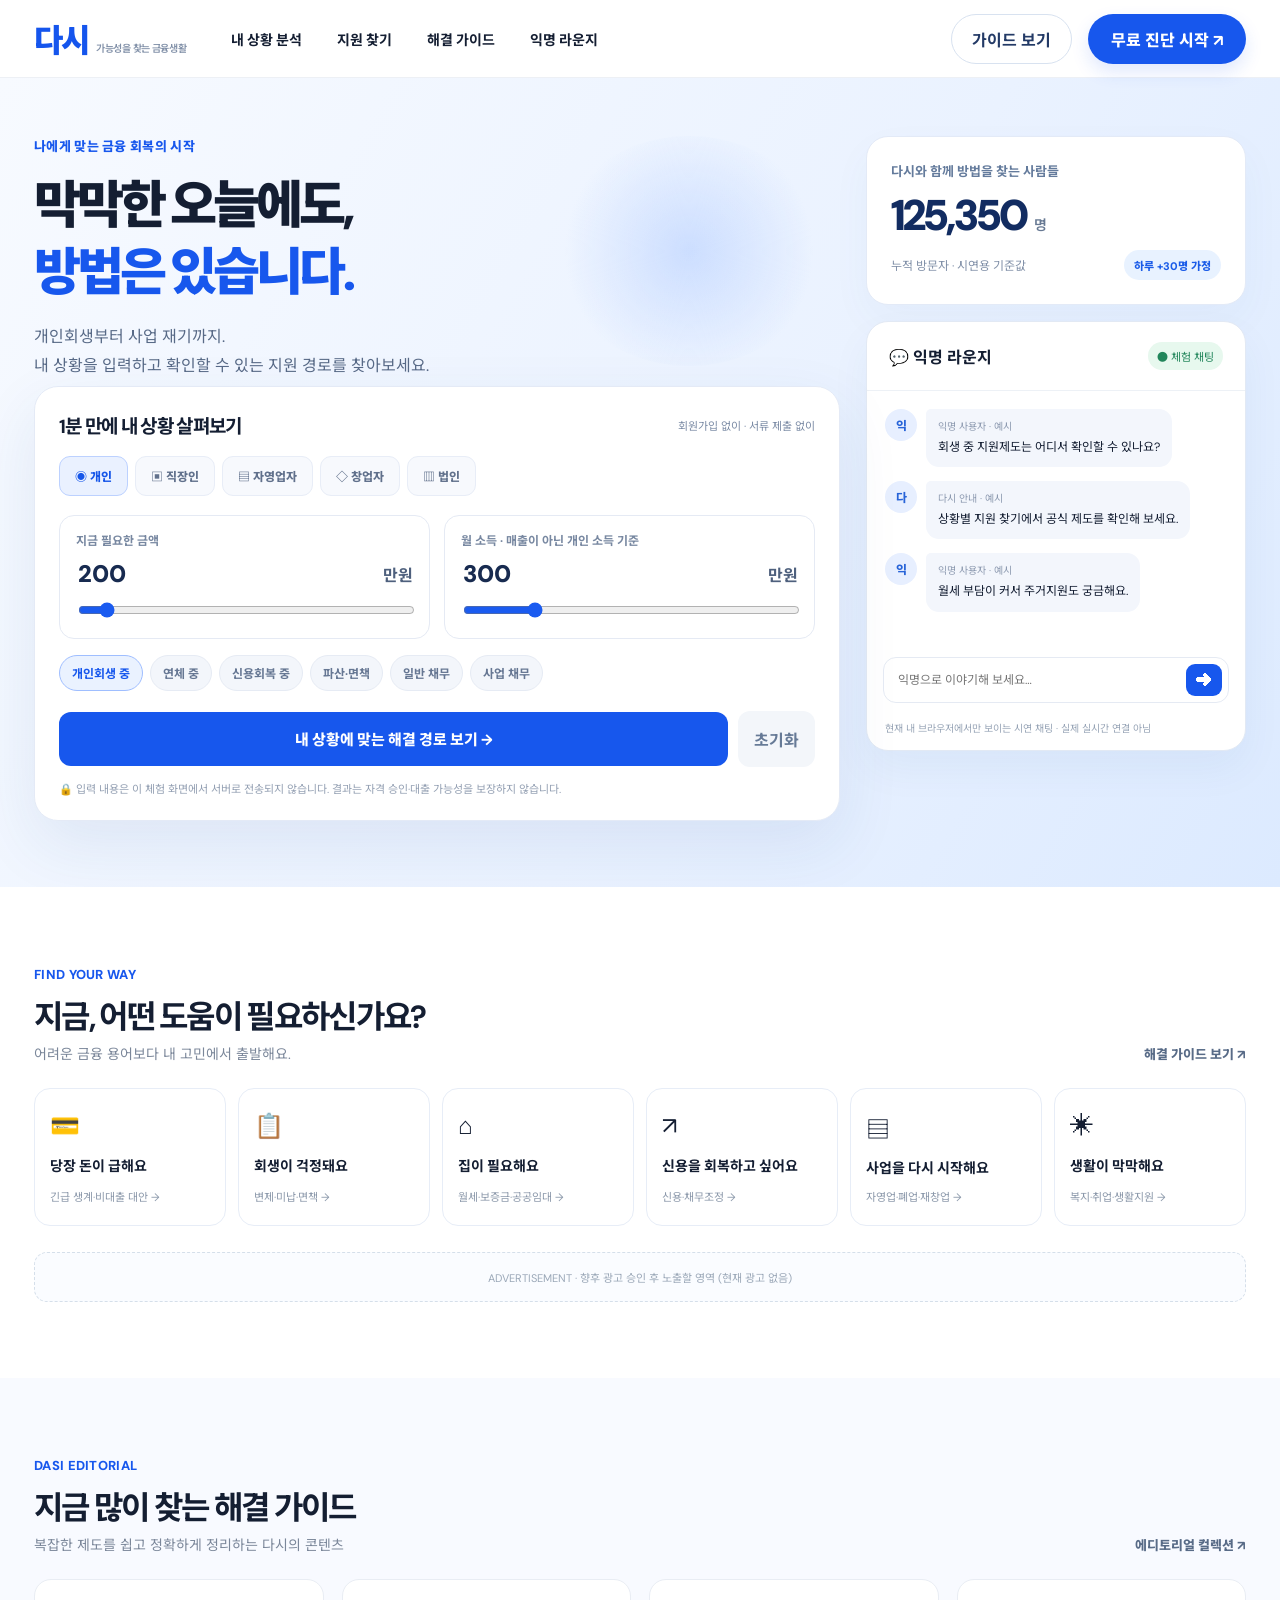
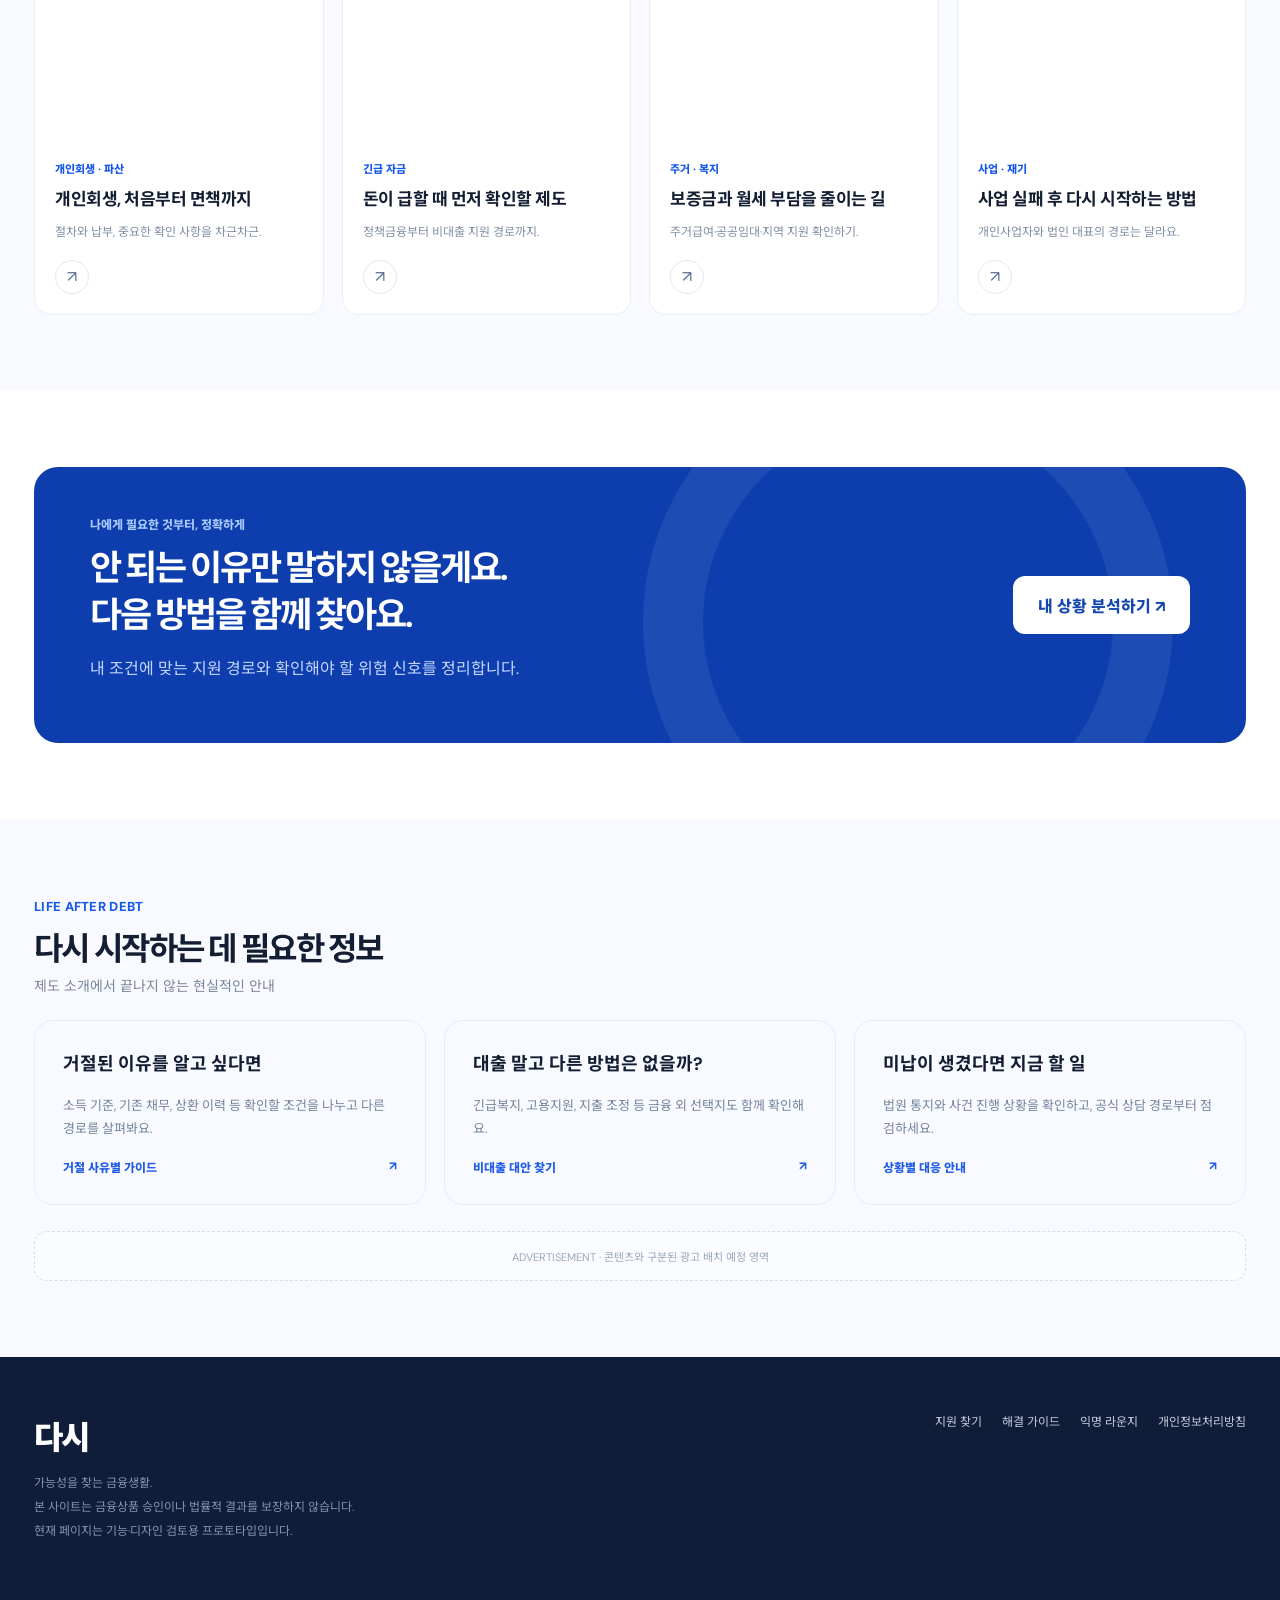
==== index.html @ 6f0fa51d "Add files via upload" ====
<!doctype html><html lang="ko"><head><meta charset="utf-8"><meta name="viewport" content="width=device-width,initial-scale=1"><title>다시 — 방법을 찾는 금융생활</title><link rel="preconnect" href="https://fonts.googleapis.com"><link rel="preconnect" href="https://fonts.gstatic.com" crossorigin><link href="https://fonts.googleapis.com/css2?family=DM+Sans:wght@400;500;600;700;800&family=Noto+Sans+KR:wght@400;500;600;700;800;900&display=swap" rel="stylesheet"><style>
:root{--blue:#1757ed;--navy:#10234c;--ink:#141e32;--muted:#758196;--line:#e8edf5;--bg:#f7f9fd;--pale:#eaf2ff}*{box-sizing:border-box}html{scroll-behavior:smooth}body{margin:0;font-family:'DM Sans','Noto Sans KR',sans-serif;color:var(--ink);background:#fff}button,input,select{font:inherit}button{cursor:pointer}a{color:inherit;text-decoration:none}.wrap{max-width:1320px;margin:auto;padding:0 34px}.top{height:78px;border-bottom:1px solid #edf0f5;background:#fff;position:sticky;top:0;z-index:30}.top .wrap{height:100%;display:flex;align-items:center;gap:45px}.logo{font-size:32px;font-weight:900;letter-spacing:-2.5px;color:#1555ed}.logo small{font-size:10px;color:#8190a8;letter-spacing:-.3px;margin-left:9px;font-weight:600}.nav{display:flex;gap:35px;font-weight:700;font-size:14px}.nav a:hover{color:var(--blue)}.rightnav{margin-left:auto;display:flex;align-items:center;gap:16px}.pill{background:var(--blue);border:0;color:#fff;border-radius:50px;padding:13px 23px;font-weight:800;box-shadow:0 8px 18px #1655ed22}.outline{border:1px solid #d8e2f0;background:#fff;color:#233a66;border-radius:50px;padding:12px 20px;font-weight:700}.hero{background:linear-gradient(120deg,#f7faff 0%,#eaf2ff 58%,#dceaff 100%);padding:58px 0 66px;overflow:hidden}.heroGrid{display:grid;grid-template-columns:minmax(0,1.7fr) minmax(315px,.8fr);gap:26px}.heroMain{min-width:0}.eyebrow{font-size:13px;font-weight:800;color:var(--blue);letter-spacing:.3px}.hero h1{font-size:clamp(35px,4vw,62px);line-height:1.3;letter-spacing:-3.8px;margin:18px 0 17px;font-weight:900}.hero h1 em{font-style:normal;color:var(--blue)}.heroDesc{color:#586a87;font-size:16px;line-height:1.8;margin-bottom:26px}.heroCopy{position:relative;min-height:250px}.heroCopy:after{content:'';position:absolute;right:2%;top:0;width:270px;height:230px;border-radius:50%;background:radial-gradient(circle,#a7c5ff77,transparent 70%);pointer-events:none}.analysis{background:#fff;border:1px solid #e4eaf6;border-radius:24px;padding:24px;box-shadow:0 24px 65px #234c8b17;position:relative;z-index:1}.analysisHead{display:flex;justify-content:space-between;align-items:center;gap:10px;margin-bottom:17px}.analysisHead strong{font-size:19px;letter-spacing:-.7px}.mini{font-size:11px;color:#7b8ba5}.types{display:flex;gap:7px;flex-wrap:wrap;margin-bottom:19px}.type{border:1px solid #e8edf7;background:#f7f9fd;color:#61718c;border-radius:11px;padding:10px 15px;font-size:12px;font-weight:800}.type.active{background:#eaf1ff;border-color:#bcd1ff;color:#1656e9}.fields{display:grid;grid-template-columns:1fr 1fr;gap:14px}.field{border:1px solid #e5eaf4;border-radius:15px;padding:15px 16px}.field label{font-size:12px;color:#7888a1;font-weight:700;display:block;margin-bottom:8px}.value{display:flex;align-items:center;gap:8px}.value input{border:0;outline:0;width:100%;min-width:0;font-size:24px;font-weight:900;color:#182b50;background:transparent}.value span{font-weight:700;color:#4e607d;white-space:nowrap}.range{width:100%;accent-color:#1a5bf0;margin-top:12px}.chips{display:flex;gap:7px;flex-wrap:wrap;margin-top:16px}.chip{background:#f3f6fb;border:1px solid #e6ebf4;color:#667793;border-radius:30px;padding:8px 12px;font-size:12px;font-weight:700}.chip.active{background:#eaf2ff;border-color:#9fbeff;color:var(--blue)}.actions{display:flex;gap:10px;align-items:center;margin-top:20px}.actions button:first-child{flex:1;border:0;background:var(--blue);color:white;border-radius:12px;padding:16px;font-weight:800;font-size:15px}.actions .reset{background:#f3f6fa;border:0;border-radius:12px;padding:16px;color:#667a96;font-weight:700}.safe{font-size:11px;color:#94a0b3;margin-top:13px}.sidebar{display:flex;flex-direction:column;gap:16px}.counter{background:#fff;border:1px solid #e3eaf7;border-radius:22px;padding:24px;box-shadow:0 16px 42px #2b60a00a}.counter .cap{color:#647b9c;font-size:13px;font-weight:700}.counter .num{font-size:43px;font-weight:900;letter-spacing:-2px;color:#122c61;margin:7px 0}.counter .num span{font-size:14px;letter-spacing:0;font-weight:600;color:#677993}.counterFoot{display:flex;justify-content:space-between;align-items:center;font-size:12px;color:#8190a8}.tag{background:#e8f2ff;color:#1b5ce8;border-radius:30px;padding:7px 10px;font-size:11px;font-weight:800}.chat{background:#fff;border:1px solid #e2e9f4;border-radius:22px;overflow:hidden;box-shadow:0 18px 40px #1d4d8a0d;display:flex;flex-direction:column;min-height:430px}.chatHead{padding:20px 22px;border-bottom:1px solid #edf1f6;display:flex;justify-content:space-between;align-items:center}.chatHead b{font-size:16px}.online{font-size:11px;color:#22865b;background:#e7f8ee;padding:6px 9px;border-radius:20px}.messages{padding:18px;display:flex;flex-direction:column;gap:14px;flex:1;overflow:auto;max-height:300px}.message{display:flex;gap:9px;align-items:start}.avatar{width:32px;height:32px;flex:none;border-radius:50%;background:#e7efff;color:#2864d8;display:grid;place-items:center;font-weight:800;font-size:12px}.bubble{background:#f3f6fc;border-radius:5px 13px 13px 13px;padding:10px 12px;font-size:12px;line-height:1.6}.bubble small{display:block;color:#8d9ab0;font-size:10px;margin-bottom:3px}.chatSend{display:flex;gap:8px;margin:12px 16px 17px;border:1px solid #e5eaf3;border-radius:13px;padding:6px}.chatSend input{border:0;outline:0;flex:1;min-width:0;padding:8px;font-size:12px}.chatSend button{background:var(--blue);color:white;border:0;border-radius:9px;width:36px}.section{padding:76px 0}.section.alt{background:#f8faff}.secHead{display:flex;justify-content:space-between;align-items:end;margin-bottom:25px}.secHead h2{font-size:32px;letter-spacing:-1.7px;margin:7px 0 5px}.secHead p{color:#7b879a;font-size:14px;margin:0}.more{font-size:13px;font-weight:800;color:#586b87}.cards{display:grid;grid-template-columns:repeat(4,1fr);gap:18px}.card{border:1px solid #e9edf4;border-radius:17px;overflow:hidden;background:#fff;transition:.25s;cursor:pointer}.card:hover{transform:translateY(-5px);box-shadow:0 18px 35px #233b6915}.photo{height:157px;background-size:cover;background-position:center}.cardBody{padding:20px}.category{font-size:11px;color:var(--blue);font-weight:800}.card h3{font-size:17px;line-height:1.5;letter-spacing:-.5px;margin:9px 0}.card p{font-size:12px;color:#8190a5;line-height:1.7;margin:0 0 18px}.arrow{display:inline-grid;place-items:center;width:34px;height:34px;border:1px solid #e3e8f1;border-radius:50%;color:#546c91}.topics{display:grid;grid-template-columns:repeat(6,1fr);gap:12px}.topic{border:1px solid #e7edf7;background:#fff;border-radius:16px;padding:21px 15px;min-height:138px;display:flex;flex-direction:column;justify-content:space-between;cursor:pointer;transition:.2s}.topic:hover{background:#eff5ff;border-color:#bed3ff}.topic .symbol{font-size:24px}.topic strong{font-size:14px}.topic small{color:#8b98aa;font-size:11px}.feature{background:#0e3eae;color:#fff;border-radius:24px;min-height:265px;display:flex;align-items:center;justify-content:space-between;padding:48px 56px;position:relative;overflow:hidden}.feature:after{content:'';position:absolute;right:6%;top:-110px;width:410px;height:410px;border-radius:50%;border:60px solid #ffffff12;pointer-events:none}.feature h2{font-size:35px;letter-spacing:-2px;line-height:1.35;margin:12px 0}.feature p{color:#c4d6ff}.feature button{border:0;background:white;color:#1245af;padding:17px 25px;border-radius:12px;font-weight:800;position:relative;z-index:1}.guideGrid{display:grid;grid-template-columns:repeat(3,1fr);gap:18px}.guide{padding:28px;border:1px solid #e6ecf5;border-radius:19px;min-height:185px;display:flex;flex-direction:column;justify-content:space-between;cursor:pointer}.guide strong{font-size:18px}.guide p{font-size:13px;color:#75859c;line-height:1.8}.guide .bottom{display:flex;justify-content:space-between;color:#205ce6;font-weight:800;font-size:12px}.ad{border:1px dashed #d5dfea;border-radius:13px;padding:16px;text-align:center;color:#9ba8b8;font-size:11px;margin-top:26px;background:#fafcff}.footer{background:#101d38;color:#c2cbdd;padding:55px 0}.footerInner{display:flex;justify-content:space-between;gap:25px}.footer .logo{color:white}.footer p{font-size:12px;line-height:2;color:#8292b2}.footerLinks{display:flex;gap:20px;font-size:12px}.modalWrap{position:fixed;inset:0;background:#0c1d3c80;z-index:80;display:none;place-items:center;padding:18px}.modalWrap.open{display:grid}.modal{background:#fff;border-radius:24px;width:min(600px,100%);padding:30px;box-shadow:0 30px 100px #071c4440}.modal h2{margin:0 0 12px;letter-spacing:-1px}.modal p{color:#718099;font-size:13px;line-height:1.8}.result{background:#f2f6ff;border-radius:14px;padding:18px;margin:18px 0}.result div{margin:10px 0;font-size:13px}.close{float:right;border:0;background:#edf2fa;border-radius:50%;height:32px;width:32px}.fade{animation:fade .6s both}@keyframes fade{from{opacity:0;transform:translateY(10px)}to{opacity:1;transform:translateY(0)}}@media(max-width:980px){.heroGrid{grid-template-columns:1fr}.sidebar{display:grid;grid-template-columns:1fr 1.2fr}.cards{grid-template-columns:repeat(2,1fr)}.topics{grid-template-columns:repeat(3,1fr)}.nav{gap:16px}.nav a{font-size:12px}.heroCopy{min-height:230px}}@media(max-width:650px){.wrap{padding:0 18px}.top{height:65px}.top .wrap{gap:10px}.logo{font-size:27px}.logo small{display:none}.nav{display:none}.rightnav .outline{display:none}.pill{padding:11px 14px;font-size:12px}.hero{padding:32px 0 40px}.hero h1{font-size:36px;letter-spacing:-2px}.heroDesc{font-size:13px}.heroCopy{min-height:235px}.analysis{padding:17px;border-radius:19px}.fields{grid-template-columns:1fr}.type{padding:9px 10px;font-size:11px}.sidebar{grid-template-columns:1fr}.chat{min-height:340px}.messages{max-height:205px}.counter .num{font-size:36px}.section{padding:52px 0}.secHead h2{font-size:25px}.cards{gap:11px}.photo{height:115px}.cardBody{padding:13px}.card h3{font-size:14px}.card p{font-size:11px}.topics{grid-template-columns:repeat(2,1fr)}.guideGrid{grid-template-columns:1fr}.feature{padding:30px 24px;display:block}.feature h2{font-size:27px}.feature button{margin-top:14px}.footerInner{display:block}.footerLinks{margin-top:22px;flex-wrap:wrap}.secHead{align-items:start}}
</style></head><body><header class="top"><div class="wrap"><a class="logo" href="#">다시<small>가능성을 찾는 금융생활</small></a><nav class="nav"><a href="#diagnose">내 상황 분석</a><a href="#topics">지원 찾기</a><a href="#guides">해결 가이드</a><a href="#lounge">익명 라운지</a></nav><div class="rightnav"><button class="outline" onclick="document.querySelector('#guides').scrollIntoView()">가이드 보기</button><button class="pill" onclick="document.querySelector('#diagnose').scrollIntoView()">무료 진단 시작 ↗</button></div></div></header>
<main><section class="hero"><div class="wrap heroGrid"><div class="heroMain"><div class="heroCopy fade"><div class="eyebrow">나에게 맞는 금융 회복의 시작</div><h1>막막한 오늘에도,<br><em>방법은 있습니다.</em></h1><div class="heroDesc">개인회생부터 사업 재기까지.<br>내 상황을 입력하고 확인할 수 있는 지원 경로를 찾아보세요.</div></div><div class="analysis" id="diagnose"><div class="analysisHead"><strong>1분 만에 내 상황 살펴보기</strong><span class="mini">회원가입 없이 · 서류 제출 없이</span></div><div class="types" id="types"><button class="type active" data-type="개인">◉ 개인</button><button class="type" data-type="직장인">▣ 직장인</button><button class="type" data-type="자영업자">▤ 자영업자</button><button class="type" data-type="창업자">◇ 창업자</button><button class="type" data-type="법인">▥ 법인</button></div><div class="fields"><div class="field"><label>지금 필요한 금액</label><div class="value"><input id="needed" type="number" min="0" max="10000" value="200"><span>만원</span></div><input id="neededRange" class="range" type="range" min="0" max="3000" step="10" value="200"></div><div class="field"><label>월 소득 · 매출이 아닌 개인 소득 기준</label><div class="value"><input id="income" type="number" min="0" max="5000" value="300"><span>만원</span></div><input id="incomeRange" class="range" type="range" min="0" max="1500" step="10" value="300"></div></div><div class="chips" id="statuses"><button class="chip active" data-status="개인회생">개인회생 중</button><button class="chip" data-status="연체">연체 중</button><button class="chip" data-status="신용회복">신용회복 중</button><button class="chip" data-status="파산·면책">파산·면책</button><button class="chip" data-status="일반채무">일반 채무</button><button class="chip" data-status="사업채무">사업 채무</button></div><div class="actions"><button id="analyze">내 상황에 맞는 해결 경로 보기 →</button><button class="reset" id="reset">초기화</button></div><div class="safe">🔒 입력 내용은 이 체험 화면에서 서버로 전송되지 않습니다. 결과는 자격 승인·대출 가능성을 보장하지 않습니다.</div></div></div><aside class="sidebar"><div class="counter"><div class="cap">다시와 함께 방법을 찾는 사람들</div><div class="num" id="count">124,000 <span>명</span></div><div class="counterFoot"><span>누적 방문자 · 시연용 기준값</span><span class="tag">하루 +30명 가정</span></div></div><div class="chat" id="lounge"><div class="chatHead"><b>💬 익명 라운지</b><span class="online">● 체험 채팅</span></div><div class="messages" id="messages"><div class="message"><div class="avatar">익</div><div class="bubble"><small>익명 사용자 · 예시</small>회생 중 지원제도는 어디서 확인할 수 있나요?</div></div><div class="message"><div class="avatar">다</div><div class="bubble"><small>다시 안내 · 예시</small>상황별 지원 찾기에서 공식 제도를 확인해 보세요.</div></div><div class="message"><div class="avatar">익</div><div class="bubble"><small>익명 사용자 · 예시</small>월세 부담이 커서 주거지원도 궁금해요.</div></div></div><form class="chatSend" id="chatForm"><input id="chatInput" maxlength="240" placeholder="익명으로 이야기해 보세요…" aria-label="채팅 입력"><button aria-label="메시지 전송">➜</button></form><div style="padding:0 18px 15px;color:#97a4b6;font-size:10px">현재 내 브라우저에서만 보이는 시연 채팅 · 실제 실시간 연결 아님</div></div></aside></div></section>
<section class="section" id="topics"><div class="wrap"><div class="secHead"><div><span class="eyebrow">FIND YOUR WAY</span><h2>지금, 어떤 도움이 필요하신가요?</h2><p>어려운 금융 용어보다 내 고민에서 출발해요.</p></div><a class="more" href="#guides">해결 가이드 보기 ↗</a></div><div class="topics"><div class="topic" data-guide="급전"><span class="symbol">💳</span><strong>당장 돈이 급해요</strong><small>긴급 생계·비대출 대안 →</small></div><div class="topic" data-guide="회생"><span class="symbol">📋</span><strong>회생이 걱정돼요</strong><small>변제·미납·면책 →</small></div><div class="topic" data-guide="주거"><span class="symbol">⌂</span><strong>집이 필요해요</strong><small>월세·보증금·공공임대 →</small></div><div class="topic" data-guide="신용"><span class="symbol">↗</span><strong>신용을 회복하고 싶어요</strong><small>신용·채무조정 →</small></div><div class="topic" data-guide="사업"><span class="symbol">▤</span><strong>사업을 다시 시작해요</strong><small>자영업·폐업·재창업 →</small></div><div class="topic" data-guide="생활"><span class="symbol">✳</span><strong>생활이 막막해요</strong><small>복지·취업·생활지원 →</small></div></div><div class="ad">ADVERTISEMENT · 향후 광고 승인 후 노출할 영역 (현재 광고 없음)</div></div></section>
<section class="section alt" id="guides"><div class="wrap"><div class="secHead"><div><span class="eyebrow">DASI EDITORIAL</span><h2>지금 많이 찾는 해결 가이드</h2><p>복잡한 제도를 쉽고 정확하게 정리하는 다시의 콘텐츠</p></div><span class="more">에디토리얼 컬렉션 ↗</span></div><div class="cards"><article class="card" data-guide="회생"><div class="photo" style="background-image:url('https://images.unsplash.com/photo-1450101499163-c8848c66ca85?w=800&q=85')"></div><div class="cardBody"><span class="category">개인회생 · 파산</span><h3>개인회생, 처음부터 면책까지</h3><p>절차와 납부, 중요한 확인 사항을 차근차근.</p><span class="arrow">↗</span></div></article><article class="card" data-guide="급전"><div class="photo" style="background-image:url('https://images.unsplash.com/photo-1554224155-6726b3ff858f?w=800&q=85')"></div><div class="cardBody"><span class="category">긴급 자금</span><h3>돈이 급할 때 먼저 확인할 제도</h3><p>정책금융부터 비대출 지원 경로까지.</p><span class="arrow">↗</span></div></article><article class="card" data-guide="주거"><div class="photo" style="background-image:url('https://images.unsplash.com/photo-1600607687920-4e2a09cf159d?w=800&q=85')"></div><div class="cardBody"><span class="category">주거 · 복지</span><h3>보증금과 월세 부담을 줄이는 길</h3><p>주거급여·공공임대·지역 지원 확인하기.</p><span class="arrow">↗</span></div></article><article class="card" data-guide="사업"><div class="photo" style="background-image:url('https://images.unsplash.com/photo-1441986300917-64674bd600d8?w=800&q=85')"></div><div class="cardBody"><span class="category">사업 · 재기</span><h3>사업 실패 후 다시 시작하는 방법</h3><p>개인사업자와 법인 대표의 경로는 달라요.</p><span class="arrow">↗</span></div></article></div></div></section>
<section class="section"><div class="wrap"><div class="feature"><div><div style="color:#a9caff;font-weight:800;font-size:12px">나에게 필요한 것부터, 정확하게</div><h2>안 되는 이유만 말하지 않을게요.<br>다음 방법을 함께 찾아요.</h2><p>내 조건에 맞는 지원 경로와 확인해야 할 위험 신호를 정리합니다.</p></div><button onclick="document.querySelector('#diagnose').scrollIntoView()">내 상황 분석하기 ↗</button></div></div></section>
<section class="section alt"><div class="wrap"><div class="secHead"><div><span class="eyebrow">LIFE AFTER DEBT</span><h2>다시 시작하는 데 필요한 정보</h2><p>제도 소개에서 끝나지 않는 현실적인 안내</p></div></div><div class="guideGrid"><div class="guide" data-guide="신용"><strong>거절된 이유를 알고 싶다면</strong><p>소득 기준, 기존 채무, 상환 이력 등 확인할 조건을 나누고 다른 경로를 살펴봐요.</p><div class="bottom"><span>거절 사유별 가이드</span><span>↗</span></div></div><div class="guide" data-guide="생활"><strong>대출 말고 다른 방법은 없을까?</strong><p>긴급복지, 고용지원, 지출 조정 등 금융 외 선택지도 함께 확인해요.</p><div class="bottom"><span>비대출 대안 찾기</span><span>↗</span></div></div><div class="guide" data-guide="회생"><strong>미납이 생겼다면 지금 할 일</strong><p>법원 통지와 사건 진행 상황을 확인하고, 공식 상담 경로부터 점검하세요.</p><div class="bottom"><span>상황별 대응 안내</span><span>↗</span></div></div></div><div class="ad">ADVERTISEMENT · 콘텐츠와 구분된 광고 배치 예정 영역</div></div></section></main>
<footer class="footer"><div class="wrap footerInner"><div><div class="logo">다시</div><p>가능성을 찾는 금융생활.<br>본 사이트는 금융상품 승인이나 법률적 결과를 보장하지 않습니다.<br>현재 페이지는 기능·디자인 검토용 프로토타입입니다.</p></div><div class="footerLinks"><a href="#topics">지원 찾기</a><a href="#guides">해결 가이드</a><a href="#lounge">익명 라운지</a><a href="#" onclick="event.preventDefault();alert('정식 운영 전 개인정보처리방침과 이용약관을 게시할 예정입니다.')">개인정보처리방침</a></div></div></footer>
<div class="modalWrap" id="modal"><div class="modal"><button class="close" id="close">✕</button><span class="eyebrow" id="modalEyebrow">DASI GUIDE</span><h2 id="modalTitle">내 상황 안내</h2><p id="modalText"></p><div class="result" id="modalResult"></div><p style="font-size:11px">※ 공식 기관의 최신 요건과 실제 사건·심사 조건을 반드시 확인하세요. 이 화면은 법률·금융 상담이나 승인 판정이 아닙니다.</p><button class="pill" id="modalDone">확인했어요</button></div></div>
<script>
const $=s=>document.querySelector(s);let userType='개인',status='개인회생';const guide={급전:['지금 돈이 급하다면','긴급복지·정책서민금융·지출 유예 가능성을 각각 확인해 보세요. 실제 신청 가능 여부와 지급 시점은 제도마다 달라요.',['서민금융진흥원: https://www.kinfa.or.kr','복지로: https://www.bokjiro.go.kr']],회생:['개인회생 중이라면','납부 현황, 법원 통지, 사건 진행 상태를 먼저 확인하세요. 미납 회차만으로 폐지 여부를 판단할 수 없습니다.',['대한민국 법원 전자소송: https://ecfs.scourt.go.kr','대한법률구조공단: https://www.klac.or.kr']],주거:['주거비 부담을 줄이는 방법','주거급여, 공공임대, 지역별 보증금·월세 지원은 가구·소득·자산 조건에 따라 달라요.',['마이홈: https://www.myhome.go.kr','복지로: https://www.bokjiro.go.kr']],신용:['신용·채무조정 경로','연체 여부와 채무 유형에 따라 신용회복위원회 상담, 개인회생 등 검토 경로가 달라집니다.',['신용회복위원회: https://www.ccrs.or.kr']],사업:['사업 재기 지원 경로','개인사업자와 법인은 채무 책임 구조가 다릅니다. 새출발기금, 폐업·재창업 지원 등 자격을 각각 확인하세요.',['새출발기금: https://www.newstartfund.or.kr','소상공인24: https://www.sbiz24.kr']],생활:['생활을 다시 정비하는 방법','고용·복지·주거 지원을 함께 살펴보세요. 대출만이 해결책은 아닙니다.',['복지로: https://www.bokjiro.go.kr','고용24: https://www.work24.go.kr']]};function show(title,desc,rows,eyebrow='DASI GUIDE'){$('#modalTitle').textContent=title;$('#modalText').textContent=desc;$('#modalEyebrow').textContent=eyebrow;$('#modalResult').replaceChildren(...rows.map(x=>{const d=document.createElement('div');if(x.includes('https://')){const [label,url]=x.split(': https://');const a=document.createElement('a');a.href='https://'+url;a.target='_blank';a.rel='noopener noreferrer';a.textContent=label+' ↗';a.style.color='#1757ed';d.append(a)}else d.textContent='✓ '+x;return d}));$('#modal').classList.add('open')};function guideOpen(k){let g=guide[k];show(g[0],g[1],g[2])}document.querySelectorAll('[data-guide]').forEach(e=>e.addEventListener('click',()=>guideOpen(e.dataset.guide)));document.querySelectorAll('.type').forEach(e=>e.addEventListener('click',()=>{document.querySelectorAll('.type').forEach(x=>x.classList.remove('active'));e.classList.add('active');userType=e.dataset.type}));document.querySelectorAll('.chip').forEach(e=>e.addEventListener('click',()=>{document.querySelectorAll('.chip').forEach(x=>x.classList.remove('active'));e.classList.add('active');status=e.dataset.status}));[['needed','neededRange'],['income','incomeRange']].forEach(([a,b])=>{const x=$('#'+a),y=$('#'+b);x.addEventListener('input',()=>{y.value=Math.min(+y.max,Math.max(0,+x.value||0))});y.addEventListener('input',()=>x.value=y.value)});$('#reset').onclick=()=>{$('#needed').value=$('#neededRange').value=200;$('#income').value=$('#incomeRange').value=300;document.querySelector('[data-type="개인"]').click();document.querySelector('[data-status="개인회생"]').click()};$('#analyze').onclick=()=>{let need=Number($('#needed').value),inc=Number($('#income').value);let k=status==='개인회생'?'회생':status==='사업채무'||['법인','창업자','자영업자'].includes(userType)?'사업':status==='연체'||status==='신용회복'?'신용':'급전';show('내 상황에 맞는 첫 번째 확인 경로',`${userType} · ${status} · 필요금액 ${need.toLocaleString()}만원 · 월소득 ${inc.toLocaleString()}만원으로 입력했어요. 아래는 신청 가능 판정이 아닌 우선 탐색 경로입니다.`,[`1. ${guide[k][0]}`,`2. ${need>inc?'필요 금액이 월소득보다 큽니다. 상환 부담과 비대출 대안을 먼저 점검하세요.':'소득과 고정지출을 비교해 실제 가용 금액을 계산하세요.'}`,'3. 소득·가구·자산·채무별 공식 자격요건 추가 확인',...guide[k][2]],'DASI · FIRST STEP')};$('#close').onclick=$('#modalDone').onclick=()=>$('#modal').classList.remove('open');$('#modal').onclick=e=>{if(e.target.id==='modal')$('#modal').classList.remove('open')};$('#chatForm').onsubmit=e=>{e.preventDefault();let v=$('#chatInput').value.trim();if(!v)return;if(/\b\d{2,3}[- ]?\d{3,4}[- ]?\d{4}\b/.test(v)){alert('전화번호 등 개인정보는 채팅에 입력하지 마세요.');return}let row=document.createElement('div');row.className='message';let av=document.createElement('div');av.className='avatar';av.textContent='나';let bubble=document.createElement('div');bubble.className='bubble';let small=document.createElement('small');small.textContent='나 · 이 브라우저에서만 표시';bubble.append(small,document.createTextNode(v));row.append(av,bubble);$('#messages').append(row);$('#messages').scrollTop=$('#messages').scrollHeight;$('#chatInput').value='';setTimeout(()=>row.remove(),60000)};const baseDate=Date.UTC(2026,9,22),days=Math.max(0,Math.floor((Date.now()-baseDate)/86400000));$('#count').innerHTML=(124000+days*30).toLocaleString('ko-KR')+' <span>명</span>';
</script><script>document.getElementById("analyze").addEventListener("click",function(e){e.stopImmediatePropagation();location.href="diagnosis.html"},true);</script></body></html>
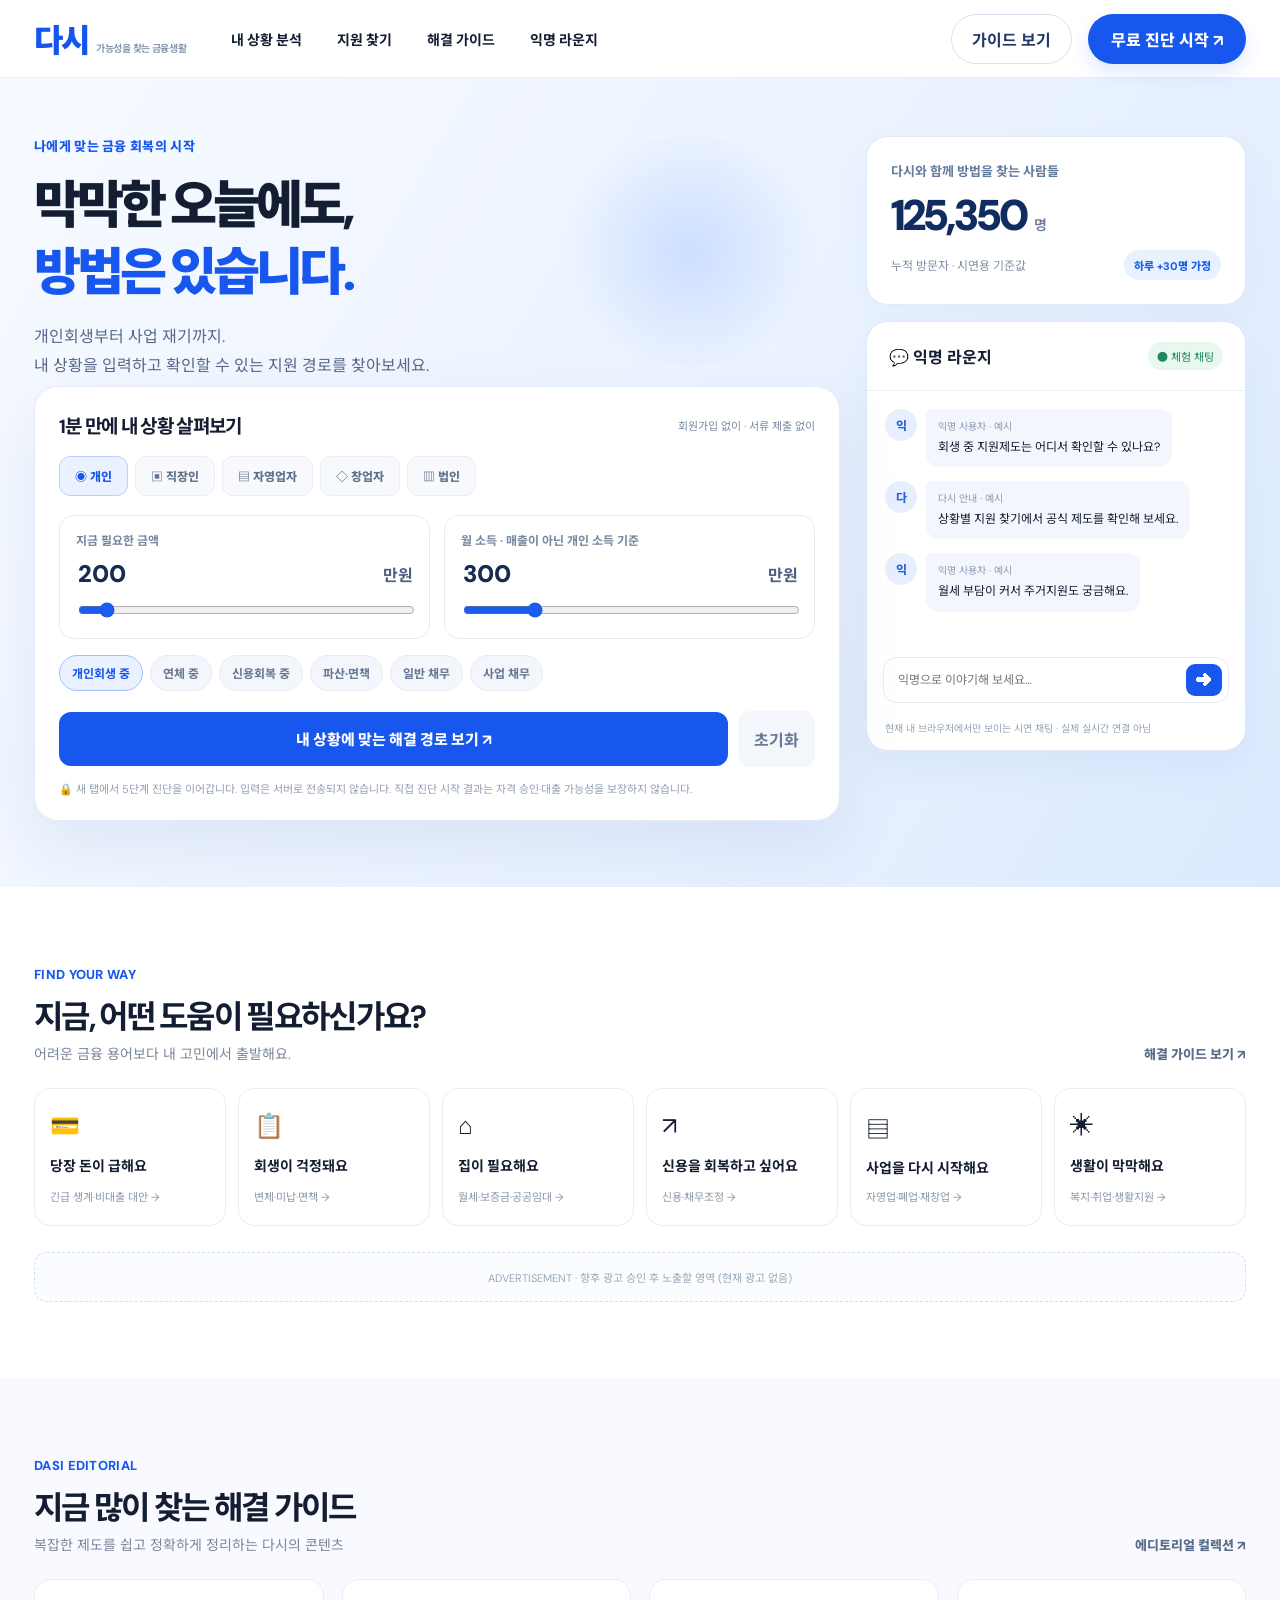
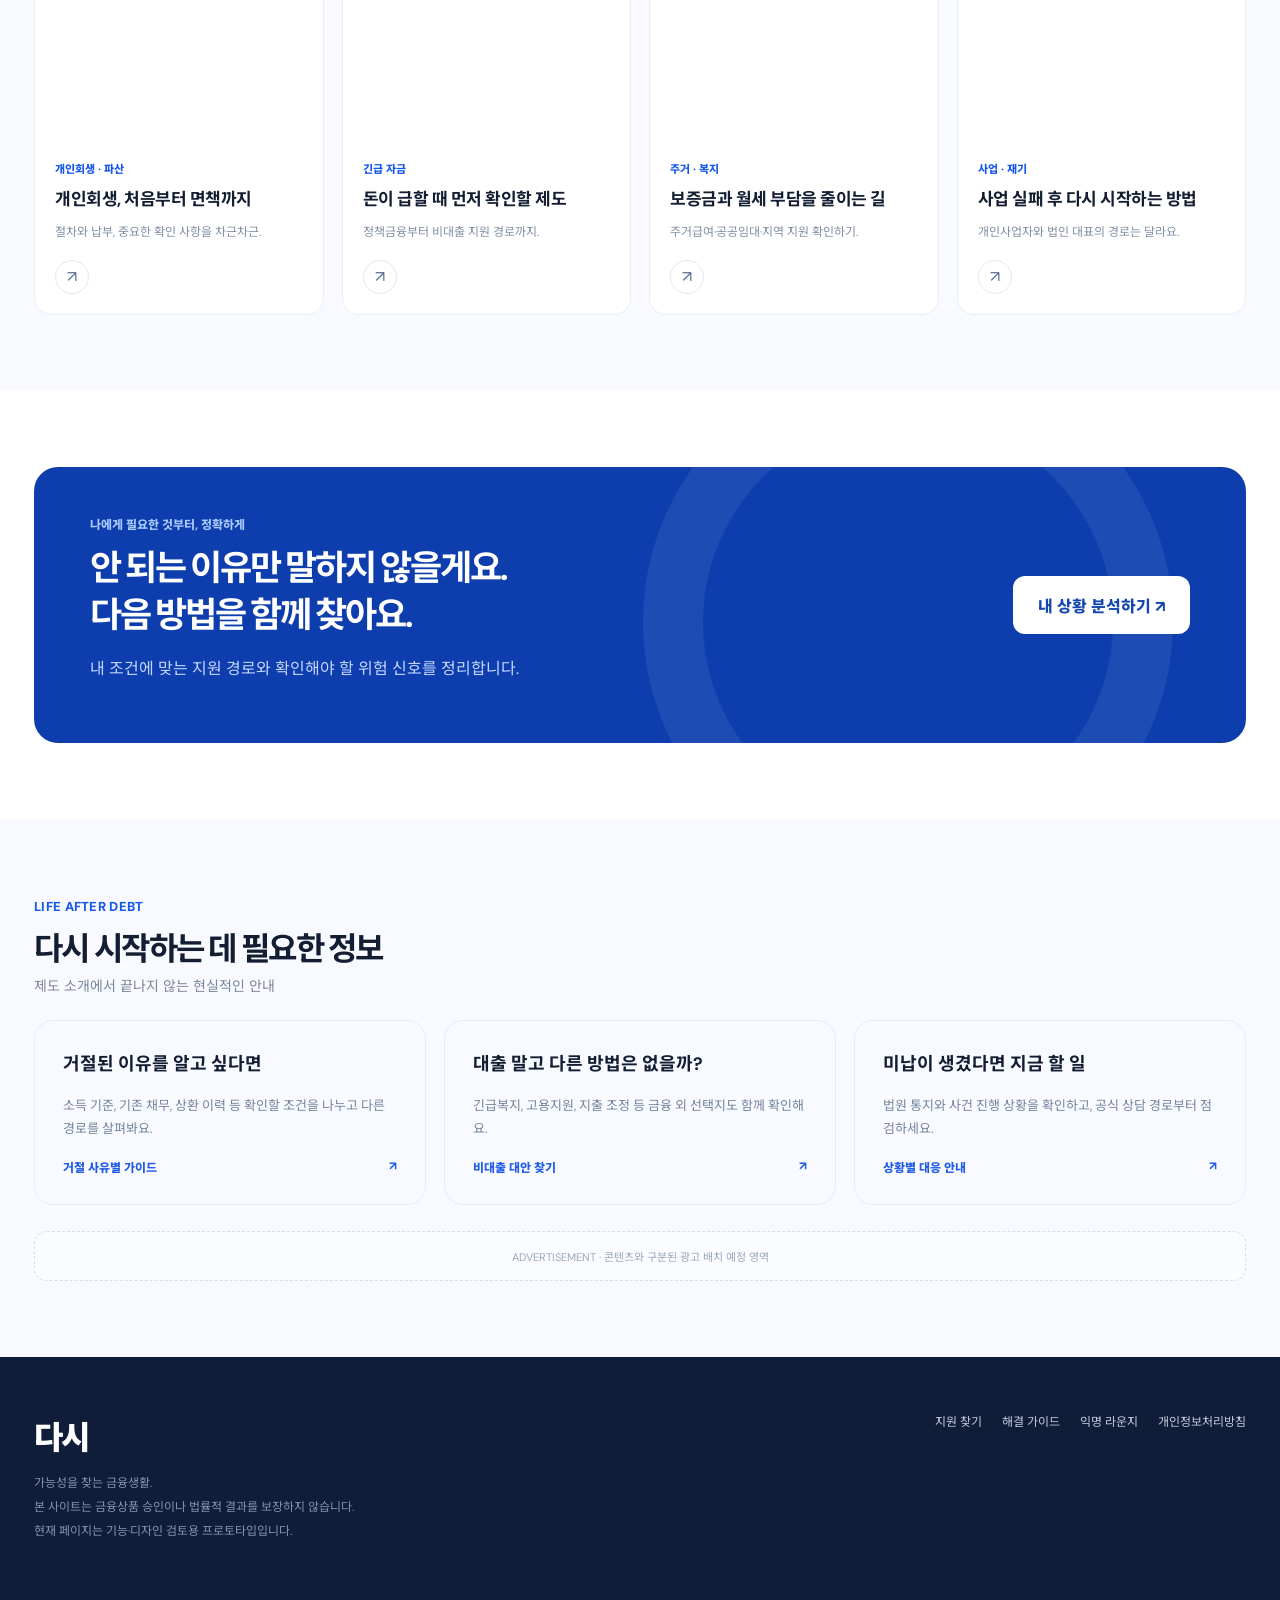
==== commit 878d25dd: "Add files via upload" ====
--- a/index.html
+++ b/index.html
@@ -1,13 +1,19 @@
 <!doctype html><html lang="ko"><head><meta charset="utf-8"><meta name="viewport" content="width=device-width,initial-scale=1"><title>다시 — 방법을 찾는 금융생활</title><link rel="preconnect" href="https://fonts.googleapis.com"><link rel="preconnect" href="https://fonts.gstatic.com" crossorigin><link href="https://fonts.googleapis.com/css2?family=DM+Sans:wght@400;500;600;700;800&family=Noto+Sans+KR:wght@400;500;600;700;800;900&display=swap" rel="stylesheet"><style>
 :root{--blue:#1757ed;--navy:#10234c;--ink:#141e32;--muted:#758196;--line:#e8edf5;--bg:#f7f9fd;--pale:#eaf2ff}*{box-sizing:border-box}html{scroll-behavior:smooth}body{margin:0;font-family:'DM Sans','Noto Sans KR',sans-serif;color:var(--ink);background:#fff}button,input,select{font:inherit}button{cursor:pointer}a{color:inherit;text-decoration:none}.wrap{max-width:1320px;margin:auto;padding:0 34px}.top{height:78px;border-bottom:1px solid #edf0f5;background:#fff;position:sticky;top:0;z-index:30}.top .wrap{height:100%;display:flex;align-items:center;gap:45px}.logo{font-size:32px;font-weight:900;letter-spacing:-2.5px;color:#1555ed}.logo small{font-size:10px;color:#8190a8;letter-spacing:-.3px;margin-left:9px;font-weight:600}.nav{display:flex;gap:35px;font-weight:700;font-size:14px}.nav a:hover{color:var(--blue)}.rightnav{margin-left:auto;display:flex;align-items:center;gap:16px}.pill{background:var(--blue);border:0;color:#fff;border-radius:50px;padding:13px 23px;font-weight:800;box-shadow:0 8px 18px #1655ed22}.outline{border:1px solid #d8e2f0;background:#fff;color:#233a66;border-radius:50px;padding:12px 20px;font-weight:700}.hero{background:linear-gradient(120deg,#f7faff 0%,#eaf2ff 58%,#dceaff 100%);padding:58px 0 66px;overflow:hidden}.heroGrid{display:grid;grid-template-columns:minmax(0,1.7fr) minmax(315px,.8fr);gap:26px}.heroMain{min-width:0}.eyebrow{font-size:13px;font-weight:800;color:var(--blue);letter-spacing:.3px}.hero h1{font-size:clamp(35px,4vw,62px);line-height:1.3;letter-spacing:-3.8px;margin:18px 0 17px;font-weight:900}.hero h1 em{font-style:normal;color:var(--blue)}.heroDesc{color:#586a87;font-size:16px;line-height:1.8;margin-bottom:26px}.heroCopy{position:relative;min-height:250px}.heroCopy:after{content:'';position:absolute;right:2%;top:0;width:270px;height:230px;border-radius:50%;background:radial-gradient(circle,#a7c5ff77,transparent 70%);pointer-events:none}.analysis{background:#fff;border:1px solid #e4eaf6;border-radius:24px;padding:24px;box-shadow:0 24px 65px #234c8b17;position:relative;z-index:1}.analysisHead{display:flex;justify-content:space-between;align-items:center;gap:10px;margin-bottom:17px}.analysisHead strong{font-size:19px;letter-spacing:-.7px}.mini{font-size:11px;color:#7b8ba5}.types{display:flex;gap:7px;flex-wrap:wrap;margin-bottom:19px}.type{border:1px solid #e8edf7;background:#f7f9fd;color:#61718c;border-radius:11px;padding:10px 15px;font-size:12px;font-weight:800}.type.active{background:#eaf1ff;border-color:#bcd1ff;color:#1656e9}.fields{display:grid;grid-template-columns:1fr 1fr;gap:14px}.field{border:1px solid #e5eaf4;border-radius:15px;padding:15px 16px}.field label{font-size:12px;color:#7888a1;font-weight:700;display:block;margin-bottom:8px}.value{display:flex;align-items:center;gap:8px}.value input{border:0;outline:0;width:100%;min-width:0;font-size:24px;font-weight:900;color:#182b50;background:transparent}.value span{font-weight:700;color:#4e607d;white-space:nowrap}.range{width:100%;accent-color:#1a5bf0;margin-top:12px}.chips{display:flex;gap:7px;flex-wrap:wrap;margin-top:16px}.chip{background:#f3f6fb;border:1px solid #e6ebf4;color:#667793;border-radius:30px;padding:8px 12px;font-size:12px;font-weight:700}.chip.active{background:#eaf2ff;border-color:#9fbeff;color:var(--blue)}.actions{display:flex;gap:10px;align-items:center;margin-top:20px}.actions button:first-child{flex:1;border:0;background:var(--blue);color:white;border-radius:12px;padding:16px;font-weight:800;font-size:15px}.actions .reset{background:#f3f6fa;border:0;border-radius:12px;padding:16px;color:#667a96;font-weight:700}.safe{font-size:11px;color:#94a0b3;margin-top:13px}.sidebar{display:flex;flex-direction:column;gap:16px}.counter{background:#fff;border:1px solid #e3eaf7;border-radius:22px;padding:24px;box-shadow:0 16px 42px #2b60a00a}.counter .cap{color:#647b9c;font-size:13px;font-weight:700}.counter .num{font-size:43px;font-weight:900;letter-spacing:-2px;color:#122c61;margin:7px 0}.counter .num span{font-size:14px;letter-spacing:0;font-weight:600;color:#677993}.counterFoot{display:flex;justify-content:space-between;align-items:center;font-size:12px;color:#8190a8}.tag{background:#e8f2ff;color:#1b5ce8;border-radius:30px;padding:7px 10px;font-size:11px;font-weight:800}.chat{background:#fff;border:1px solid #e2e9f4;border-radius:22px;overflow:hidden;box-shadow:0 18px 40px #1d4d8a0d;display:flex;flex-direction:column;min-height:430px}.chatHead{padding:20px 22px;border-bottom:1px solid #edf1f6;display:flex;justify-content:space-between;align-items:center}.chatHead b{font-size:16px}.online{font-size:11px;color:#22865b;background:#e7f8ee;padding:6px 9px;border-radius:20px}.messages{padding:18px;display:flex;flex-direction:column;gap:14px;flex:1;overflow:auto;max-height:300px}.message{display:flex;gap:9px;align-items:start}.avatar{width:32px;height:32px;flex:none;border-radius:50%;background:#e7efff;color:#2864d8;display:grid;place-items:center;font-weight:800;font-size:12px}.bubble{background:#f3f6fc;border-radius:5px 13px 13px 13px;padding:10px 12px;font-size:12px;line-height:1.6}.bubble small{display:block;color:#8d9ab0;font-size:10px;margin-bottom:3px}.chatSend{display:flex;gap:8px;margin:12px 16px 17px;border:1px solid #e5eaf3;border-radius:13px;padding:6px}.chatSend input{border:0;outline:0;flex:1;min-width:0;padding:8px;font-size:12px}.chatSend button{background:var(--blue);color:white;border:0;border-radius:9px;width:36px}.section{padding:76px 0}.section.alt{background:#f8faff}.secHead{display:flex;justify-content:space-between;align-items:end;margin-bottom:25px}.secHead h2{font-size:32px;letter-spacing:-1.7px;margin:7px 0 5px}.secHead p{color:#7b879a;font-size:14px;margin:0}.more{font-size:13px;font-weight:800;color:#586b87}.cards{display:grid;grid-template-columns:repeat(4,1fr);gap:18px}.card{border:1px solid #e9edf4;border-radius:17px;overflow:hidden;background:#fff;transition:.25s;cursor:pointer}.card:hover{transform:translateY(-5px);box-shadow:0 18px 35px #233b6915}.photo{height:157px;background-size:cover;background-position:center}.cardBody{padding:20px}.category{font-size:11px;color:var(--blue);font-weight:800}.card h3{font-size:17px;line-height:1.5;letter-spacing:-.5px;margin:9px 0}.card p{font-size:12px;color:#8190a5;line-height:1.7;margin:0 0 18px}.arrow{display:inline-grid;place-items:center;width:34px;height:34px;border:1px solid #e3e8f1;border-radius:50%;color:#546c91}.topics{display:grid;grid-template-columns:repeat(6,1fr);gap:12px}.topic{border:1px solid #e7edf7;background:#fff;border-radius:16px;padding:21px 15px;min-height:138px;display:flex;flex-direction:column;justify-content:space-between;cursor:pointer;transition:.2s}.topic:hover{background:#eff5ff;border-color:#bed3ff}.topic .symbol{font-size:24px}.topic strong{font-size:14px}.topic small{color:#8b98aa;font-size:11px}.feature{background:#0e3eae;color:#fff;border-radius:24px;min-height:265px;display:flex;align-items:center;justify-content:space-between;padding:48px 56px;position:relative;overflow:hidden}.feature:after{content:'';position:absolute;right:6%;top:-110px;width:410px;height:410px;border-radius:50%;border:60px solid #ffffff12;pointer-events:none}.feature h2{font-size:35px;letter-spacing:-2px;line-height:1.35;margin:12px 0}.feature p{color:#c4d6ff}.feature button{border:0;background:white;color:#1245af;padding:17px 25px;border-radius:12px;font-weight:800;position:relative;z-index:1}.guideGrid{display:grid;grid-template-columns:repeat(3,1fr);gap:18px}.guide{padding:28px;border:1px solid #e6ecf5;border-radius:19px;min-height:185px;display:flex;flex-direction:column;justify-content:space-between;cursor:pointer}.guide strong{font-size:18px}.guide p{font-size:13px;color:#75859c;line-height:1.8}.guide .bottom{display:flex;justify-content:space-between;color:#205ce6;font-weight:800;font-size:12px}.ad{border:1px dashed #d5dfea;border-radius:13px;padding:16px;text-align:center;color:#9ba8b8;font-size:11px;margin-top:26px;background:#fafcff}.footer{background:#101d38;color:#c2cbdd;padding:55px 0}.footerInner{display:flex;justify-content:space-between;gap:25px}.footer .logo{color:white}.footer p{font-size:12px;line-height:2;color:#8292b2}.footerLinks{display:flex;gap:20px;font-size:12px}.modalWrap{position:fixed;inset:0;background:#0c1d3c80;z-index:80;display:none;place-items:center;padding:18px}.modalWrap.open{display:grid}.modal{background:#fff;border-radius:24px;width:min(600px,100%);padding:30px;box-shadow:0 30px 100px #071c4440}.modal h2{margin:0 0 12px;letter-spacing:-1px}.modal p{color:#718099;font-size:13px;line-height:1.8}.result{background:#f2f6ff;border-radius:14px;padding:18px;margin:18px 0}.result div{margin:10px 0;font-size:13px}.close{float:right;border:0;background:#edf2fa;border-radius:50%;height:32px;width:32px}.fade{animation:fade .6s both}@keyframes fade{from{opacity:0;transform:translateY(10px)}to{opacity:1;transform:translateY(0)}}@media(max-width:980px){.heroGrid{grid-template-columns:1fr}.sidebar{display:grid;grid-template-columns:1fr 1.2fr}.cards{grid-template-columns:repeat(2,1fr)}.topics{grid-template-columns:repeat(3,1fr)}.nav{gap:16px}.nav a{font-size:12px}.heroCopy{min-height:230px}}@media(max-width:650px){.wrap{padding:0 18px}.top{height:65px}.top .wrap{gap:10px}.logo{font-size:27px}.logo small{display:none}.nav{display:none}.rightnav .outline{display:none}.pill{padding:11px 14px;font-size:12px}.hero{padding:32px 0 40px}.hero h1{font-size:36px;letter-spacing:-2px}.heroDesc{font-size:13px}.heroCopy{min-height:235px}.analysis{padding:17px;border-radius:19px}.fields{grid-template-columns:1fr}.type{padding:9px 10px;font-size:11px}.sidebar{grid-template-columns:1fr}.chat{min-height:340px}.messages{max-height:205px}.counter .num{font-size:36px}.section{padding:52px 0}.secHead h2{font-size:25px}.cards{gap:11px}.photo{height:115px}.cardBody{padding:13px}.card h3{font-size:14px}.card p{font-size:11px}.topics{grid-template-columns:repeat(2,1fr)}.guideGrid{grid-template-columns:1fr}.feature{padding:30px 24px;display:block}.feature h2{font-size:27px}.feature button{margin-top:14px}.footerInner{display:block}.footerLinks{margin-top:22px;flex-wrap:wrap}.secHead{align-items:start}}
+:focus-visible{outline:3px solid #1757ed!important;outline-offset:4px}.value:focus-within{outline:2px solid #1757ed}.modal{max-height:90vh;overflow:auto}@media(prefers-reduced-motion:reduce){*{animation:none!important;scroll-behavior:auto!important}}
 </style></head><body><header class="top"><div class="wrap"><a class="logo" href="#">다시<small>가능성을 찾는 금융생활</small></a><nav class="nav"><a href="#diagnose">내 상황 분석</a><a href="#topics">지원 찾기</a><a href="#guides">해결 가이드</a><a href="#lounge">익명 라운지</a></nav><div class="rightnav"><button class="outline" onclick="document.querySelector('#guides').scrollIntoView()">가이드 보기</button><button class="pill" onclick="document.querySelector('#diagnose').scrollIntoView()">무료 진단 시작 ↗</button></div></div></header>
-<main><section class="hero"><div class="wrap heroGrid"><div class="heroMain"><div class="heroCopy fade"><div class="eyebrow">나에게 맞는 금융 회복의 시작</div><h1>막막한 오늘에도,<br><em>방법은 있습니다.</em></h1><div class="heroDesc">개인회생부터 사업 재기까지.<br>내 상황을 입력하고 확인할 수 있는 지원 경로를 찾아보세요.</div></div><div class="analysis" id="diagnose"><div class="analysisHead"><strong>1분 만에 내 상황 살펴보기</strong><span class="mini">회원가입 없이 · 서류 제출 없이</span></div><div class="types" id="types"><button class="type active" data-type="개인">◉ 개인</button><button class="type" data-type="직장인">▣ 직장인</button><button class="type" data-type="자영업자">▤ 자영업자</button><button class="type" data-type="창업자">◇ 창업자</button><button class="type" data-type="법인">▥ 법인</button></div><div class="fields"><div class="field"><label>지금 필요한 금액</label><div class="value"><input id="needed" type="number" min="0" max="10000" value="200"><span>만원</span></div><input id="neededRange" class="range" type="range" min="0" max="3000" step="10" value="200"></div><div class="field"><label>월 소득 · 매출이 아닌 개인 소득 기준</label><div class="value"><input id="income" type="number" min="0" max="5000" value="300"><span>만원</span></div><input id="incomeRange" class="range" type="range" min="0" max="1500" step="10" value="300"></div></div><div class="chips" id="statuses"><button class="chip active" data-status="개인회생">개인회생 중</button><button class="chip" data-status="연체">연체 중</button><button class="chip" data-status="신용회복">신용회복 중</button><button class="chip" data-status="파산·면책">파산·면책</button><button class="chip" data-status="일반채무">일반 채무</button><button class="chip" data-status="사업채무">사업 채무</button></div><div class="actions"><button id="analyze">내 상황에 맞는 해결 경로 보기 →</button><button class="reset" id="reset">초기화</button></div><div class="safe">🔒 입력 내용은 이 체험 화면에서 서버로 전송되지 않습니다. 결과는 자격 승인·대출 가능성을 보장하지 않습니다.</div></div></div><aside class="sidebar"><div class="counter"><div class="cap">다시와 함께 방법을 찾는 사람들</div><div class="num" id="count">124,000 <span>명</span></div><div class="counterFoot"><span>누적 방문자 · 시연용 기준값</span><span class="tag">하루 +30명 가정</span></div></div><div class="chat" id="lounge"><div class="chatHead"><b>💬 익명 라운지</b><span class="online">● 체험 채팅</span></div><div class="messages" id="messages"><div class="message"><div class="avatar">익</div><div class="bubble"><small>익명 사용자 · 예시</small>회생 중 지원제도는 어디서 확인할 수 있나요?</div></div><div class="message"><div class="avatar">다</div><div class="bubble"><small>다시 안내 · 예시</small>상황별 지원 찾기에서 공식 제도를 확인해 보세요.</div></div><div class="message"><div class="avatar">익</div><div class="bubble"><small>익명 사용자 · 예시</small>월세 부담이 커서 주거지원도 궁금해요.</div></div></div><form class="chatSend" id="chatForm"><input id="chatInput" maxlength="240" placeholder="익명으로 이야기해 보세요…" aria-label="채팅 입력"><button aria-label="메시지 전송">➜</button></form><div style="padding:0 18px 15px;color:#97a4b6;font-size:10px">현재 내 브라우저에서만 보이는 시연 채팅 · 실제 실시간 연결 아님</div></div></aside></div></section>
+<main><section class="hero"><div class="wrap heroGrid"><div class="heroMain"><div class="heroCopy fade"><div class="eyebrow">나에게 맞는 금융 회복의 시작</div><h1>막막한 오늘에도,<br><em>방법은 있습니다.</em></h1><div class="heroDesc">개인회생부터 사업 재기까지.<br>내 상황을 입력하고 확인할 수 있는 지원 경로를 찾아보세요.</div></div><div class="analysis" id="diagnose"><div class="analysisHead"><strong>1분 만에 내 상황 살펴보기</strong><span class="mini">회원가입 없이 · 서류 제출 없이</span></div><div class="types" id="types"><button class="type active" data-type="개인">◉ 개인</button><button class="type" data-type="직장인">▣ 직장인</button><button class="type" data-type="자영업자">▤ 자영업자</button><button class="type" data-type="창업자">◇ 창업자</button><button class="type" data-type="법인">▥ 법인</button></div><div class="fields"><div class="field"><label for="needed">지금 필요한 금액</label><div class="value"><input id="needed" type="number" min="0" max="10000" value="200"><span>만원</span></div><input aria-label="필요 금액 슬라이더" id="neededRange" class="range" type="range" min="0" max="3000" step="10" value="200"></div><div class="field"><label for="income">월 소득 · 매출이 아닌 개인 소득 기준</label><div class="value"><input id="income" type="number" min="0" max="5000" value="300"><span>만원</span></div><input aria-label="월 소득 슬라이더" id="incomeRange" class="range" type="range" min="0" max="1500" step="10" value="300"></div></div><div class="chips" id="statuses"><button class="chip active" data-status="개인회생">개인회생 중</button><button class="chip" data-status="연체">연체 중</button><button class="chip" data-status="신용회복">신용회복 중</button><button class="chip" data-status="파산·면책">파산·면책</button><button class="chip" data-status="일반채무">일반 채무</button><button class="chip" data-status="사업채무">사업 채무</button></div><div class="actions"><button id="analyze">내 상황에 맞는 해결 경로 보기 ↗</button><button class="reset" id="reset">초기화</button></div><div class="safe">🔒 새 탭에서 5단계 진단을 이어갑니다. 입력은 서버로 전송되지 않습니다. <a href="diagnosis.html">직접 진단 시작</a> 결과는 자격 승인·대출 가능성을 보장하지 않습니다.</div></div></div><aside class="sidebar"><div class="counter"><div class="cap">다시와 함께 방법을 찾는 사람들</div><div class="num" id="count">124,000 <span>명</span></div><div class="counterFoot"><span>누적 방문자 · 시연용 기준값</span><span class="tag">하루 +30명 가정</span></div></div><div class="chat" id="lounge"><div class="chatHead"><b>💬 익명 라운지</b><span class="online">● 체험 채팅</span></div><div class="messages" id="messages"><div class="message"><div class="avatar">익</div><div class="bubble"><small>익명 사용자 · 예시</small>회생 중 지원제도는 어디서 확인할 수 있나요?</div></div><div class="message"><div class="avatar">다</div><div class="bubble"><small>다시 안내 · 예시</small>상황별 지원 찾기에서 공식 제도를 확인해 보세요.</div></div><div class="message"><div class="avatar">익</div><div class="bubble"><small>익명 사용자 · 예시</small>월세 부담이 커서 주거지원도 궁금해요.</div></div></div><form class="chatSend" id="chatForm"><input id="chatInput" maxlength="240" placeholder="익명으로 이야기해 보세요…" aria-label="채팅 입력"><button aria-label="메시지 전송">➜</button></form><div style="padding:0 18px 15px;color:#97a4b6;font-size:10px">현재 내 브라우저에서만 보이는 시연 채팅 · 실제 실시간 연결 아님</div></div></aside></div></section>
 <section class="section" id="topics"><div class="wrap"><div class="secHead"><div><span class="eyebrow">FIND YOUR WAY</span><h2>지금, 어떤 도움이 필요하신가요?</h2><p>어려운 금융 용어보다 내 고민에서 출발해요.</p></div><a class="more" href="#guides">해결 가이드 보기 ↗</a></div><div class="topics"><div class="topic" data-guide="급전"><span class="symbol">💳</span><strong>당장 돈이 급해요</strong><small>긴급 생계·비대출 대안 →</small></div><div class="topic" data-guide="회생"><span class="symbol">📋</span><strong>회생이 걱정돼요</strong><small>변제·미납·면책 →</small></div><div class="topic" data-guide="주거"><span class="symbol">⌂</span><strong>집이 필요해요</strong><small>월세·보증금·공공임대 →</small></div><div class="topic" data-guide="신용"><span class="symbol">↗</span><strong>신용을 회복하고 싶어요</strong><small>신용·채무조정 →</small></div><div class="topic" data-guide="사업"><span class="symbol">▤</span><strong>사업을 다시 시작해요</strong><small>자영업·폐업·재창업 →</small></div><div class="topic" data-guide="생활"><span class="symbol">✳</span><strong>생활이 막막해요</strong><small>복지·취업·생활지원 →</small></div></div><div class="ad">ADVERTISEMENT · 향후 광고 승인 후 노출할 영역 (현재 광고 없음)</div></div></section>
 <section class="section alt" id="guides"><div class="wrap"><div class="secHead"><div><span class="eyebrow">DASI EDITORIAL</span><h2>지금 많이 찾는 해결 가이드</h2><p>복잡한 제도를 쉽고 정확하게 정리하는 다시의 콘텐츠</p></div><span class="more">에디토리얼 컬렉션 ↗</span></div><div class="cards"><article class="card" data-guide="회생"><div class="photo" style="background-image:url('https://images.unsplash.com/photo-1450101499163-c8848c66ca85?w=800&q=85')"></div><div class="cardBody"><span class="category">개인회생 · 파산</span><h3>개인회생, 처음부터 면책까지</h3><p>절차와 납부, 중요한 확인 사항을 차근차근.</p><span class="arrow">↗</span></div></article><article class="card" data-guide="급전"><div class="photo" style="background-image:url('https://images.unsplash.com/photo-1554224155-6726b3ff858f?w=800&q=85')"></div><div class="cardBody"><span class="category">긴급 자금</span><h3>돈이 급할 때 먼저 확인할 제도</h3><p>정책금융부터 비대출 지원 경로까지.</p><span class="arrow">↗</span></div></article><article class="card" data-guide="주거"><div class="photo" style="background-image:url('https://images.unsplash.com/photo-1600607687920-4e2a09cf159d?w=800&q=85')"></div><div class="cardBody"><span class="category">주거 · 복지</span><h3>보증금과 월세 부담을 줄이는 길</h3><p>주거급여·공공임대·지역 지원 확인하기.</p><span class="arrow">↗</span></div></article><article class="card" data-guide="사업"><div class="photo" style="background-image:url('https://images.unsplash.com/photo-1441986300917-64674bd600d8?w=800&q=85')"></div><div class="cardBody"><span class="category">사업 · 재기</span><h3>사업 실패 후 다시 시작하는 방법</h3><p>개인사업자와 법인 대표의 경로는 달라요.</p><span class="arrow">↗</span></div></article></div></div></section>
 <section class="section"><div class="wrap"><div class="feature"><div><div style="color:#a9caff;font-weight:800;font-size:12px">나에게 필요한 것부터, 정확하게</div><h2>안 되는 이유만 말하지 않을게요.<br>다음 방법을 함께 찾아요.</h2><p>내 조건에 맞는 지원 경로와 확인해야 할 위험 신호를 정리합니다.</p></div><button onclick="document.querySelector('#diagnose').scrollIntoView()">내 상황 분석하기 ↗</button></div></div></section>
 <section class="section alt"><div class="wrap"><div class="secHead"><div><span class="eyebrow">LIFE AFTER DEBT</span><h2>다시 시작하는 데 필요한 정보</h2><p>제도 소개에서 끝나지 않는 현실적인 안내</p></div></div><div class="guideGrid"><div class="guide" data-guide="신용"><strong>거절된 이유를 알고 싶다면</strong><p>소득 기준, 기존 채무, 상환 이력 등 확인할 조건을 나누고 다른 경로를 살펴봐요.</p><div class="bottom"><span>거절 사유별 가이드</span><span>↗</span></div></div><div class="guide" data-guide="생활"><strong>대출 말고 다른 방법은 없을까?</strong><p>긴급복지, 고용지원, 지출 조정 등 금융 외 선택지도 함께 확인해요.</p><div class="bottom"><span>비대출 대안 찾기</span><span>↗</span></div></div><div class="guide" data-guide="회생"><strong>미납이 생겼다면 지금 할 일</strong><p>법원 통지와 사건 진행 상황을 확인하고, 공식 상담 경로부터 점검하세요.</p><div class="bottom"><span>상황별 대응 안내</span><span>↗</span></div></div></div><div class="ad">ADVERTISEMENT · 콘텐츠와 구분된 광고 배치 예정 영역</div></div></section></main>
 <footer class="footer"><div class="wrap footerInner"><div><div class="logo">다시</div><p>가능성을 찾는 금융생활.<br>본 사이트는 금융상품 승인이나 법률적 결과를 보장하지 않습니다.<br>현재 페이지는 기능·디자인 검토용 프로토타입입니다.</p></div><div class="footerLinks"><a href="#topics">지원 찾기</a><a href="#guides">해결 가이드</a><a href="#lounge">익명 라운지</a><a href="#" onclick="event.preventDefault();alert('정식 운영 전 개인정보처리방침과 이용약관을 게시할 예정입니다.')">개인정보처리방침</a></div></div></footer>
-<div class="modalWrap" id="modal"><div class="modal"><button class="close" id="close">✕</button><span class="eyebrow" id="modalEyebrow">DASI GUIDE</span><h2 id="modalTitle">내 상황 안내</h2><p id="modalText"></p><div class="result" id="modalResult"></div><p style="font-size:11px">※ 공식 기관의 최신 요건과 실제 사건·심사 조건을 반드시 확인하세요. 이 화면은 법률·금융 상담이나 승인 판정이 아닙니다.</p><button class="pill" id="modalDone">확인했어요</button></div></div>
+<div class="modalWrap" id="modal" role="dialog" aria-modal="true" aria-labelledby="modalTitle" aria-describedby="modalText"><div class="modal"><button class="close" id="close" aria-label="안내 닫기">✕</button><span class="eyebrow" id="modalEyebrow">DASI GUIDE</span><h2 id="modalTitle">내 상황 안내</h2><p id="modalText"></p><div class="result" id="modalResult"></div><p style="font-size:11px">※ 공식 기관의 최신 요건과 실제 사건·심사 조건을 반드시 확인하세요. 이 화면은 법률·금융 상담이나 승인 판정이 아닙니다.</p><button class="pill" id="modalDone">확인했어요</button></div></div>
 <script>
-const $=s=>document.querySelector(s);let userType='개인',status='개인회생';const guide={급전:['지금 돈이 급하다면','긴급복지·정책서민금융·지출 유예 가능성을 각각 확인해 보세요. 실제 신청 가능 여부와 지급 시점은 제도마다 달라요.',['서민금융진흥원: https://www.kinfa.or.kr','복지로: https://www.bokjiro.go.kr']],회생:['개인회생 중이라면','납부 현황, 법원 통지, 사건 진행 상태를 먼저 확인하세요. 미납 회차만으로 폐지 여부를 판단할 수 없습니다.',['대한민국 법원 전자소송: https://ecfs.scourt.go.kr','대한법률구조공단: https://www.klac.or.kr']],주거:['주거비 부담을 줄이는 방법','주거급여, 공공임대, 지역별 보증금·월세 지원은 가구·소득·자산 조건에 따라 달라요.',['마이홈: https://www.myhome.go.kr','복지로: https://www.bokjiro.go.kr']],신용:['신용·채무조정 경로','연체 여부와 채무 유형에 따라 신용회복위원회 상담, 개인회생 등 검토 경로가 달라집니다.',['신용회복위원회: https://www.ccrs.or.kr']],사업:['사업 재기 지원 경로','개인사업자와 법인은 채무 책임 구조가 다릅니다. 새출발기금, 폐업·재창업 지원 등 자격을 각각 확인하세요.',['새출발기금: https://www.newstartfund.or.kr','소상공인24: https://www.sbiz24.kr']],생활:['생활을 다시 정비하는 방법','고용·복지·주거 지원을 함께 살펴보세요. 대출만이 해결책은 아닙니다.',['복지로: https://www.bokjiro.go.kr','고용24: https://www.work24.go.kr']]};function show(title,desc,rows,eyebrow='DASI GUIDE'){$('#modalTitle').textContent=title;$('#modalText').textContent=desc;$('#modalEyebrow').textContent=eyebrow;$('#modalResult').replaceChildren(...rows.map(x=>{const d=document.createElement('div');if(x.includes('https://')){const [label,url]=x.split(': https://');const a=document.createElement('a');a.href='https://'+url;a.target='_blank';a.rel='noopener noreferrer';a.textContent=label+' ↗';a.style.color='#1757ed';d.append(a)}else d.textContent='✓ '+x;return d}));$('#modal').classList.add('open')};function guideOpen(k){let g=guide[k];show(g[0],g[1],g[2])}document.querySelectorAll('[data-guide]').forEach(e=>e.addEventListener('click',()=>guideOpen(e.dataset.guide)));document.querySelectorAll('.type').forEach(e=>e.addEventListener('click',()=>{document.querySelectorAll('.type').forEach(x=>x.classList.remove('active'));e.classList.add('active');userType=e.dataset.type}));document.querySelectorAll('.chip').forEach(e=>e.addEventListener('click',()=>{document.querySelectorAll('.chip').forEach(x=>x.classList.remove('active'));e.classList.add('active');status=e.dataset.status}));[['needed','neededRange'],['income','incomeRange']].forEach(([a,b])=>{const x=$('#'+a),y=$('#'+b);x.addEventListener('input',()=>{y.value=Math.min(+y.max,Math.max(0,+x.value||0))});y.addEventListener('input',()=>x.value=y.value)});$('#reset').onclick=()=>{$('#needed').value=$('#neededRange').value=200;$('#income').value=$('#incomeRange').value=300;document.querySelector('[data-type="개인"]').click();document.querySelector('[data-status="개인회생"]').click()};$('#analyze').onclick=()=>{let need=Number($('#needed').value),inc=Number($('#income').value);let k=status==='개인회생'?'회생':status==='사업채무'||['법인','창업자','자영업자'].includes(userType)?'사업':status==='연체'||status==='신용회복'?'신용':'급전';show('내 상황에 맞는 첫 번째 확인 경로',`${userType} · ${status} · 필요금액 ${need.toLocaleString()}만원 · 월소득 ${inc.toLocaleString()}만원으로 입력했어요. 아래는 신청 가능 판정이 아닌 우선 탐색 경로입니다.`,[`1. ${guide[k][0]}`,`2. ${need>inc?'필요 금액이 월소득보다 큽니다. 상환 부담과 비대출 대안을 먼저 점검하세요.':'소득과 고정지출을 비교해 실제 가용 금액을 계산하세요.'}`,'3. 소득·가구·자산·채무별 공식 자격요건 추가 확인',...guide[k][2]],'DASI · FIRST STEP')};$('#close').onclick=$('#modalDone').onclick=()=>$('#modal').classList.remove('open');$('#modal').onclick=e=>{if(e.target.id==='modal')$('#modal').classList.remove('open')};$('#chatForm').onsubmit=e=>{e.preventDefault();let v=$('#chatInput').value.trim();if(!v)return;if(/\b\d{2,3}[- ]?\d{3,4}[- ]?\d{4}\b/.test(v)){alert('전화번호 등 개인정보는 채팅에 입력하지 마세요.');return}let row=document.createElement('div');row.className='message';let av=document.createElement('div');av.className='avatar';av.textContent='나';let bubble=document.createElement('div');bubble.className='bubble';let small=document.createElement('small');small.textContent='나 · 이 브라우저에서만 표시';bubble.append(small,document.createTextNode(v));row.append(av,bubble);$('#messages').append(row);$('#messages').scrollTop=$('#messages').scrollHeight;$('#chatInput').value='';setTimeout(()=>row.remove(),60000)};const baseDate=Date.UTC(2026,9,22),days=Math.max(0,Math.floor((Date.now()-baseDate)/86400000));$('#count').innerHTML=(124000+days*30).toLocaleString('ko-KR')+' <span>명</span>';
-</script><script>document.getElementById("analyze").addEventListener("click",function(e){e.stopImmediatePropagation();location.href="diagnosis.html"},true);</script></body></html>
+const $=s=>document.querySelector(s);let lastFocus=null;let userType='개인',status='개인회생';const guide={급전:['지금 돈이 급하다면','긴급복지·정책서민금융·지출 유예 가능성을 각각 확인해 보세요. 실제 신청 가능 여부와 지급 시점은 제도마다 달라요.',['서민금융진흥원: https://www.kinfa.or.kr','복지로: https://www.bokjiro.go.kr']],회생:['개인회생 중이라면','납부 현황, 법원 통지, 사건 진행 상태를 먼저 확인하세요. 미납 회차만으로 폐지 여부를 판단할 수 없습니다.',['대한민국 법원 전자소송: https://ecfs.scourt.go.kr','대한법률구조공단: https://www.klac.or.kr']],주거:['주거비 부담을 줄이는 방법','주거급여, 공공임대, 지역별 보증금·월세 지원은 가구·소득·자산 조건에 따라 달라요.',['마이홈: https://www.myhome.go.kr','복지로: https://www.bokjiro.go.kr']],신용:['신용·채무조정 경로','연체 여부와 채무 유형에 따라 신용회복위원회 상담, 개인회생 등 검토 경로가 달라집니다.',['신용회복위원회: https://www.ccrs.or.kr']],사업:['사업 재기 지원 경로','개인사업자와 법인은 채무 책임 구조가 다릅니다. 새출발기금, 폐업·재창업 지원 등 자격을 각각 확인하세요.',['새출발기금: https://www.newstartfund.or.kr','소상공인24: https://www.sbiz24.kr']],생활:['생활을 다시 정비하는 방법','고용·복지·주거 지원을 함께 살펴보세요. 대출만이 해결책은 아닙니다.',['복지로: https://www.bokjiro.go.kr','고용24: https://www.work24.go.kr']]};function show(title,desc,rows,eyebrow='DASI GUIDE'){$('#modalTitle').textContent=title;$('#modalText').textContent=desc;$('#modalEyebrow').textContent=eyebrow;$('#modalResult').replaceChildren(...rows.map(x=>{const d=document.createElement('div');if(x.includes('https://')){const [label,url]=x.split(': https://');const a=document.createElement('a');a.href='https://'+url;a.target='_blank';a.rel='noopener noreferrer';a.textContent=label+' ↗';a.style.color='#1757ed';d.append(a)}else d.textContent='✓ '+x;return d}));lastFocus=document.activeElement;$('#modal').classList.add('open');$('#close').focus()};function guideOpen(k){let g=guide[k];show(g[0],g[1],g[2])}document.querySelectorAll('[data-guide]').forEach(e=>e.addEventListener('click',()=>guideOpen(e.dataset.guide)));document.querySelectorAll('.type').forEach(e=>e.addEventListener('click',()=>{document.querySelectorAll('.type').forEach(x=>x.classList.remove('active'));e.classList.add('active');userType=e.dataset.type}));document.querySelectorAll('.chip').forEach(e=>e.addEventListener('click',()=>{document.querySelectorAll('.chip').forEach(x=>x.classList.remove('active'));e.classList.add('active');status=e.dataset.status}));[['needed','neededRange'],['income','incomeRange']].forEach(([a,b])=>{const x=$('#'+a),y=$('#'+b);x.addEventListener('input',()=>{y.value=Math.min(+y.max,Math.max(0,+x.value||0))});y.addEventListener('input',()=>x.value=y.value)});$('#reset').onclick=()=>{$('#needed').value=$('#neededRange').value=200;$('#income').value=$('#incomeRange').value=300;document.querySelector('[data-type="개인"]').click();document.querySelector('[data-status="개인회생"]').click()};$('#analyze').onclick=()=>{
+ const needed=$('#needed'),income=$('#income');
+ for(const el of [needed,income]){el.max=100000000;el.step=1;if(!el.value||!/^\d+$/.test(el.value)||!el.reportValidity()){el.setCustomValidity('0~100,000,000만원 범위의 정수를 입력해 주세요.');el.reportValidity();el.setCustomValidity('');return;}}
+ window.dasiDraft={persona:userType==='법인'?'법인 대표':userType,status:({'연체':'연체 중','신용회복':'신용회복 중','일반채무':'정상 상환','사업채무':'상환 부담'})[status]||status,needed:needed.value,income:income.value};
+ const tab=window.open('diagnosis.html','_blank');if(!tab){delete window.dasiDraft;alert('진단 창을 열 수 없습니다. 팝업 허용 후 다시 시도하거나 직접 진단 링크를 이용해 주세요.');}
+};function closeModal(){$('#modal').classList.remove('open');if(lastFocus)lastFocus.focus()}$('#close').onclick=$('#modalDone').onclick=closeModal;$('#modal').onclick=e=>{if(e.target.id==='modal')closeModal()};$('#chatForm').onsubmit=e=>{e.preventDefault();let v=$('#chatInput').value.trim();if(!v)return;if(/\b\d{2,3}[- ]?\d{3,4}[- ]?\d{4}\b/.test(v)){alert('전화번호 등 개인정보는 채팅에 입력하지 마세요.');return}let row=document.createElement('div');row.className='message';let av=document.createElement('div');av.className='avatar';av.textContent='나';let bubble=document.createElement('div');bubble.className='bubble';let small=document.createElement('small');small.textContent='나 · 이 브라우저에서만 표시';bubble.append(small,document.createTextNode(v));row.append(av,bubble);$('#messages').append(row);$('#messages').scrollTop=$('#messages').scrollHeight;$('#chatInput').value='';setTimeout(()=>row.remove(),60000)};document.addEventListener('keydown',e=>{if(!$('#modal').classList.contains('open'))return;if(e.key==='Escape')closeModal();if(e.key==='Tab'){const f=Array.from($('#modal').querySelectorAll('button,a[href]'));if(e.shiftKey&&document.activeElement===f[0]){e.preventDefault();f.at(-1).focus()}else if(!e.shiftKey&&document.activeElement===f.at(-1)){e.preventDefault();f[0].focus()}}});document.querySelectorAll('[data-guide]').forEach(el=>{el.tabIndex=0;el.setAttribute('role','button');el.addEventListener('keydown',e=>{if(e.key==='Enter'||e.key===' '){e.preventDefault();el.click()}})});const baseDate=Date.UTC(2026,9,22),days=Math.max(0,Math.floor((Date.now()-baseDate)/86400000));$('#count').innerHTML=(124000+days*30).toLocaleString('ko-KR')+' <span>명</span>';
+</script></body></html>
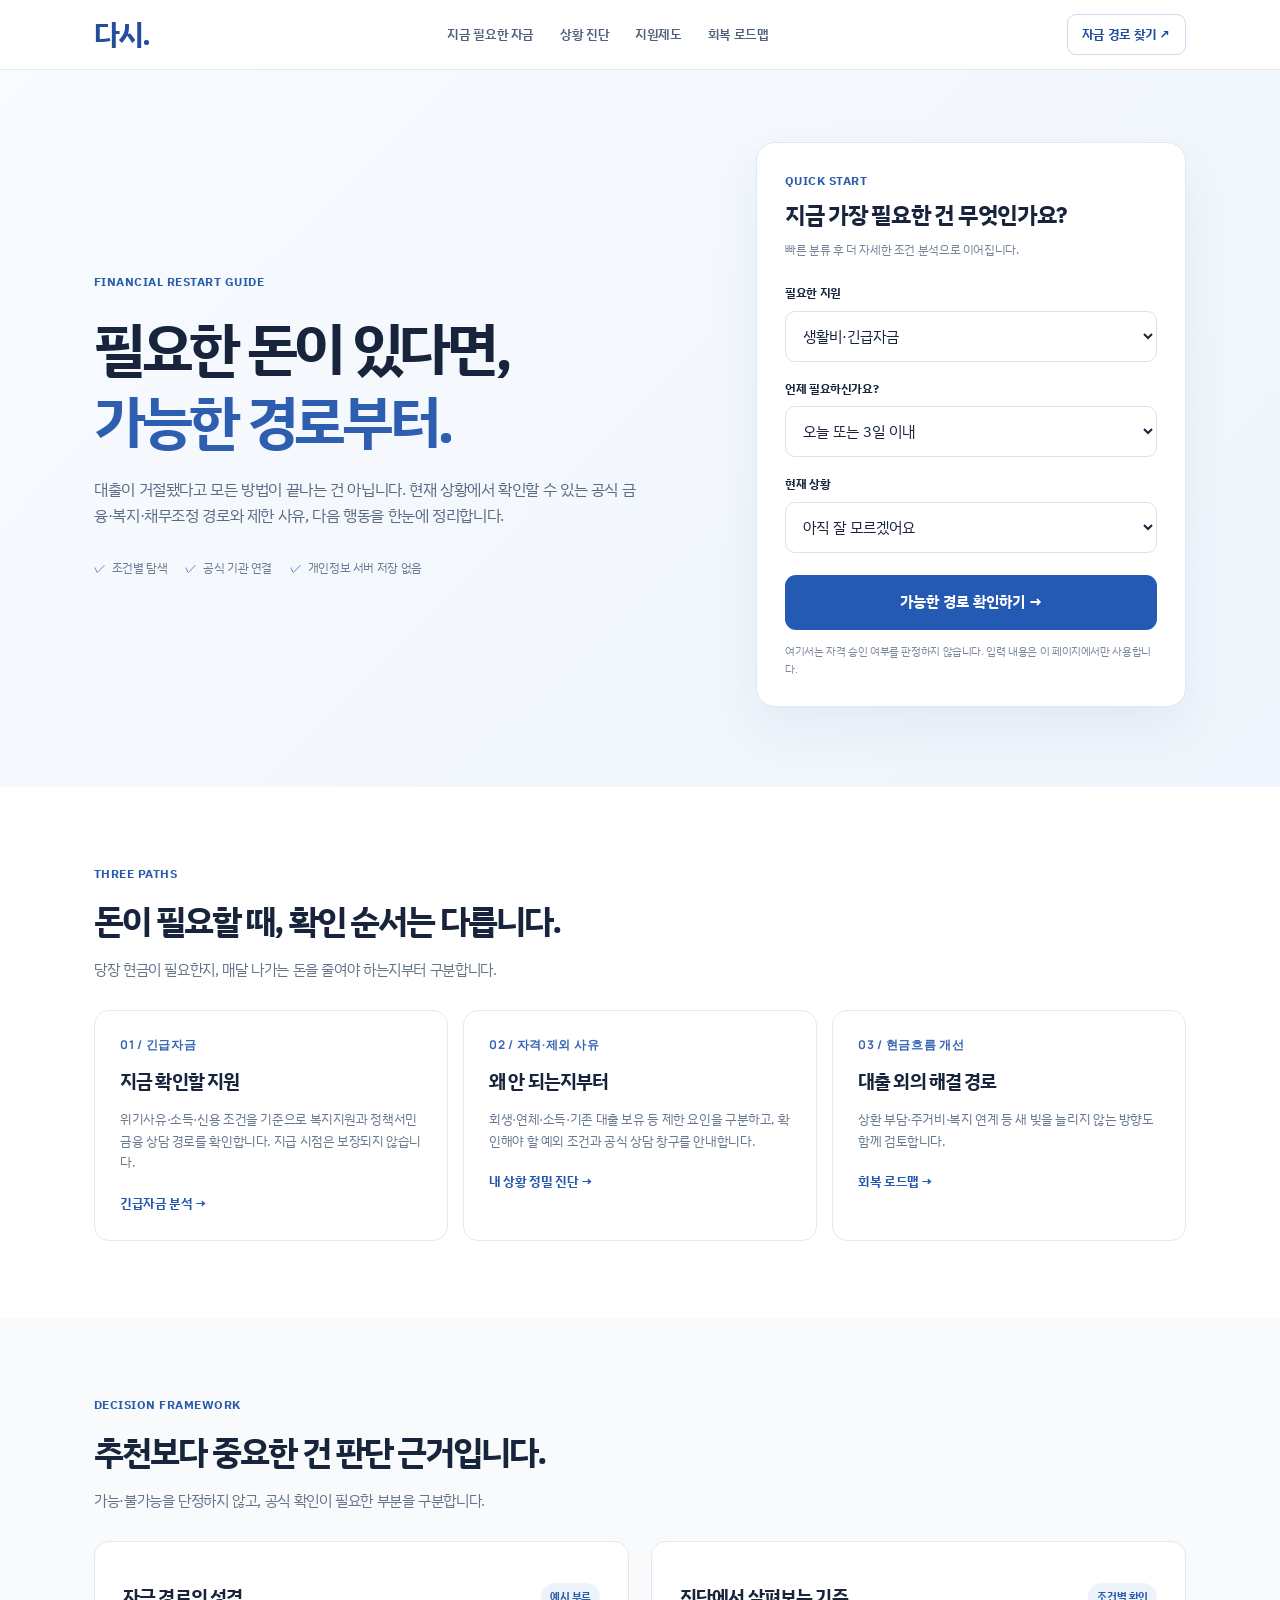
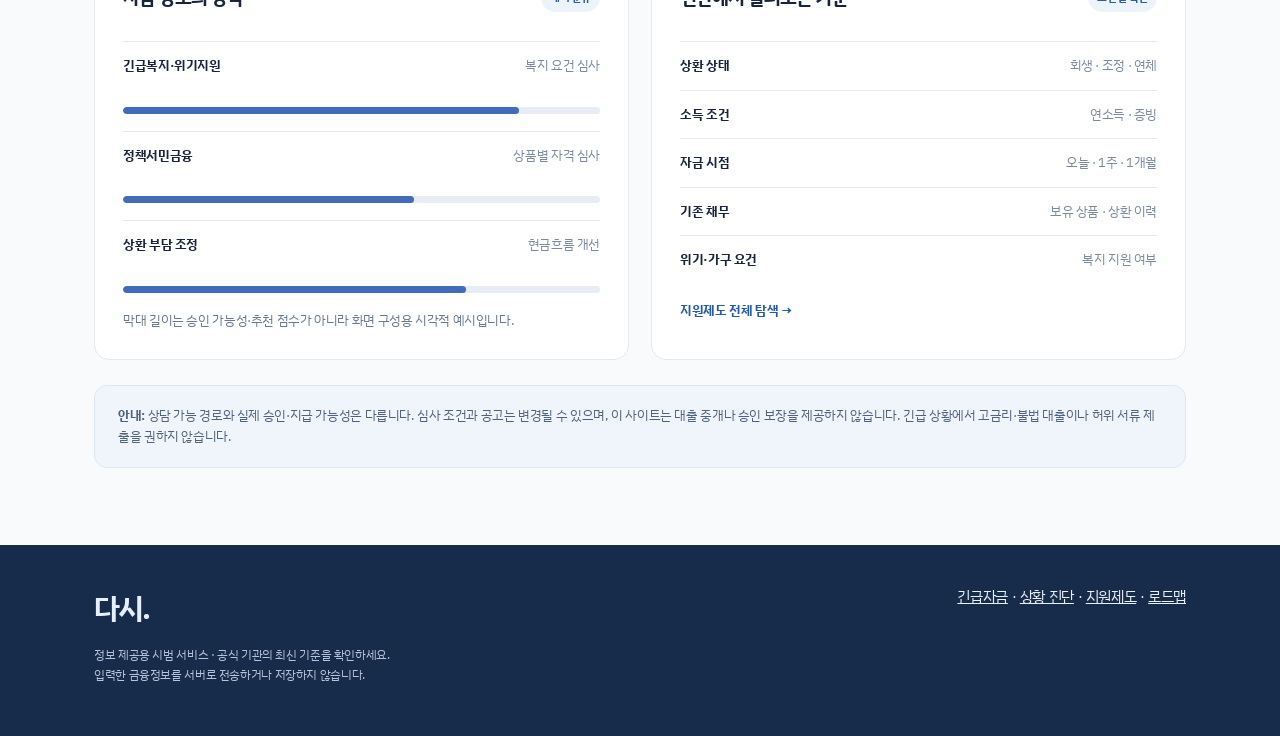
==== commit afc16083: "Add files via upload" ====
--- a/index.html
+++ b/index.html
@@ -1,19 +1,5 @@
-<!doctype html><html lang="ko"><head><meta charset="utf-8"><meta name="viewport" content="width=device-width,initial-scale=1"><title>다시 — 방법을 찾는 금융생활</title><link rel="preconnect" href="https://fonts.googleapis.com"><link rel="preconnect" href="https://fonts.gstatic.com" crossorigin><link href="https://fonts.googleapis.com/css2?family=DM+Sans:wght@400;500;600;700;800&family=Noto+Sans+KR:wght@400;500;600;700;800;900&display=swap" rel="stylesheet"><style>
-:root{--blue:#1757ed;--navy:#10234c;--ink:#141e32;--muted:#758196;--line:#e8edf5;--bg:#f7f9fd;--pale:#eaf2ff}*{box-sizing:border-box}html{scroll-behavior:smooth}body{margin:0;font-family:'DM Sans','Noto Sans KR',sans-serif;color:var(--ink);background:#fff}button,input,select{font:inherit}button{cursor:pointer}a{color:inherit;text-decoration:none}.wrap{max-width:1320px;margin:auto;padding:0 34px}.top{height:78px;border-bottom:1px solid #edf0f5;background:#fff;position:sticky;top:0;z-index:30}.top .wrap{height:100%;display:flex;align-items:center;gap:45px}.logo{font-size:32px;font-weight:900;letter-spacing:-2.5px;color:#1555ed}.logo small{font-size:10px;color:#8190a8;letter-spacing:-.3px;margin-left:9px;font-weight:600}.nav{display:flex;gap:35px;font-weight:700;font-size:14px}.nav a:hover{color:var(--blue)}.rightnav{margin-left:auto;display:flex;align-items:center;gap:16px}.pill{background:var(--blue);border:0;color:#fff;border-radius:50px;padding:13px 23px;font-weight:800;box-shadow:0 8px 18px #1655ed22}.outline{border:1px solid #d8e2f0;background:#fff;color:#233a66;border-radius:50px;padding:12px 20px;font-weight:700}.hero{background:linear-gradient(120deg,#f7faff 0%,#eaf2ff 58%,#dceaff 100%);padding:58px 0 66px;overflow:hidden}.heroGrid{display:grid;grid-template-columns:minmax(0,1.7fr) minmax(315px,.8fr);gap:26px}.heroMain{min-width:0}.eyebrow{font-size:13px;font-weight:800;color:var(--blue);letter-spacing:.3px}.hero h1{font-size:clamp(35px,4vw,62px);line-height:1.3;letter-spacing:-3.8px;margin:18px 0 17px;font-weight:900}.hero h1 em{font-style:normal;color:var(--blue)}.heroDesc{color:#586a87;font-size:16px;line-height:1.8;margin-bottom:26px}.heroCopy{position:relative;min-height:250px}.heroCopy:after{content:'';position:absolute;right:2%;top:0;width:270px;height:230px;border-radius:50%;background:radial-gradient(circle,#a7c5ff77,transparent 70%);pointer-events:none}.analysis{background:#fff;border:1px solid #e4eaf6;border-radius:24px;padding:24px;box-shadow:0 24px 65px #234c8b17;position:relative;z-index:1}.analysisHead{display:flex;justify-content:space-between;align-items:center;gap:10px;margin-bottom:17px}.analysisHead strong{font-size:19px;letter-spacing:-.7px}.mini{font-size:11px;color:#7b8ba5}.types{display:flex;gap:7px;flex-wrap:wrap;margin-bottom:19px}.type{border:1px solid #e8edf7;background:#f7f9fd;color:#61718c;border-radius:11px;padding:10px 15px;font-size:12px;font-weight:800}.type.active{background:#eaf1ff;border-color:#bcd1ff;color:#1656e9}.fields{display:grid;grid-template-columns:1fr 1fr;gap:14px}.field{border:1px solid #e5eaf4;border-radius:15px;padding:15px 16px}.field label{font-size:12px;color:#7888a1;font-weight:700;display:block;margin-bottom:8px}.value{display:flex;align-items:center;gap:8px}.value input{border:0;outline:0;width:100%;min-width:0;font-size:24px;font-weight:900;color:#182b50;background:transparent}.value span{font-weight:700;color:#4e607d;white-space:nowrap}.range{width:100%;accent-color:#1a5bf0;margin-top:12px}.chips{display:flex;gap:7px;flex-wrap:wrap;margin-top:16px}.chip{background:#f3f6fb;border:1px solid #e6ebf4;color:#667793;border-radius:30px;padding:8px 12px;font-size:12px;font-weight:700}.chip.active{background:#eaf2ff;border-color:#9fbeff;color:var(--blue)}.actions{display:flex;gap:10px;align-items:center;margin-top:20px}.actions button:first-child{flex:1;border:0;background:var(--blue);color:white;border-radius:12px;padding:16px;font-weight:800;font-size:15px}.actions .reset{background:#f3f6fa;border:0;border-radius:12px;padding:16px;color:#667a96;font-weight:700}.safe{font-size:11px;color:#94a0b3;margin-top:13px}.sidebar{display:flex;flex-direction:column;gap:16px}.counter{background:#fff;border:1px solid #e3eaf7;border-radius:22px;padding:24px;box-shadow:0 16px 42px #2b60a00a}.counter .cap{color:#647b9c;font-size:13px;font-weight:700}.counter .num{font-size:43px;font-weight:900;letter-spacing:-2px;color:#122c61;margin:7px 0}.counter .num span{font-size:14px;letter-spacing:0;font-weight:600;color:#677993}.counterFoot{display:flex;justify-content:space-between;align-items:center;font-size:12px;color:#8190a8}.tag{background:#e8f2ff;color:#1b5ce8;border-radius:30px;padding:7px 10px;font-size:11px;font-weight:800}.chat{background:#fff;border:1px solid #e2e9f4;border-radius:22px;overflow:hidden;box-shadow:0 18px 40px #1d4d8a0d;display:flex;flex-direction:column;min-height:430px}.chatHead{padding:20px 22px;border-bottom:1px solid #edf1f6;display:flex;justify-content:space-between;align-items:center}.chatHead b{font-size:16px}.online{font-size:11px;color:#22865b;background:#e7f8ee;padding:6px 9px;border-radius:20px}.messages{padding:18px;display:flex;flex-direction:column;gap:14px;flex:1;overflow:auto;max-height:300px}.message{display:flex;gap:9px;align-items:start}.avatar{width:32px;height:32px;flex:none;border-radius:50%;background:#e7efff;color:#2864d8;display:grid;place-items:center;font-weight:800;font-size:12px}.bubble{background:#f3f6fc;border-radius:5px 13px 13px 13px;padding:10px 12px;font-size:12px;line-height:1.6}.bubble small{display:block;color:#8d9ab0;font-size:10px;margin-bottom:3px}.chatSend{display:flex;gap:8px;margin:12px 16px 17px;border:1px solid #e5eaf3;border-radius:13px;padding:6px}.chatSend input{border:0;outline:0;flex:1;min-width:0;padding:8px;font-size:12px}.chatSend button{background:var(--blue);color:white;border:0;border-radius:9px;width:36px}.section{padding:76px 0}.section.alt{background:#f8faff}.secHead{display:flex;justify-content:space-between;align-items:end;margin-bottom:25px}.secHead h2{font-size:32px;letter-spacing:-1.7px;margin:7px 0 5px}.secHead p{color:#7b879a;font-size:14px;margin:0}.more{font-size:13px;font-weight:800;color:#586b87}.cards{display:grid;grid-template-columns:repeat(4,1fr);gap:18px}.card{border:1px solid #e9edf4;border-radius:17px;overflow:hidden;background:#fff;transition:.25s;cursor:pointer}.card:hover{transform:translateY(-5px);box-shadow:0 18px 35px #233b6915}.photo{height:157px;background-size:cover;background-position:center}.cardBody{padding:20px}.category{font-size:11px;color:var(--blue);font-weight:800}.card h3{font-size:17px;line-height:1.5;letter-spacing:-.5px;margin:9px 0}.card p{font-size:12px;color:#8190a5;line-height:1.7;margin:0 0 18px}.arrow{display:inline-grid;place-items:center;width:34px;height:34px;border:1px solid #e3e8f1;border-radius:50%;color:#546c91}.topics{display:grid;grid-template-columns:repeat(6,1fr);gap:12px}.topic{border:1px solid #e7edf7;background:#fff;border-radius:16px;padding:21px 15px;min-height:138px;display:flex;flex-direction:column;justify-content:space-between;cursor:pointer;transition:.2s}.topic:hover{background:#eff5ff;border-color:#bed3ff}.topic .symbol{font-size:24px}.topic strong{font-size:14px}.topic small{color:#8b98aa;font-size:11px}.feature{background:#0e3eae;color:#fff;border-radius:24px;min-height:265px;display:flex;align-items:center;justify-content:space-between;padding:48px 56px;position:relative;overflow:hidden}.feature:after{content:'';position:absolute;right:6%;top:-110px;width:410px;height:410px;border-radius:50%;border:60px solid #ffffff12;pointer-events:none}.feature h2{font-size:35px;letter-spacing:-2px;line-height:1.35;margin:12px 0}.feature p{color:#c4d6ff}.feature button{border:0;background:white;color:#1245af;padding:17px 25px;border-radius:12px;font-weight:800;position:relative;z-index:1}.guideGrid{display:grid;grid-template-columns:repeat(3,1fr);gap:18px}.guide{padding:28px;border:1px solid #e6ecf5;border-radius:19px;min-height:185px;display:flex;flex-direction:column;justify-content:space-between;cursor:pointer}.guide strong{font-size:18px}.guide p{font-size:13px;color:#75859c;line-height:1.8}.guide .bottom{display:flex;justify-content:space-between;color:#205ce6;font-weight:800;font-size:12px}.ad{border:1px dashed #d5dfea;border-radius:13px;padding:16px;text-align:center;color:#9ba8b8;font-size:11px;margin-top:26px;background:#fafcff}.footer{background:#101d38;color:#c2cbdd;padding:55px 0}.footerInner{display:flex;justify-content:space-between;gap:25px}.footer .logo{color:white}.footer p{font-size:12px;line-height:2;color:#8292b2}.footerLinks{display:flex;gap:20px;font-size:12px}.modalWrap{position:fixed;inset:0;background:#0c1d3c80;z-index:80;display:none;place-items:center;padding:18px}.modalWrap.open{display:grid}.modal{background:#fff;border-radius:24px;width:min(600px,100%);padding:30px;box-shadow:0 30px 100px #071c4440}.modal h2{margin:0 0 12px;letter-spacing:-1px}.modal p{color:#718099;font-size:13px;line-height:1.8}.result{background:#f2f6ff;border-radius:14px;padding:18px;margin:18px 0}.result div{margin:10px 0;font-size:13px}.close{float:right;border:0;background:#edf2fa;border-radius:50%;height:32px;width:32px}.fade{animation:fade .6s both}@keyframes fade{from{opacity:0;transform:translateY(10px)}to{opacity:1;transform:translateY(0)}}@media(max-width:980px){.heroGrid{grid-template-columns:1fr}.sidebar{display:grid;grid-template-columns:1fr 1.2fr}.cards{grid-template-columns:repeat(2,1fr)}.topics{grid-template-columns:repeat(3,1fr)}.nav{gap:16px}.nav a{font-size:12px}.heroCopy{min-height:230px}}@media(max-width:650px){.wrap{padding:0 18px}.top{height:65px}.top .wrap{gap:10px}.logo{font-size:27px}.logo small{display:none}.nav{display:none}.rightnav .outline{display:none}.pill{padding:11px 14px;font-size:12px}.hero{padding:32px 0 40px}.hero h1{font-size:36px;letter-spacing:-2px}.heroDesc{font-size:13px}.heroCopy{min-height:235px}.analysis{padding:17px;border-radius:19px}.fields{grid-template-columns:1fr}.type{padding:9px 10px;font-size:11px}.sidebar{grid-template-columns:1fr}.chat{min-height:340px}.messages{max-height:205px}.counter .num{font-size:36px}.section{padding:52px 0}.secHead h2{font-size:25px}.cards{gap:11px}.photo{height:115px}.cardBody{padding:13px}.card h3{font-size:14px}.card p{font-size:11px}.topics{grid-template-columns:repeat(2,1fr)}.guideGrid{grid-template-columns:1fr}.feature{padding:30px 24px;display:block}.feature h2{font-size:27px}.feature button{margin-top:14px}.footerInner{display:block}.footerLinks{margin-top:22px;flex-wrap:wrap}.secHead{align-items:start}}
-:focus-visible{outline:3px solid #1757ed!important;outline-offset:4px}.value:focus-within{outline:2px solid #1757ed}.modal{max-height:90vh;overflow:auto}@media(prefers-reduced-motion:reduce){*{animation:none!important;scroll-behavior:auto!important}}
-</style></head><body><header class="top"><div class="wrap"><a class="logo" href="#">다시<small>가능성을 찾는 금융생활</small></a><nav class="nav"><a href="#diagnose">내 상황 분석</a><a href="#topics">지원 찾기</a><a href="#guides">해결 가이드</a><a href="#lounge">익명 라운지</a></nav><div class="rightnav"><button class="outline" onclick="document.querySelector('#guides').scrollIntoView()">가이드 보기</button><button class="pill" onclick="document.querySelector('#diagnose').scrollIntoView()">무료 진단 시작 ↗</button></div></div></header>
-<main><section class="hero"><div class="wrap heroGrid"><div class="heroMain"><div class="heroCopy fade"><div class="eyebrow">나에게 맞는 금융 회복의 시작</div><h1>막막한 오늘에도,<br><em>방법은 있습니다.</em></h1><div class="heroDesc">개인회생부터 사업 재기까지.<br>내 상황을 입력하고 확인할 수 있는 지원 경로를 찾아보세요.</div></div><div class="analysis" id="diagnose"><div class="analysisHead"><strong>1분 만에 내 상황 살펴보기</strong><span class="mini">회원가입 없이 · 서류 제출 없이</span></div><div class="types" id="types"><button class="type active" data-type="개인">◉ 개인</button><button class="type" data-type="직장인">▣ 직장인</button><button class="type" data-type="자영업자">▤ 자영업자</button><button class="type" data-type="창업자">◇ 창업자</button><button class="type" data-type="법인">▥ 법인</button></div><div class="fields"><div class="field"><label for="needed">지금 필요한 금액</label><div class="value"><input id="needed" type="number" min="0" max="10000" value="200"><span>만원</span></div><input aria-label="필요 금액 슬라이더" id="neededRange" class="range" type="range" min="0" max="3000" step="10" value="200"></div><div class="field"><label for="income">월 소득 · 매출이 아닌 개인 소득 기준</label><div class="value"><input id="income" type="number" min="0" max="5000" value="300"><span>만원</span></div><input aria-label="월 소득 슬라이더" id="incomeRange" class="range" type="range" min="0" max="1500" step="10" value="300"></div></div><div class="chips" id="statuses"><button class="chip active" data-status="개인회생">개인회생 중</button><button class="chip" data-status="연체">연체 중</button><button class="chip" data-status="신용회복">신용회복 중</button><button class="chip" data-status="파산·면책">파산·면책</button><button class="chip" data-status="일반채무">일반 채무</button><button class="chip" data-status="사업채무">사업 채무</button></div><div class="actions"><button id="analyze">내 상황에 맞는 해결 경로 보기 ↗</button><button class="reset" id="reset">초기화</button></div><div class="safe">🔒 새 탭에서 5단계 진단을 이어갑니다. 입력은 서버로 전송되지 않습니다. <a href="diagnosis.html">직접 진단 시작</a> 결과는 자격 승인·대출 가능성을 보장하지 않습니다.</div></div></div><aside class="sidebar"><div class="counter"><div class="cap">다시와 함께 방법을 찾는 사람들</div><div class="num" id="count">124,000 <span>명</span></div><div class="counterFoot"><span>누적 방문자 · 시연용 기준값</span><span class="tag">하루 +30명 가정</span></div></div><div class="chat" id="lounge"><div class="chatHead"><b>💬 익명 라운지</b><span class="online">● 체험 채팅</span></div><div class="messages" id="messages"><div class="message"><div class="avatar">익</div><div class="bubble"><small>익명 사용자 · 예시</small>회생 중 지원제도는 어디서 확인할 수 있나요?</div></div><div class="message"><div class="avatar">다</div><div class="bubble"><small>다시 안내 · 예시</small>상황별 지원 찾기에서 공식 제도를 확인해 보세요.</div></div><div class="message"><div class="avatar">익</div><div class="bubble"><small>익명 사용자 · 예시</small>월세 부담이 커서 주거지원도 궁금해요.</div></div></div><form class="chatSend" id="chatForm"><input id="chatInput" maxlength="240" placeholder="익명으로 이야기해 보세요…" aria-label="채팅 입력"><button aria-label="메시지 전송">➜</button></form><div style="padding:0 18px 15px;color:#97a4b6;font-size:10px">현재 내 브라우저에서만 보이는 시연 채팅 · 실제 실시간 연결 아님</div></div></aside></div></section>
-<section class="section" id="topics"><div class="wrap"><div class="secHead"><div><span class="eyebrow">FIND YOUR WAY</span><h2>지금, 어떤 도움이 필요하신가요?</h2><p>어려운 금융 용어보다 내 고민에서 출발해요.</p></div><a class="more" href="#guides">해결 가이드 보기 ↗</a></div><div class="topics"><div class="topic" data-guide="급전"><span class="symbol">💳</span><strong>당장 돈이 급해요</strong><small>긴급 생계·비대출 대안 →</small></div><div class="topic" data-guide="회생"><span class="symbol">📋</span><strong>회생이 걱정돼요</strong><small>변제·미납·면책 →</small></div><div class="topic" data-guide="주거"><span class="symbol">⌂</span><strong>집이 필요해요</strong><small>월세·보증금·공공임대 →</small></div><div class="topic" data-guide="신용"><span class="symbol">↗</span><strong>신용을 회복하고 싶어요</strong><small>신용·채무조정 →</small></div><div class="topic" data-guide="사업"><span class="symbol">▤</span><strong>사업을 다시 시작해요</strong><small>자영업·폐업·재창업 →</small></div><div class="topic" data-guide="생활"><span class="symbol">✳</span><strong>생활이 막막해요</strong><small>복지·취업·생활지원 →</small></div></div><div class="ad">ADVERTISEMENT · 향후 광고 승인 후 노출할 영역 (현재 광고 없음)</div></div></section>
-<section class="section alt" id="guides"><div class="wrap"><div class="secHead"><div><span class="eyebrow">DASI EDITORIAL</span><h2>지금 많이 찾는 해결 가이드</h2><p>복잡한 제도를 쉽고 정확하게 정리하는 다시의 콘텐츠</p></div><span class="more">에디토리얼 컬렉션 ↗</span></div><div class="cards"><article class="card" data-guide="회생"><div class="photo" style="background-image:url('https://images.unsplash.com/photo-1450101499163-c8848c66ca85?w=800&q=85')"></div><div class="cardBody"><span class="category">개인회생 · 파산</span><h3>개인회생, 처음부터 면책까지</h3><p>절차와 납부, 중요한 확인 사항을 차근차근.</p><span class="arrow">↗</span></div></article><article class="card" data-guide="급전"><div class="photo" style="background-image:url('https://images.unsplash.com/photo-1554224155-6726b3ff858f?w=800&q=85')"></div><div class="cardBody"><span class="category">긴급 자금</span><h3>돈이 급할 때 먼저 확인할 제도</h3><p>정책금융부터 비대출 지원 경로까지.</p><span class="arrow">↗</span></div></article><article class="card" data-guide="주거"><div class="photo" style="background-image:url('https://images.unsplash.com/photo-1600607687920-4e2a09cf159d?w=800&q=85')"></div><div class="cardBody"><span class="category">주거 · 복지</span><h3>보증금과 월세 부담을 줄이는 길</h3><p>주거급여·공공임대·지역 지원 확인하기.</p><span class="arrow">↗</span></div></article><article class="card" data-guide="사업"><div class="photo" style="background-image:url('https://images.unsplash.com/photo-1441986300917-64674bd600d8?w=800&q=85')"></div><div class="cardBody"><span class="category">사업 · 재기</span><h3>사업 실패 후 다시 시작하는 방법</h3><p>개인사업자와 법인 대표의 경로는 달라요.</p><span class="arrow">↗</span></div></article></div></div></section>
-<section class="section"><div class="wrap"><div class="feature"><div><div style="color:#a9caff;font-weight:800;font-size:12px">나에게 필요한 것부터, 정확하게</div><h2>안 되는 이유만 말하지 않을게요.<br>다음 방법을 함께 찾아요.</h2><p>내 조건에 맞는 지원 경로와 확인해야 할 위험 신호를 정리합니다.</p></div><button onclick="document.querySelector('#diagnose').scrollIntoView()">내 상황 분석하기 ↗</button></div></div></section>
-<section class="section alt"><div class="wrap"><div class="secHead"><div><span class="eyebrow">LIFE AFTER DEBT</span><h2>다시 시작하는 데 필요한 정보</h2><p>제도 소개에서 끝나지 않는 현실적인 안내</p></div></div><div class="guideGrid"><div class="guide" data-guide="신용"><strong>거절된 이유를 알고 싶다면</strong><p>소득 기준, 기존 채무, 상환 이력 등 확인할 조건을 나누고 다른 경로를 살펴봐요.</p><div class="bottom"><span>거절 사유별 가이드</span><span>↗</span></div></div><div class="guide" data-guide="생활"><strong>대출 말고 다른 방법은 없을까?</strong><p>긴급복지, 고용지원, 지출 조정 등 금융 외 선택지도 함께 확인해요.</p><div class="bottom"><span>비대출 대안 찾기</span><span>↗</span></div></div><div class="guide" data-guide="회생"><strong>미납이 생겼다면 지금 할 일</strong><p>법원 통지와 사건 진행 상황을 확인하고, 공식 상담 경로부터 점검하세요.</p><div class="bottom"><span>상황별 대응 안내</span><span>↗</span></div></div></div><div class="ad">ADVERTISEMENT · 콘텐츠와 구분된 광고 배치 예정 영역</div></div></section></main>
-<footer class="footer"><div class="wrap footerInner"><div><div class="logo">다시</div><p>가능성을 찾는 금융생활.<br>본 사이트는 금융상품 승인이나 법률적 결과를 보장하지 않습니다.<br>현재 페이지는 기능·디자인 검토용 프로토타입입니다.</p></div><div class="footerLinks"><a href="#topics">지원 찾기</a><a href="#guides">해결 가이드</a><a href="#lounge">익명 라운지</a><a href="#" onclick="event.preventDefault();alert('정식 운영 전 개인정보처리방침과 이용약관을 게시할 예정입니다.')">개인정보처리방침</a></div></div></footer>
-<div class="modalWrap" id="modal" role="dialog" aria-modal="true" aria-labelledby="modalTitle" aria-describedby="modalText"><div class="modal"><button class="close" id="close" aria-label="안내 닫기">✕</button><span class="eyebrow" id="modalEyebrow">DASI GUIDE</span><h2 id="modalTitle">내 상황 안내</h2><p id="modalText"></p><div class="result" id="modalResult"></div><p style="font-size:11px">※ 공식 기관의 최신 요건과 실제 사건·심사 조건을 반드시 확인하세요. 이 화면은 법률·금융 상담이나 승인 판정이 아닙니다.</p><button class="pill" id="modalDone">확인했어요</button></div></div>
-<script>
-const $=s=>document.querySelector(s);let lastFocus=null;let userType='개인',status='개인회생';const guide={급전:['지금 돈이 급하다면','긴급복지·정책서민금융·지출 유예 가능성을 각각 확인해 보세요. 실제 신청 가능 여부와 지급 시점은 제도마다 달라요.',['서민금융진흥원: https://www.kinfa.or.kr','복지로: https://www.bokjiro.go.kr']],회생:['개인회생 중이라면','납부 현황, 법원 통지, 사건 진행 상태를 먼저 확인하세요. 미납 회차만으로 폐지 여부를 판단할 수 없습니다.',['대한민국 법원 전자소송: https://ecfs.scourt.go.kr','대한법률구조공단: https://www.klac.or.kr']],주거:['주거비 부담을 줄이는 방법','주거급여, 공공임대, 지역별 보증금·월세 지원은 가구·소득·자산 조건에 따라 달라요.',['마이홈: https://www.myhome.go.kr','복지로: https://www.bokjiro.go.kr']],신용:['신용·채무조정 경로','연체 여부와 채무 유형에 따라 신용회복위원회 상담, 개인회생 등 검토 경로가 달라집니다.',['신용회복위원회: https://www.ccrs.or.kr']],사업:['사업 재기 지원 경로','개인사업자와 법인은 채무 책임 구조가 다릅니다. 새출발기금, 폐업·재창업 지원 등 자격을 각각 확인하세요.',['새출발기금: https://www.newstartfund.or.kr','소상공인24: https://www.sbiz24.kr']],생활:['생활을 다시 정비하는 방법','고용·복지·주거 지원을 함께 살펴보세요. 대출만이 해결책은 아닙니다.',['복지로: https://www.bokjiro.go.kr','고용24: https://www.work24.go.kr']]};function show(title,desc,rows,eyebrow='DASI GUIDE'){$('#modalTitle').textContent=title;$('#modalText').textContent=desc;$('#modalEyebrow').textContent=eyebrow;$('#modalResult').replaceChildren(...rows.map(x=>{const d=document.createElement('div');if(x.includes('https://')){const [label,url]=x.split(': https://');const a=document.createElement('a');a.href='https://'+url;a.target='_blank';a.rel='noopener noreferrer';a.textContent=label+' ↗';a.style.color='#1757ed';d.append(a)}else d.textContent='✓ '+x;return d}));lastFocus=document.activeElement;$('#modal').classList.add('open');$('#close').focus()};function guideOpen(k){let g=guide[k];show(g[0],g[1],g[2])}document.querySelectorAll('[data-guide]').forEach(e=>e.addEventListener('click',()=>guideOpen(e.dataset.guide)));document.querySelectorAll('.type').forEach(e=>e.addEventListener('click',()=>{document.querySelectorAll('.type').forEach(x=>x.classList.remove('active'));e.classList.add('active');userType=e.dataset.type}));document.querySelectorAll('.chip').forEach(e=>e.addEventListener('click',()=>{document.querySelectorAll('.chip').forEach(x=>x.classList.remove('active'));e.classList.add('active');status=e.dataset.status}));[['needed','neededRange'],['income','incomeRange']].forEach(([a,b])=>{const x=$('#'+a),y=$('#'+b);x.addEventListener('input',()=>{y.value=Math.min(+y.max,Math.max(0,+x.value||0))});y.addEventListener('input',()=>x.value=y.value)});$('#reset').onclick=()=>{$('#needed').value=$('#neededRange').value=200;$('#income').value=$('#incomeRange').value=300;document.querySelector('[data-type="개인"]').click();document.querySelector('[data-status="개인회생"]').click()};$('#analyze').onclick=()=>{
- const needed=$('#needed'),income=$('#income');
- for(const el of [needed,income]){el.max=100000000;el.step=1;if(!el.value||!/^\d+$/.test(el.value)||!el.reportValidity()){el.setCustomValidity('0~100,000,000만원 범위의 정수를 입력해 주세요.');el.reportValidity();el.setCustomValidity('');return;}}
- window.dasiDraft={persona:userType==='법인'?'법인 대표':userType,status:({'연체':'연체 중','신용회복':'신용회복 중','일반채무':'정상 상환','사업채무':'상환 부담'})[status]||status,needed:needed.value,income:income.value};
- const tab=window.open('diagnosis.html','_blank');if(!tab){delete window.dasiDraft;alert('진단 창을 열 수 없습니다. 팝업 허용 후 다시 시도하거나 직접 진단 링크를 이용해 주세요.');}
-};function closeModal(){$('#modal').classList.remove('open');if(lastFocus)lastFocus.focus()}$('#close').onclick=$('#modalDone').onclick=closeModal;$('#modal').onclick=e=>{if(e.target.id==='modal')closeModal()};$('#chatForm').onsubmit=e=>{e.preventDefault();let v=$('#chatInput').value.trim();if(!v)return;if(/\b\d{2,3}[- ]?\d{3,4}[- ]?\d{4}\b/.test(v)){alert('전화번호 등 개인정보는 채팅에 입력하지 마세요.');return}let row=document.createElement('div');row.className='message';let av=document.createElement('div');av.className='avatar';av.textContent='나';let bubble=document.createElement('div');bubble.className='bubble';let small=document.createElement('small');small.textContent='나 · 이 브라우저에서만 표시';bubble.append(small,document.createTextNode(v));row.append(av,bubble);$('#messages').append(row);$('#messages').scrollTop=$('#messages').scrollHeight;$('#chatInput').value='';setTimeout(()=>row.remove(),60000)};document.addEventListener('keydown',e=>{if(!$('#modal').classList.contains('open'))return;if(e.key==='Escape')closeModal();if(e.key==='Tab'){const f=Array.from($('#modal').querySelectorAll('button,a[href]'));if(e.shiftKey&&document.activeElement===f[0]){e.preventDefault();f.at(-1).focus()}else if(!e.shiftKey&&document.activeElement===f.at(-1)){e.preventDefault();f[0].focus()}}});document.querySelectorAll('[data-guide]').forEach(el=>{el.tabIndex=0;el.setAttribute('role','button');el.addEventListener('keydown',e=>{if(e.key==='Enter'||e.key===' '){e.preventDefault();el.click()}})});const baseDate=Date.UTC(2026,9,22),days=Math.max(0,Math.floor((Date.now()-baseDate)/86400000));$('#count').innerHTML=(124000+days*30).toLocaleString('ko-KR')+' <span>명</span>';
+<!doctype html><html lang="ko"><head><meta charset="utf-8"><meta name="viewport" content="width=device-width,initial-scale=1"><meta name="theme-color" content="#f7f8fa"><meta name="description" content="지금 필요한 자금, 내 조건에서 확인할 수 있는 공식 경로부터. 개인회생·채무조정·긴급복지·서민금융 맞춤 탐색."><title>다시 — 필요한 돈, 가능한 경로부터</title><link rel="preconnect" href="https://fonts.googleapis.com"><link rel="preconnect" href="https://fonts.gstatic.com" crossorigin><link href="https://fonts.googleapis.com/css2?family=IBM+Plex+Sans+KR:wght@400;500;600;700&family=Manrope:wght@400;500;600;700;800&display=swap" rel="stylesheet"><style>
+:root{--ink:#17243b;--muted:#66748a;--line:#e3e9ef;--blue:#2559bf;--pale:#f0f5fc;--bg:#f8fafc}*{box-sizing:border-box}html{scroll-behavior:smooth}body{margin:0;background:#fff;color:var(--ink);font-family:'IBM Plex Sans KR',sans-serif;font-size:15px;line-height:1.65;letter-spacing:-.025em}button,input,select{font:inherit}a{color:inherit;text-decoration:none}button{cursor:pointer}.wrap{max-width:1140px;margin:auto;padding:0 24px}.nav{height:70px;border-bottom:1px solid var(--line);display:flex;align-items:center;background:#fff}.nav .wrap{width:100%;display:flex;align-items:center;justify-content:space-between;gap:15px}.brand{font-weight:700;font-size:29px;letter-spacing:-2px;color:#244e9b}.links{display:flex;gap:26px;font-size:13px;font-weight:600;color:#4f607a}.navcta{border:1px solid #cddaf0;border-radius:9px;padding:9px 14px;font-size:13px;font-weight:700;color:#1f4f9e}.hero{background:linear-gradient(135deg,#f8fbff,#eff5fc);padding:72px 0 80px}.hero-grid{display:grid;grid-template-columns:1fr 430px;gap:58px;align-items:center}.eyebrow{font-size:12px;font-weight:700;color:#285caa;letter-spacing:.04em}.hero h1{font-size:clamp(38px,4.5vw,58px);line-height:1.27;letter-spacing:-.075em;margin:19px 0 19px;font-weight:700}.hero h1 span{color:#2d5eaf}.lead{font-size:16px;color:#596b82;max-width:550px}.proof{display:flex;gap:18px;flex-wrap:wrap;margin-top:29px;font-size:12px;color:#6a7c91}.proof span:before{content:'✓';color:#3166b4;margin-right:6px}.panel{background:white;border:1px solid #e0e8f2;border-radius:19px;padding:28px;box-shadow:0 22px 50px #234c7a12}.panel h2{font-size:23px;line-height:1.4;letter-spacing:-.055em;margin:8px 0 9px}.hint{font-size:12px;color:#75839a;margin:0 0 23px}.field{margin:17px 0}.field label{display:block;font-size:12px;font-weight:700;margin-bottom:8px}.field select,.field input{width:100%;border:1px solid #d9e2ed;border-radius:10px;background:#fff;padding:13px;color:#17243b;min-height:47px}.field input:focus,.field select:focus{outline:2px solid #9bb9ec;outline-offset:1px}.primary{display:block;text-align:center;background:#2459b4;color:#fff;border:0;border-radius:11px;padding:15px 18px;font-weight:700;width:100%;margin-top:22px}.primary:hover{background:#1a4899}.mini{font-size:11px;color:#7c889b;margin:12px 0 0}.section{padding:77px 0}.section.alt{background:var(--bg)}.sectionhead{margin-bottom:27px}.sectionhead h2{font-size:clamp(25px,3vw,34px);letter-spacing:-.06em;margin:9px 0}.sectionhead p{color:var(--muted);margin:0}.grid{display:grid;grid-template-columns:repeat(3,minmax(0,1fr));gap:15px}.card{border:1px solid var(--line);border-radius:15px;padding:25px;background:white;min-width:0}.num{font:700 12px Manrope,sans-serif;color:#3665b1;letter-spacing:.06em}.card h3{font-size:19px;letter-spacing:-.045em;margin:12px 0}.card p{font-size:13px;color:#68788e;margin:0}.card a{display:inline-block;font-weight:700;color:#2559b0;font-size:13px;margin-top:19px}.bar{height:7px;border-radius:8px;background:#e8edf5;overflow:hidden;margin:17px 0}.bar>i{display:block;height:100%;background:#426cba;border-radius:8px}.matrix{display:grid;grid-template-columns:1fr 1fr;gap:22px}.matrix .card{padding:28px}.status{font-size:11px;font-weight:700;border-radius:20px;padding:5px 9px;background:#edf3fb;color:#285da8}.tagline{display:flex;align-items:center;justify-content:space-between;gap:10px}.rows{margin-top:16px}.item{padding:13px 0;border-top:1px solid var(--line);display:flex;gap:10px;justify-content:space-between;font-size:13px}.item span{color:#7a899d}.notice{background:#f0f5fb;border:1px solid #dce7f5;padding:19px 23px;border-radius:13px;color:#4f627b;font-size:13px;margin-top:25px}.footer{background:#172b4a;color:#e8eff9;padding:40px 0}.footer .wrap{display:flex;justify-content:space-between;gap:20px;flex-wrap:wrap}.footer p{font-size:12px;color:#b8c5d8;max-width:700px}.footer a{text-decoration:underline}#quick{margin-top:15px;border:1px solid #d7e3f2;background:#f6f9fe;padding:14px;border-radius:11px;font-size:13px;display:none}#quick strong{display:block;margin-bottom:6px}#quick a{display:inline-block;color:#2459b4;font-weight:700;margin-top:8px}.note-plain{font-size:12px;color:#6c7e93;margin-top:10px}@media(max-width:850px){.hero-grid{grid-template-columns:1fr;gap:26px}.hero{padding:46px 0 56px}.links{gap:13px}.grid{grid-template-columns:1fr 1fr}.matrix{grid-template-columns:1fr}}@media(max-width:570px){.wrap{padding:0 18px}.nav{height:64px}.brand{font-size:26px}.links{display:none}.hero h1{font-size:39px}.hero .lead{font-size:14px}.panel{padding:21px}.section{padding:54px 0}.grid{grid-template-columns:1fr}.card{padding:21px}.matrix .card{padding:21px}.footer .wrap{display:block}}
+</style></head><body><header class="nav"><div class="wrap"><a href="index.html" class="brand" aria-label="다시 홈">다시.</a><nav class="links"><a href="urgent.html">지금 필요한 자금</a><a href="diagnosis.html">상황 진단</a><a href="schemes.html">지원제도</a><a href="dashboard.html">회복 로드맵</a></nav><a class="navcta" href="urgent.html">자금 경로 찾기 ↗</a></div></header><main><section class="hero"><div class="wrap hero-grid"><div><div class="eyebrow">FINANCIAL RESTART GUIDE</div><h1>필요한 돈이 있다면,<br><span>가능한 경로부터.</span></h1><p class="lead">대출이 거절됐다고 모든 방법이 끝나는 건 아닙니다. 현재 상황에서 확인할 수 있는 공식 금융·복지·채무조정 경로와 제한 사유, 다음 행동을 한눈에 정리합니다.</p><div class="proof"><span>조건별 탐색</span><span>공식 기관 연결</span><span>개인정보 서버 저장 없음</span></div></div><div class="panel"><div class="eyebrow">QUICK START</div><h2>지금 가장 필요한 건 무엇인가요?</h2><p class="hint">빠른 분류 후 더 자세한 조건 분석으로 이어집니다.</p><form id="quickform"><div class="field"><label for="purpose">필요한 지원</label><select id="purpose"><option value="cash">생활비·긴급자금</option><option value="debt">상환 부담 줄이기</option><option value="housing">월세·주거비 지원</option><option value="all">내 상황 전체 분석</option></select></div><div class="field"><label for="when">언제 필요하신가요?</label><select id="when"><option value="today">오늘 또는 3일 이내</option><option value="week">일주일 이내</option><option value="month">한 달 이내</option><option value="later">장기적으로 준비</option></select></div><div class="field"><label for="status">현재 상황</label><select id="status"><option value="unknown">아직 잘 모르겠어요</option><option value="rehab">개인회생 진행 중</option><option value="adjust">채무조정 진행 중</option><option value="overdue">연체 중</option><option value="normal">정상 상환 중</option></select></div><button class="primary" type="submit">가능한 경로 확인하기 →</button><div id="quick" aria-live="polite"></div><p class="mini">여기서는 자격 승인 여부를 판정하지 않습니다. 입력 내용은 이 페이지에서만 사용합니다.</p></form></div></div></section><section class="section" id="paths"><div class="wrap"><div class="sectionhead"><div class="eyebrow">THREE PATHS</div><h2>돈이 필요할 때, 확인 순서는 다릅니다.</h2><p>당장 현금이 필요한지, 매달 나가는 돈을 줄여야 하는지부터 구분합니다.</p></div><div class="grid"><article class="card"><div class="num">01 / 긴급자금</div><h3>지금 확인할 지원</h3><p>위기사유·소득·신용 조건을 기준으로 복지지원과 정책서민금융 상담 경로를 확인합니다. 지급 시점은 보장되지 않습니다.</p><a href="urgent.html">긴급자금 분석 →</a></article><article class="card"><div class="num">02 / 자격·제외 사유</div><h3>왜 안 되는지부터</h3><p>회생·연체·소득·기존 대출 보유 등 제한 요인을 구분하고, 확인해야 할 예외 조건과 공식 상담 창구를 안내합니다.</p><a href="diagnosis.html">내 상황 정밀 진단 →</a></article><article class="card"><div class="num">03 / 현금흐름 개선</div><h3>대출 외의 해결 경로</h3><p>상환 부담·주거비·복지 연계 등 새 빚을 늘리지 않는 방향도 함께 검토합니다.</p><a href="dashboard.html">회복 로드맵 →</a></article></div></div></section><section class="section alt"><div class="wrap"><div class="sectionhead"><div class="eyebrow">DECISION FRAMEWORK</div><h2>추천보다 중요한 건 판단 근거입니다.</h2><p>가능·불가능을 단정하지 않고, 공식 확인이 필요한 부분을 구분합니다.</p></div><div class="matrix"><div class="card"><div class="tagline"><h3>자금 경로의 성격</h3><span class="status">예시 분류</span></div><div class="rows"><div class="item"><b>긴급복지·위기지원</b><span>복지 요건 심사</span></div><div class="bar"><i style="width:83%"></i></div><div class="item"><b>정책서민금융</b><span>상품별 자격 심사</span></div><div class="bar"><i style="width:61%"></i></div><div class="item"><b>상환 부담 조정</b><span>현금흐름 개선</span></div><div class="bar"><i style="width:72%"></i></div></div><p class="note-plain">막대 길이는 승인 가능성·추천 점수가 아니라 화면 구성용 시각적 예시입니다.</p></div><div class="card"><div class="tagline"><h3>진단에서 살펴보는 기준</h3><span class="status">조건별 확인</span></div><div class="rows"><div class="item"><b>상환 상태</b><span>회생 · 조정 · 연체</span></div><div class="item"><b>소득 조건</b><span>연소득 · 증빙</span></div><div class="item"><b>자금 시점</b><span>오늘 · 1주 · 1개월</span></div><div class="item"><b>기존 채무</b><span>보유 상품 · 상환 이력</span></div><div class="item"><b>위기·가구 요건</b><span>복지 지원 여부</span></div></div><a href="schemes.html" style="display:inline-block;margin-top:17px;font-size:13px;font-weight:700;color:#2559b0">지원제도 전체 탐색 →</a></div></div><div class="notice"><b>안내:</b> 상담 가능 경로와 실제 승인·지급 가능성은 다릅니다. 심사 조건과 공고는 변경될 수 있으며, 이 사이트는 대출 중개나 승인 보장을 제공하지 않습니다. 긴급 상황에서 고금리·불법 대출이나 허위 서류 제출을 권하지 않습니다.</div></div></section></main><footer class="footer"><div class="wrap"><div><div class="brand" style="color:#e6eefb">다시.</div><p>정보 제공용 시범 서비스 · 공식 기관의 최신 기준을 확인하세요.<br>입력한 금융정보를 서버로 전송하거나 저장하지 않습니다.</p></div><div><a href="urgent.html">긴급자금</a> · <a href="diagnosis.html">상황 진단</a> · <a href="schemes.html">지원제도</a> · <a href="dashboard.html">로드맵</a></div></div></footer><script>
+(function(){const f=document.getElementById('quickform');f.addEventListener('submit',function(e){e.preventDefault();const purpose=document.getElementById('purpose').value,when=document.getElementById('when').value,status=document.getElementById('status').value;const target=purpose==='all'?'diagnosis.html':purpose==='debt'?'dashboard.html':purpose==='housing'?'schemes.html':'urgent.html';const message=when==='today'?'당일 지급이 보장되는 지원은 없습니다. 상담 가능 여부와 실제 처리 시간을 구분해 확인하세요.':when==='week'?'1주 이내 처리 여부는 기관과 상품마다 다릅니다. 공식 창구에서 확인하세요.':'장기적인 부담 완화까지 함께 살펴보세요.';const note=status==='rehab'?' 개인회생 중에는 성실상환 회차와 미납·기존 채무를 함께 확인해야 합니다.':status==='overdue'?' 연체 중에는 신규 대출보다 채무조정·복지 상담을 우선 확인할 수 있습니다.':'';const box=document.getElementById('quick');box.style.display='block';box.replaceChildren();const title=document.createElement('strong');title.textContent='먼저 확인할 경로를 정리했어요.';const desc=document.createElement('div');desc.textContent=message+note;const link=document.createElement('a');link.href=target;link.textContent='조건별 상세 분석으로 이동 →';box.append(title,desc,link);link.focus()})})();
 </script></body></html>
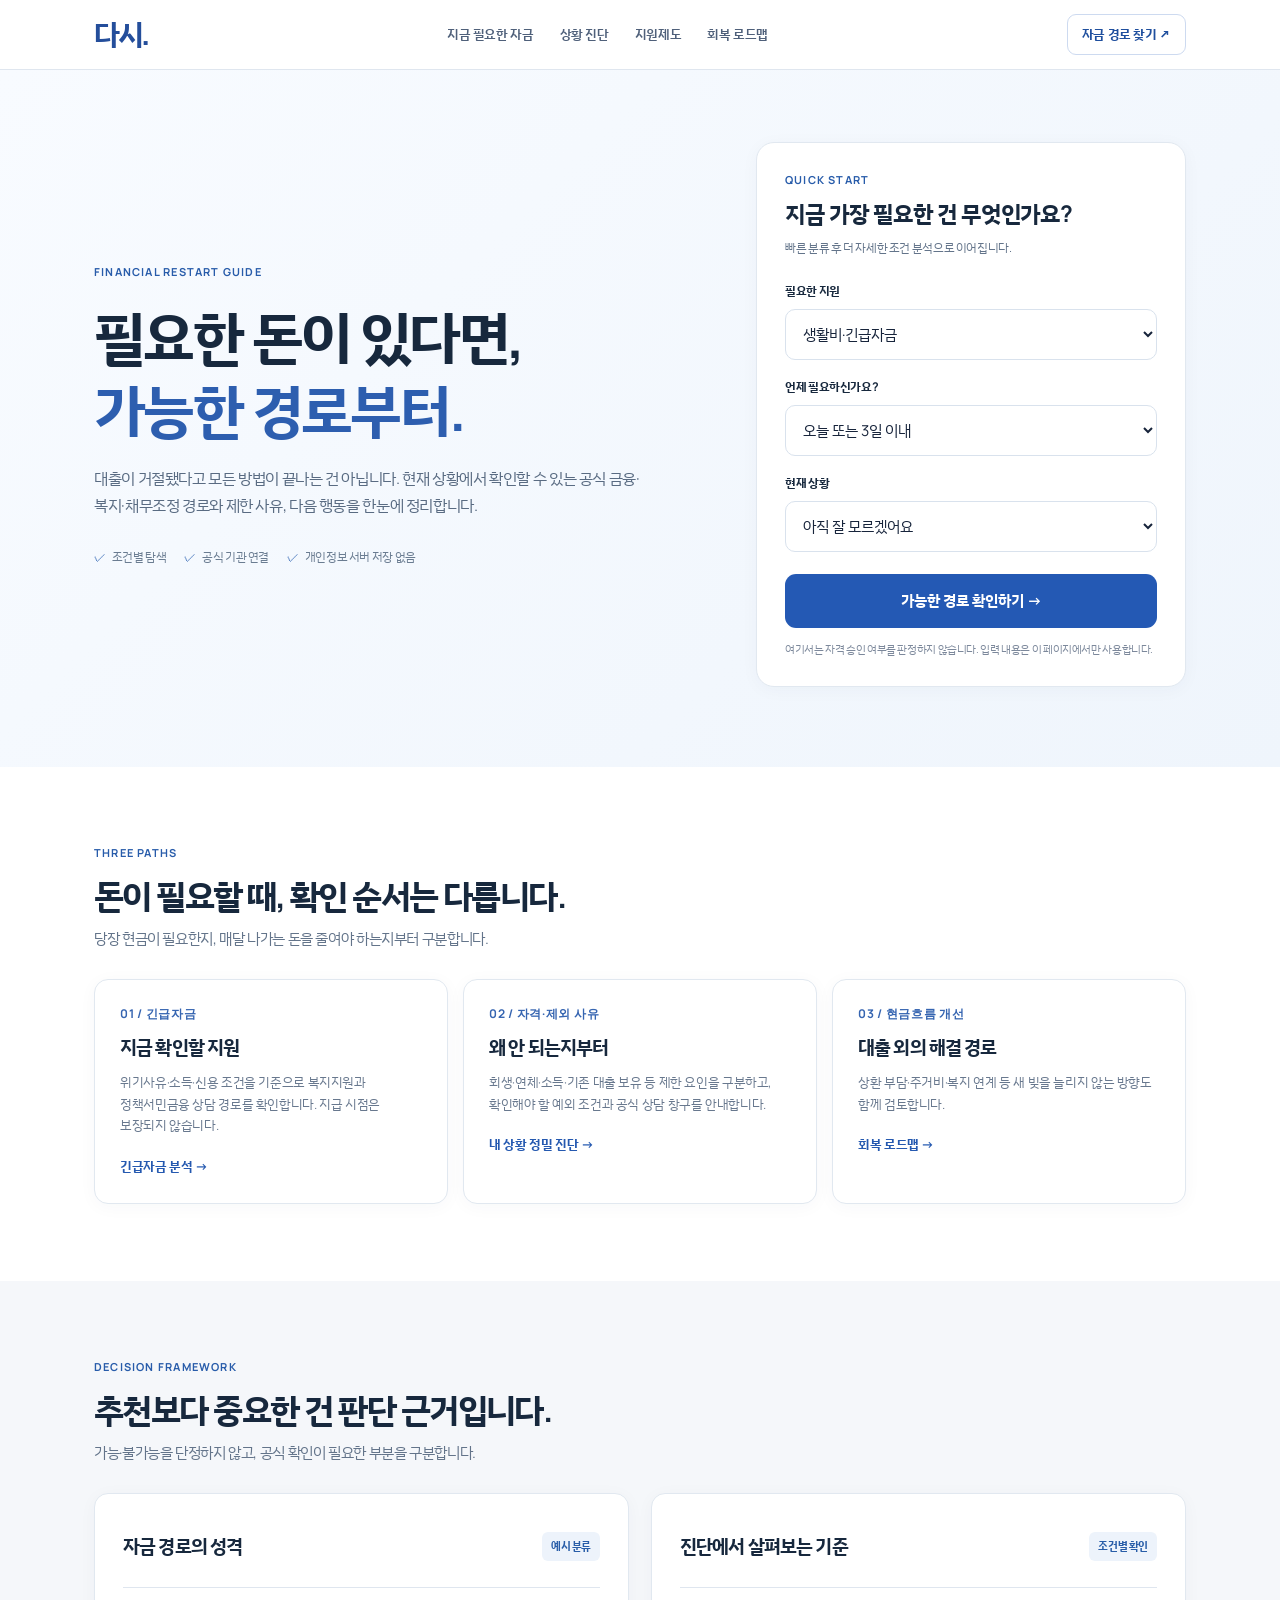
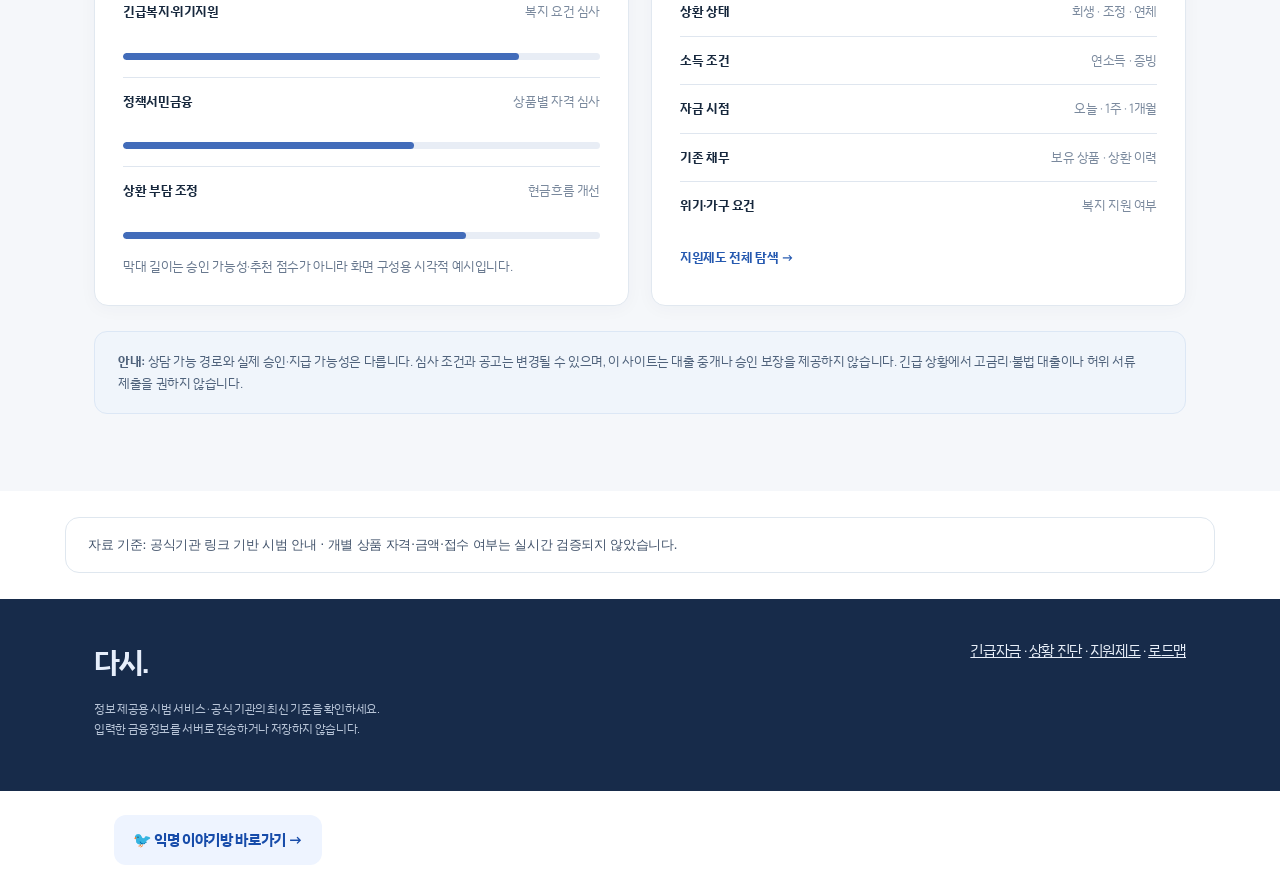
==== commit 689123d8: "Add files via upload" ====
--- a/index.html
+++ b/index.html
@@ -2,4 +2,4 @@
 :root{--ink:#17243b;--muted:#66748a;--line:#e3e9ef;--blue:#2559bf;--pale:#f0f5fc;--bg:#f8fafc}*{box-sizing:border-box}html{scroll-behavior:smooth}body{margin:0;background:#fff;color:var(--ink);font-family:'IBM Plex Sans KR',sans-serif;font-size:15px;line-height:1.65;letter-spacing:-.025em}button,input,select{font:inherit}a{color:inherit;text-decoration:none}button{cursor:pointer}.wrap{max-width:1140px;margin:auto;padding:0 24px}.nav{height:70px;border-bottom:1px solid var(--line);display:flex;align-items:center;background:#fff}.nav .wrap{width:100%;display:flex;align-items:center;justify-content:space-between;gap:15px}.brand{font-weight:700;font-size:29px;letter-spacing:-2px;color:#244e9b}.links{display:flex;gap:26px;font-size:13px;font-weight:600;color:#4f607a}.navcta{border:1px solid #cddaf0;border-radius:9px;padding:9px 14px;font-size:13px;font-weight:700;color:#1f4f9e}.hero{background:linear-gradient(135deg,#f8fbff,#eff5fc);padding:72px 0 80px}.hero-grid{display:grid;grid-template-columns:1fr 430px;gap:58px;align-items:center}.eyebrow{font-size:12px;font-weight:700;color:#285caa;letter-spacing:.04em}.hero h1{font-size:clamp(38px,4.5vw,58px);line-height:1.27;letter-spacing:-.075em;margin:19px 0 19px;font-weight:700}.hero h1 span{color:#2d5eaf}.lead{font-size:16px;color:#596b82;max-width:550px}.proof{display:flex;gap:18px;flex-wrap:wrap;margin-top:29px;font-size:12px;color:#6a7c91}.proof span:before{content:'✓';color:#3166b4;margin-right:6px}.panel{background:white;border:1px solid #e0e8f2;border-radius:19px;padding:28px;box-shadow:0 22px 50px #234c7a12}.panel h2{font-size:23px;line-height:1.4;letter-spacing:-.055em;margin:8px 0 9px}.hint{font-size:12px;color:#75839a;margin:0 0 23px}.field{margin:17px 0}.field label{display:block;font-size:12px;font-weight:700;margin-bottom:8px}.field select,.field input{width:100%;border:1px solid #d9e2ed;border-radius:10px;background:#fff;padding:13px;color:#17243b;min-height:47px}.field input:focus,.field select:focus{outline:2px solid #9bb9ec;outline-offset:1px}.primary{display:block;text-align:center;background:#2459b4;color:#fff;border:0;border-radius:11px;padding:15px 18px;font-weight:700;width:100%;margin-top:22px}.primary:hover{background:#1a4899}.mini{font-size:11px;color:#7c889b;margin:12px 0 0}.section{padding:77px 0}.section.alt{background:var(--bg)}.sectionhead{margin-bottom:27px}.sectionhead h2{font-size:clamp(25px,3vw,34px);letter-spacing:-.06em;margin:9px 0}.sectionhead p{color:var(--muted);margin:0}.grid{display:grid;grid-template-columns:repeat(3,minmax(0,1fr));gap:15px}.card{border:1px solid var(--line);border-radius:15px;padding:25px;background:white;min-width:0}.num{font:700 12px Manrope,sans-serif;color:#3665b1;letter-spacing:.06em}.card h3{font-size:19px;letter-spacing:-.045em;margin:12px 0}.card p{font-size:13px;color:#68788e;margin:0}.card a{display:inline-block;font-weight:700;color:#2559b0;font-size:13px;margin-top:19px}.bar{height:7px;border-radius:8px;background:#e8edf5;overflow:hidden;margin:17px 0}.bar>i{display:block;height:100%;background:#426cba;border-radius:8px}.matrix{display:grid;grid-template-columns:1fr 1fr;gap:22px}.matrix .card{padding:28px}.status{font-size:11px;font-weight:700;border-radius:20px;padding:5px 9px;background:#edf3fb;color:#285da8}.tagline{display:flex;align-items:center;justify-content:space-between;gap:10px}.rows{margin-top:16px}.item{padding:13px 0;border-top:1px solid var(--line);display:flex;gap:10px;justify-content:space-between;font-size:13px}.item span{color:#7a899d}.notice{background:#f0f5fb;border:1px solid #dce7f5;padding:19px 23px;border-radius:13px;color:#4f627b;font-size:13px;margin-top:25px}.footer{background:#172b4a;color:#e8eff9;padding:40px 0}.footer .wrap{display:flex;justify-content:space-between;gap:20px;flex-wrap:wrap}.footer p{font-size:12px;color:#b8c5d8;max-width:700px}.footer a{text-decoration:underline}#quick{margin-top:15px;border:1px solid #d7e3f2;background:#f6f9fe;padding:14px;border-radius:11px;font-size:13px;display:none}#quick strong{display:block;margin-bottom:6px}#quick a{display:inline-block;color:#2459b4;font-weight:700;margin-top:8px}.note-plain{font-size:12px;color:#6c7e93;margin-top:10px}@media(max-width:850px){.hero-grid{grid-template-columns:1fr;gap:26px}.hero{padding:46px 0 56px}.links{gap:13px}.grid{grid-template-columns:1fr 1fr}.matrix{grid-template-columns:1fr}}@media(max-width:570px){.wrap{padding:0 18px}.nav{height:64px}.brand{font-size:26px}.links{display:none}.hero h1{font-size:39px}.hero .lead{font-size:14px}.panel{padding:21px}.section{padding:54px 0}.grid{grid-template-columns:1fr}.card{padding:21px}.matrix .card{padding:21px}.footer .wrap{display:block}}
 </style></head><body><header class="nav"><div class="wrap"><a href="index.html" class="brand" aria-label="다시 홈">다시.</a><nav class="links"><a href="urgent.html">지금 필요한 자금</a><a href="diagnosis.html">상황 진단</a><a href="schemes.html">지원제도</a><a href="dashboard.html">회복 로드맵</a></nav><a class="navcta" href="urgent.html">자금 경로 찾기 ↗</a></div></header><main><section class="hero"><div class="wrap hero-grid"><div><div class="eyebrow">FINANCIAL RESTART GUIDE</div><h1>필요한 돈이 있다면,<br><span>가능한 경로부터.</span></h1><p class="lead">대출이 거절됐다고 모든 방법이 끝나는 건 아닙니다. 현재 상황에서 확인할 수 있는 공식 금융·복지·채무조정 경로와 제한 사유, 다음 행동을 한눈에 정리합니다.</p><div class="proof"><span>조건별 탐색</span><span>공식 기관 연결</span><span>개인정보 서버 저장 없음</span></div></div><div class="panel"><div class="eyebrow">QUICK START</div><h2>지금 가장 필요한 건 무엇인가요?</h2><p class="hint">빠른 분류 후 더 자세한 조건 분석으로 이어집니다.</p><form id="quickform"><div class="field"><label for="purpose">필요한 지원</label><select id="purpose"><option value="cash">생활비·긴급자금</option><option value="debt">상환 부담 줄이기</option><option value="housing">월세·주거비 지원</option><option value="all">내 상황 전체 분석</option></select></div><div class="field"><label for="when">언제 필요하신가요?</label><select id="when"><option value="today">오늘 또는 3일 이내</option><option value="week">일주일 이내</option><option value="month">한 달 이내</option><option value="later">장기적으로 준비</option></select></div><div class="field"><label for="status">현재 상황</label><select id="status"><option value="unknown">아직 잘 모르겠어요</option><option value="rehab">개인회생 진행 중</option><option value="adjust">채무조정 진행 중</option><option value="overdue">연체 중</option><option value="normal">정상 상환 중</option></select></div><button class="primary" type="submit">가능한 경로 확인하기 →</button><div id="quick" aria-live="polite"></div><p class="mini">여기서는 자격 승인 여부를 판정하지 않습니다. 입력 내용은 이 페이지에서만 사용합니다.</p></form></div></div></section><section class="section" id="paths"><div class="wrap"><div class="sectionhead"><div class="eyebrow">THREE PATHS</div><h2>돈이 필요할 때, 확인 순서는 다릅니다.</h2><p>당장 현금이 필요한지, 매달 나가는 돈을 줄여야 하는지부터 구분합니다.</p></div><div class="grid"><article class="card"><div class="num">01 / 긴급자금</div><h3>지금 확인할 지원</h3><p>위기사유·소득·신용 조건을 기준으로 복지지원과 정책서민금융 상담 경로를 확인합니다. 지급 시점은 보장되지 않습니다.</p><a href="urgent.html">긴급자금 분석 →</a></article><article class="card"><div class="num">02 / 자격·제외 사유</div><h3>왜 안 되는지부터</h3><p>회생·연체·소득·기존 대출 보유 등 제한 요인을 구분하고, 확인해야 할 예외 조건과 공식 상담 창구를 안내합니다.</p><a href="diagnosis.html">내 상황 정밀 진단 →</a></article><article class="card"><div class="num">03 / 현금흐름 개선</div><h3>대출 외의 해결 경로</h3><p>상환 부담·주거비·복지 연계 등 새 빚을 늘리지 않는 방향도 함께 검토합니다.</p><a href="dashboard.html">회복 로드맵 →</a></article></div></div></section><section class="section alt"><div class="wrap"><div class="sectionhead"><div class="eyebrow">DECISION FRAMEWORK</div><h2>추천보다 중요한 건 판단 근거입니다.</h2><p>가능·불가능을 단정하지 않고, 공식 확인이 필요한 부분을 구분합니다.</p></div><div class="matrix"><div class="card"><div class="tagline"><h3>자금 경로의 성격</h3><span class="status">예시 분류</span></div><div class="rows"><div class="item"><b>긴급복지·위기지원</b><span>복지 요건 심사</span></div><div class="bar"><i style="width:83%"></i></div><div class="item"><b>정책서민금융</b><span>상품별 자격 심사</span></div><div class="bar"><i style="width:61%"></i></div><div class="item"><b>상환 부담 조정</b><span>현금흐름 개선</span></div><div class="bar"><i style="width:72%"></i></div></div><p class="note-plain">막대 길이는 승인 가능성·추천 점수가 아니라 화면 구성용 시각적 예시입니다.</p></div><div class="card"><div class="tagline"><h3>진단에서 살펴보는 기준</h3><span class="status">조건별 확인</span></div><div class="rows"><div class="item"><b>상환 상태</b><span>회생 · 조정 · 연체</span></div><div class="item"><b>소득 조건</b><span>연소득 · 증빙</span></div><div class="item"><b>자금 시점</b><span>오늘 · 1주 · 1개월</span></div><div class="item"><b>기존 채무</b><span>보유 상품 · 상환 이력</span></div><div class="item"><b>위기·가구 요건</b><span>복지 지원 여부</span></div></div><a href="schemes.html" style="display:inline-block;margin-top:17px;font-size:13px;font-weight:700;color:#2559b0">지원제도 전체 탐색 →</a></div></div><div class="notice"><b>안내:</b> 상담 가능 경로와 실제 승인·지급 가능성은 다릅니다. 심사 조건과 공고는 변경될 수 있으며, 이 사이트는 대출 중개나 승인 보장을 제공하지 않습니다. 긴급 상황에서 고금리·불법 대출이나 허위 서류 제출을 권하지 않습니다.</div></div></section></main><footer class="footer"><div class="wrap"><div><div class="brand" style="color:#e6eefb">다시.</div><p>정보 제공용 시범 서비스 · 공식 기관의 최신 기준을 확인하세요.<br>입력한 금융정보를 서버로 전송하거나 저장하지 않습니다.</p></div><div><a href="urgent.html">긴급자금</a> · <a href="diagnosis.html">상황 진단</a> · <a href="schemes.html">지원제도</a> · <a href="dashboard.html">로드맵</a></div></div></footer><script>
 (function(){const f=document.getElementById('quickform');f.addEventListener('submit',function(e){e.preventDefault();const purpose=document.getElementById('purpose').value,when=document.getElementById('when').value,status=document.getElementById('status').value;const target=purpose==='all'?'diagnosis.html':purpose==='debt'?'dashboard.html':purpose==='housing'?'schemes.html':'urgent.html';const message=when==='today'?'당일 지급이 보장되는 지원은 없습니다. 상담 가능 여부와 실제 처리 시간을 구분해 확인하세요.':when==='week'?'1주 이내 처리 여부는 기관과 상품마다 다릅니다. 공식 창구에서 확인하세요.':'장기적인 부담 완화까지 함께 살펴보세요.';const note=status==='rehab'?' 개인회생 중에는 성실상환 회차와 미납·기존 채무를 함께 확인해야 합니다.':status==='overdue'?' 연체 중에는 신규 대출보다 채무조정·복지 상담을 우선 확인할 수 있습니다.':'';const box=document.getElementById('quick');box.style.display='block';box.replaceChildren();const title=document.createElement('strong');title.textContent='먼저 확인할 경로를 정리했어요.';const desc=document.createElement('div');desc.textContent=message+note;const link=document.createElement('a');link.href=target;link.textContent='조건별 상세 분석으로 이동 →';box.append(title,desc,link);link.focus()})})();
-</script></body></html>
+</script><script defer src="site-refresh.js"></script><script src="site-config.js"></script><script defer src="data-status.js"></script><div style="max-width:1100px;margin:24px auto;padding:0 24px"><a href="chat.html" style="display:inline-block;padding:13px 19px;background:#eef4ff;color:#174caa;border-radius:12px;font-weight:750;text-decoration:none">🐦 익명 이야기방 바로가기 →</a></div></body></html>
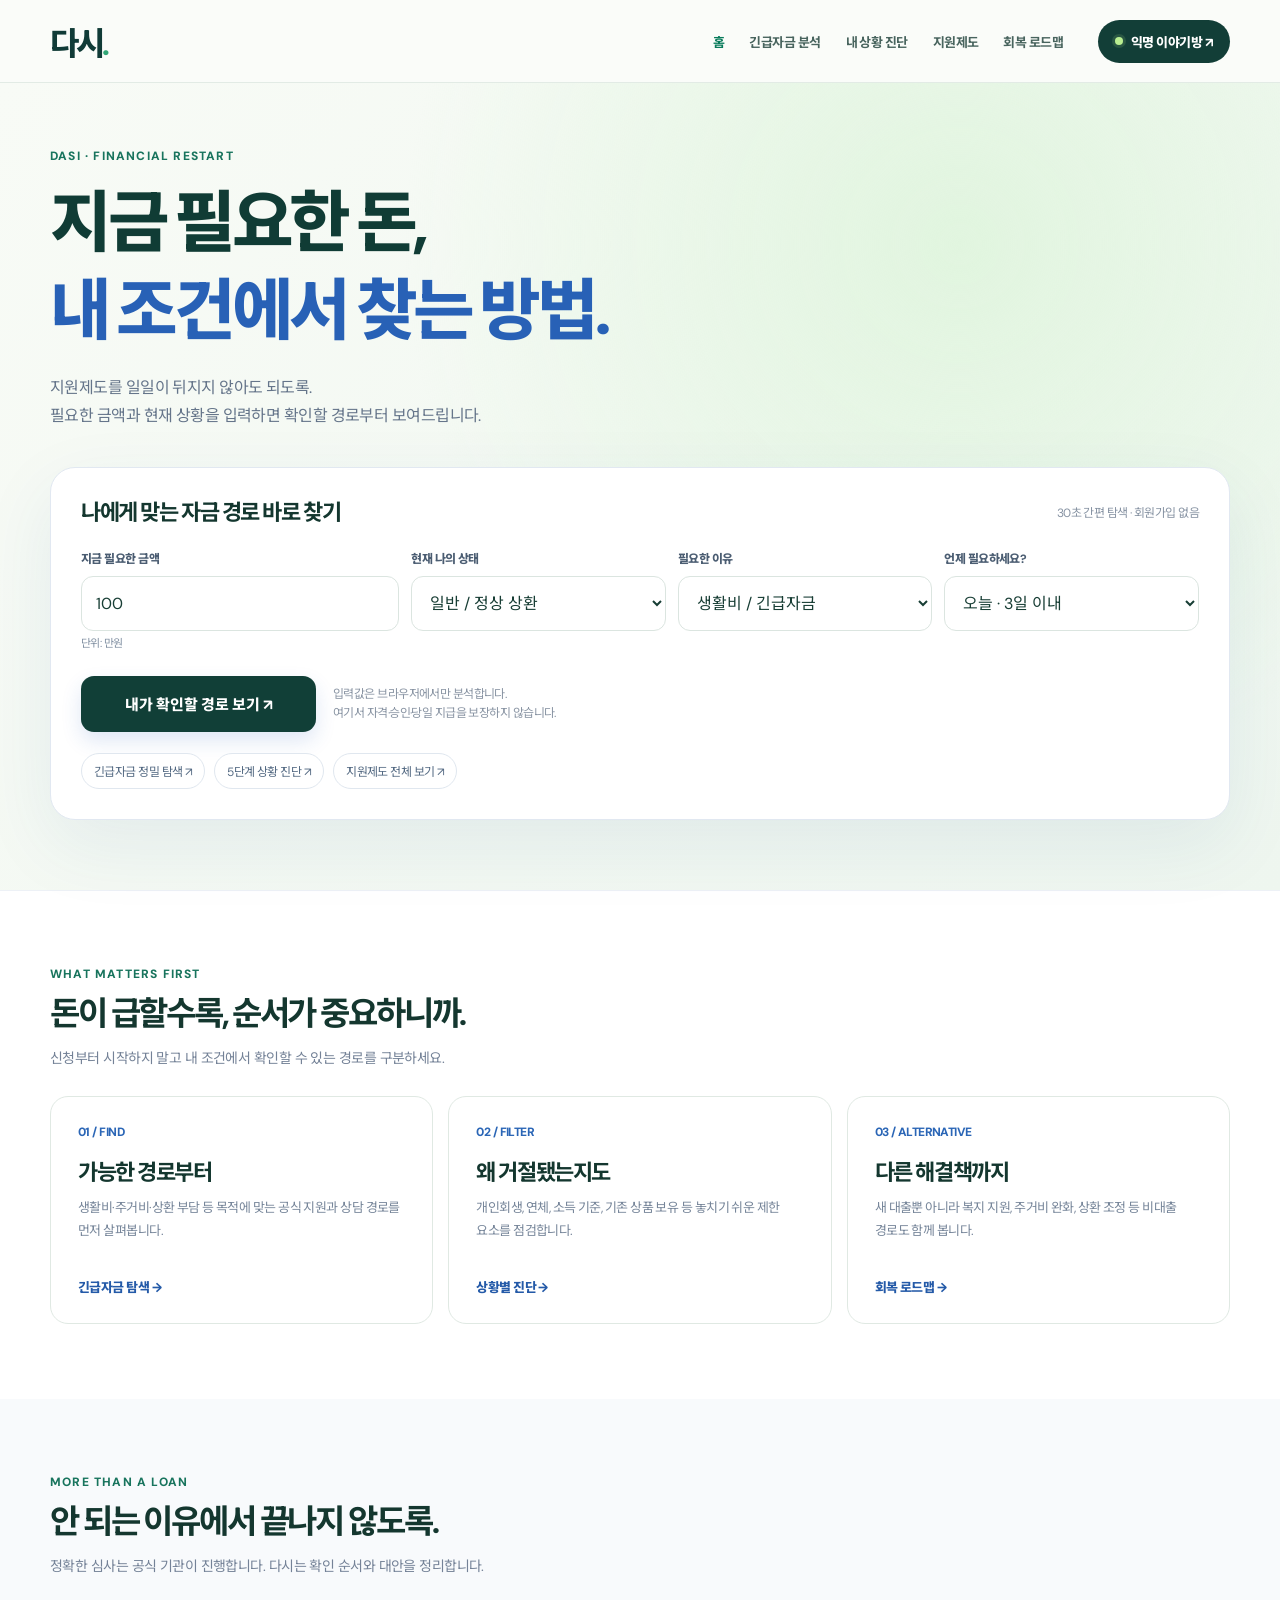
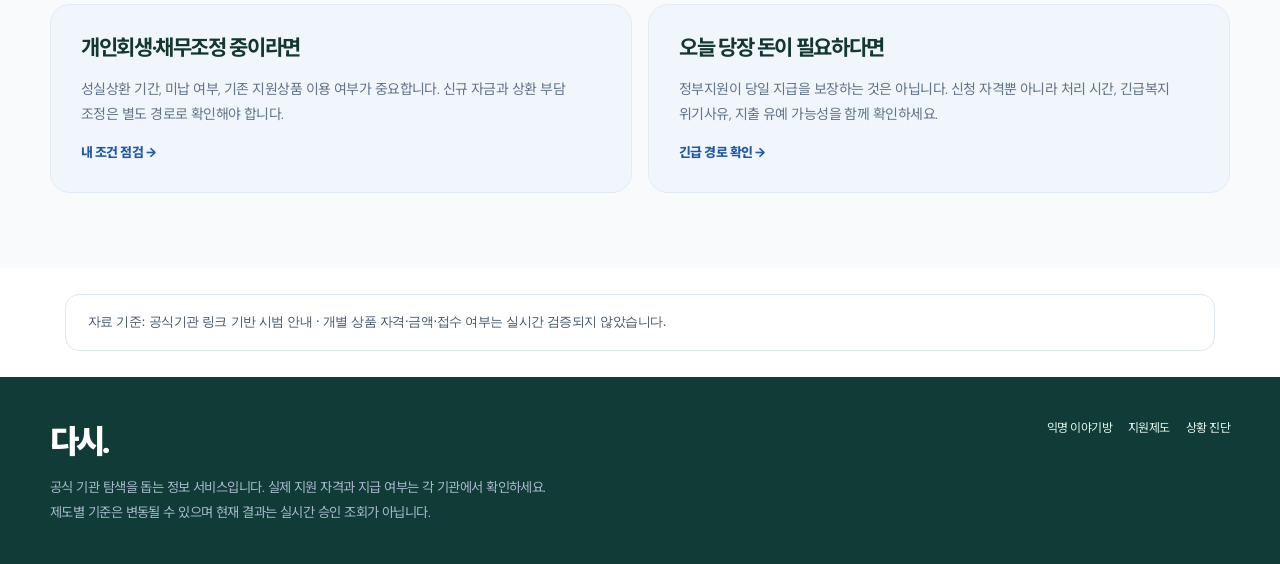
==== commit 30b591e7: "Add files via upload" ====
--- a/index.html
+++ b/index.html
@@ -1,5 +1,5 @@
-<!doctype html><html lang="ko"><head><meta charset="utf-8"><meta name="viewport" content="width=device-width,initial-scale=1"><meta name="theme-color" content="#f7f8fa"><meta name="description" content="지금 필요한 자금, 내 조건에서 확인할 수 있는 공식 경로부터. 개인회생·채무조정·긴급복지·서민금융 맞춤 탐색."><title>다시 — 필요한 돈, 가능한 경로부터</title><link rel="preconnect" href="https://fonts.googleapis.com"><link rel="preconnect" href="https://fonts.gstatic.com" crossorigin><link href="https://fonts.googleapis.com/css2?family=IBM+Plex+Sans+KR:wght@400;500;600;700&family=Manrope:wght@400;500;600;700;800&display=swap" rel="stylesheet"><style>
-:root{--ink:#17243b;--muted:#66748a;--line:#e3e9ef;--blue:#2559bf;--pale:#f0f5fc;--bg:#f8fafc}*{box-sizing:border-box}html{scroll-behavior:smooth}body{margin:0;background:#fff;color:var(--ink);font-family:'IBM Plex Sans KR',sans-serif;font-size:15px;line-height:1.65;letter-spacing:-.025em}button,input,select{font:inherit}a{color:inherit;text-decoration:none}button{cursor:pointer}.wrap{max-width:1140px;margin:auto;padding:0 24px}.nav{height:70px;border-bottom:1px solid var(--line);display:flex;align-items:center;background:#fff}.nav .wrap{width:100%;display:flex;align-items:center;justify-content:space-between;gap:15px}.brand{font-weight:700;font-size:29px;letter-spacing:-2px;color:#244e9b}.links{display:flex;gap:26px;font-size:13px;font-weight:600;color:#4f607a}.navcta{border:1px solid #cddaf0;border-radius:9px;padding:9px 14px;font-size:13px;font-weight:700;color:#1f4f9e}.hero{background:linear-gradient(135deg,#f8fbff,#eff5fc);padding:72px 0 80px}.hero-grid{display:grid;grid-template-columns:1fr 430px;gap:58px;align-items:center}.eyebrow{font-size:12px;font-weight:700;color:#285caa;letter-spacing:.04em}.hero h1{font-size:clamp(38px,4.5vw,58px);line-height:1.27;letter-spacing:-.075em;margin:19px 0 19px;font-weight:700}.hero h1 span{color:#2d5eaf}.lead{font-size:16px;color:#596b82;max-width:550px}.proof{display:flex;gap:18px;flex-wrap:wrap;margin-top:29px;font-size:12px;color:#6a7c91}.proof span:before{content:'✓';color:#3166b4;margin-right:6px}.panel{background:white;border:1px solid #e0e8f2;border-radius:19px;padding:28px;box-shadow:0 22px 50px #234c7a12}.panel h2{font-size:23px;line-height:1.4;letter-spacing:-.055em;margin:8px 0 9px}.hint{font-size:12px;color:#75839a;margin:0 0 23px}.field{margin:17px 0}.field label{display:block;font-size:12px;font-weight:700;margin-bottom:8px}.field select,.field input{width:100%;border:1px solid #d9e2ed;border-radius:10px;background:#fff;padding:13px;color:#17243b;min-height:47px}.field input:focus,.field select:focus{outline:2px solid #9bb9ec;outline-offset:1px}.primary{display:block;text-align:center;background:#2459b4;color:#fff;border:0;border-radius:11px;padding:15px 18px;font-weight:700;width:100%;margin-top:22px}.primary:hover{background:#1a4899}.mini{font-size:11px;color:#7c889b;margin:12px 0 0}.section{padding:77px 0}.section.alt{background:var(--bg)}.sectionhead{margin-bottom:27px}.sectionhead h2{font-size:clamp(25px,3vw,34px);letter-spacing:-.06em;margin:9px 0}.sectionhead p{color:var(--muted);margin:0}.grid{display:grid;grid-template-columns:repeat(3,minmax(0,1fr));gap:15px}.card{border:1px solid var(--line);border-radius:15px;padding:25px;background:white;min-width:0}.num{font:700 12px Manrope,sans-serif;color:#3665b1;letter-spacing:.06em}.card h3{font-size:19px;letter-spacing:-.045em;margin:12px 0}.card p{font-size:13px;color:#68788e;margin:0}.card a{display:inline-block;font-weight:700;color:#2559b0;font-size:13px;margin-top:19px}.bar{height:7px;border-radius:8px;background:#e8edf5;overflow:hidden;margin:17px 0}.bar>i{display:block;height:100%;background:#426cba;border-radius:8px}.matrix{display:grid;grid-template-columns:1fr 1fr;gap:22px}.matrix .card{padding:28px}.status{font-size:11px;font-weight:700;border-radius:20px;padding:5px 9px;background:#edf3fb;color:#285da8}.tagline{display:flex;align-items:center;justify-content:space-between;gap:10px}.rows{margin-top:16px}.item{padding:13px 0;border-top:1px solid var(--line);display:flex;gap:10px;justify-content:space-between;font-size:13px}.item span{color:#7a899d}.notice{background:#f0f5fb;border:1px solid #dce7f5;padding:19px 23px;border-radius:13px;color:#4f627b;font-size:13px;margin-top:25px}.footer{background:#172b4a;color:#e8eff9;padding:40px 0}.footer .wrap{display:flex;justify-content:space-between;gap:20px;flex-wrap:wrap}.footer p{font-size:12px;color:#b8c5d8;max-width:700px}.footer a{text-decoration:underline}#quick{margin-top:15px;border:1px solid #d7e3f2;background:#f6f9fe;padding:14px;border-radius:11px;font-size:13px;display:none}#quick strong{display:block;margin-bottom:6px}#quick a{display:inline-block;color:#2459b4;font-weight:700;margin-top:8px}.note-plain{font-size:12px;color:#6c7e93;margin-top:10px}@media(max-width:850px){.hero-grid{grid-template-columns:1fr;gap:26px}.hero{padding:46px 0 56px}.links{gap:13px}.grid{grid-template-columns:1fr 1fr}.matrix{grid-template-columns:1fr}}@media(max-width:570px){.wrap{padding:0 18px}.nav{height:64px}.brand{font-size:26px}.links{display:none}.hero h1{font-size:39px}.hero .lead{font-size:14px}.panel{padding:21px}.section{padding:54px 0}.grid{grid-template-columns:1fr}.card{padding:21px}.matrix .card{padding:21px}.footer .wrap{display:block}}
-</style></head><body><header class="nav"><div class="wrap"><a href="index.html" class="brand" aria-label="다시 홈">다시.</a><nav class="links"><a href="urgent.html">지금 필요한 자금</a><a href="diagnosis.html">상황 진단</a><a href="schemes.html">지원제도</a><a href="dashboard.html">회복 로드맵</a></nav><a class="navcta" href="urgent.html">자금 경로 찾기 ↗</a></div></header><main><section class="hero"><div class="wrap hero-grid"><div><div class="eyebrow">FINANCIAL RESTART GUIDE</div><h1>필요한 돈이 있다면,<br><span>가능한 경로부터.</span></h1><p class="lead">대출이 거절됐다고 모든 방법이 끝나는 건 아닙니다. 현재 상황에서 확인할 수 있는 공식 금융·복지·채무조정 경로와 제한 사유, 다음 행동을 한눈에 정리합니다.</p><div class="proof"><span>조건별 탐색</span><span>공식 기관 연결</span><span>개인정보 서버 저장 없음</span></div></div><div class="panel"><div class="eyebrow">QUICK START</div><h2>지금 가장 필요한 건 무엇인가요?</h2><p class="hint">빠른 분류 후 더 자세한 조건 분석으로 이어집니다.</p><form id="quickform"><div class="field"><label for="purpose">필요한 지원</label><select id="purpose"><option value="cash">생활비·긴급자금</option><option value="debt">상환 부담 줄이기</option><option value="housing">월세·주거비 지원</option><option value="all">내 상황 전체 분석</option></select></div><div class="field"><label for="when">언제 필요하신가요?</label><select id="when"><option value="today">오늘 또는 3일 이내</option><option value="week">일주일 이내</option><option value="month">한 달 이내</option><option value="later">장기적으로 준비</option></select></div><div class="field"><label for="status">현재 상황</label><select id="status"><option value="unknown">아직 잘 모르겠어요</option><option value="rehab">개인회생 진행 중</option><option value="adjust">채무조정 진행 중</option><option value="overdue">연체 중</option><option value="normal">정상 상환 중</option></select></div><button class="primary" type="submit">가능한 경로 확인하기 →</button><div id="quick" aria-live="polite"></div><p class="mini">여기서는 자격 승인 여부를 판정하지 않습니다. 입력 내용은 이 페이지에서만 사용합니다.</p></form></div></div></section><section class="section" id="paths"><div class="wrap"><div class="sectionhead"><div class="eyebrow">THREE PATHS</div><h2>돈이 필요할 때, 확인 순서는 다릅니다.</h2><p>당장 현금이 필요한지, 매달 나가는 돈을 줄여야 하는지부터 구분합니다.</p></div><div class="grid"><article class="card"><div class="num">01 / 긴급자금</div><h3>지금 확인할 지원</h3><p>위기사유·소득·신용 조건을 기준으로 복지지원과 정책서민금융 상담 경로를 확인합니다. 지급 시점은 보장되지 않습니다.</p><a href="urgent.html">긴급자금 분석 →</a></article><article class="card"><div class="num">02 / 자격·제외 사유</div><h3>왜 안 되는지부터</h3><p>회생·연체·소득·기존 대출 보유 등 제한 요인을 구분하고, 확인해야 할 예외 조건과 공식 상담 창구를 안내합니다.</p><a href="diagnosis.html">내 상황 정밀 진단 →</a></article><article class="card"><div class="num">03 / 현금흐름 개선</div><h3>대출 외의 해결 경로</h3><p>상환 부담·주거비·복지 연계 등 새 빚을 늘리지 않는 방향도 함께 검토합니다.</p><a href="dashboard.html">회복 로드맵 →</a></article></div></div></section><section class="section alt"><div class="wrap"><div class="sectionhead"><div class="eyebrow">DECISION FRAMEWORK</div><h2>추천보다 중요한 건 판단 근거입니다.</h2><p>가능·불가능을 단정하지 않고, 공식 확인이 필요한 부분을 구분합니다.</p></div><div class="matrix"><div class="card"><div class="tagline"><h3>자금 경로의 성격</h3><span class="status">예시 분류</span></div><div class="rows"><div class="item"><b>긴급복지·위기지원</b><span>복지 요건 심사</span></div><div class="bar"><i style="width:83%"></i></div><div class="item"><b>정책서민금융</b><span>상품별 자격 심사</span></div><div class="bar"><i style="width:61%"></i></div><div class="item"><b>상환 부담 조정</b><span>현금흐름 개선</span></div><div class="bar"><i style="width:72%"></i></div></div><p class="note-plain">막대 길이는 승인 가능성·추천 점수가 아니라 화면 구성용 시각적 예시입니다.</p></div><div class="card"><div class="tagline"><h3>진단에서 살펴보는 기준</h3><span class="status">조건별 확인</span></div><div class="rows"><div class="item"><b>상환 상태</b><span>회생 · 조정 · 연체</span></div><div class="item"><b>소득 조건</b><span>연소득 · 증빙</span></div><div class="item"><b>자금 시점</b><span>오늘 · 1주 · 1개월</span></div><div class="item"><b>기존 채무</b><span>보유 상품 · 상환 이력</span></div><div class="item"><b>위기·가구 요건</b><span>복지 지원 여부</span></div></div><a href="schemes.html" style="display:inline-block;margin-top:17px;font-size:13px;font-weight:700;color:#2559b0">지원제도 전체 탐색 →</a></div></div><div class="notice"><b>안내:</b> 상담 가능 경로와 실제 승인·지급 가능성은 다릅니다. 심사 조건과 공고는 변경될 수 있으며, 이 사이트는 대출 중개나 승인 보장을 제공하지 않습니다. 긴급 상황에서 고금리·불법 대출이나 허위 서류 제출을 권하지 않습니다.</div></div></section></main><footer class="footer"><div class="wrap"><div><div class="brand" style="color:#e6eefb">다시.</div><p>정보 제공용 시범 서비스 · 공식 기관의 최신 기준을 확인하세요.<br>입력한 금융정보를 서버로 전송하거나 저장하지 않습니다.</p></div><div><a href="urgent.html">긴급자금</a> · <a href="diagnosis.html">상황 진단</a> · <a href="schemes.html">지원제도</a> · <a href="dashboard.html">로드맵</a></div></div></footer><script>
-(function(){const f=document.getElementById('quickform');f.addEventListener('submit',function(e){e.preventDefault();const purpose=document.getElementById('purpose').value,when=document.getElementById('when').value,status=document.getElementById('status').value;const target=purpose==='all'?'diagnosis.html':purpose==='debt'?'dashboard.html':purpose==='housing'?'schemes.html':'urgent.html';const message=when==='today'?'당일 지급이 보장되는 지원은 없습니다. 상담 가능 여부와 실제 처리 시간을 구분해 확인하세요.':when==='week'?'1주 이내 처리 여부는 기관과 상품마다 다릅니다. 공식 창구에서 확인하세요.':'장기적인 부담 완화까지 함께 살펴보세요.';const note=status==='rehab'?' 개인회생 중에는 성실상환 회차와 미납·기존 채무를 함께 확인해야 합니다.':status==='overdue'?' 연체 중에는 신규 대출보다 채무조정·복지 상담을 우선 확인할 수 있습니다.':'';const box=document.getElementById('quick');box.style.display='block';box.replaceChildren();const title=document.createElement('strong');title.textContent='먼저 확인할 경로를 정리했어요.';const desc=document.createElement('div');desc.textContent=message+note;const link=document.createElement('a');link.href=target;link.textContent='조건별 상세 분석으로 이동 →';box.append(title,desc,link);link.focus()})})();
-</script><script defer src="site-refresh.js"></script><script src="site-config.js"></script><script defer src="data-status.js"></script><div style="max-width:1100px;margin:24px auto;padding:0 24px"><a href="chat.html" style="display:inline-block;padding:13px 19px;background:#eef4ff;color:#174caa;border-radius:12px;font-weight:750;text-decoration:none">🐦 익명 이야기방 바로가기 →</a></div></body></html>
+<!doctype html><html lang="ko"><head><meta charset="utf-8"><meta name="viewport" content="width=device-width,initial-scale=1"><meta name="theme-color" content="#f7f8fa"><meta name="description" content="필요한 돈과 내 상황을 입력하면 확인할 금융·복지 경로를 먼저 보여주는 다시"><title>다시 — 내 상황에 맞는 자금 경로</title><link rel="preconnect" href="https://fonts.googleapis.com"><link rel="preconnect" href="https://fonts.gstatic.com" crossorigin><link href="https://fonts.googleapis.com/css2?family=Pretendard:wght@400;500;600;700;800;900&family=DM+Sans:wght@500;600;700;800&display=swap" rel="stylesheet"><style>
+:root{--navy:#132c49;--blue:#2058b6;--ink:#16253a;--muted:#6c7a8b;--line:#e6ebf1;--bg:#f6f8fb;--mint:#d9f2e9}*{box-sizing:border-box}body{margin:0;font-family:Pretendard,'Apple SD Gothic Neo',system-ui,sans-serif;color:var(--ink);background:white;letter-spacing:-.045em}a{text-decoration:none;color:inherit}button,input,select{font:inherit}button{cursor:pointer}.wrap{width:min(1180px,calc(100% - 44px));margin:auto}.nav{height:78px;border-bottom:1px solid #edf0f4;background:#fff}.navinner{height:100%;display:flex;align-items:center;gap:38px}.logo{font-size:32px;font-weight:900;letter-spacing:-.1em;color:#174b9c}.navlinks{display:flex;gap:30px;font-size:14px;color:#536378;font-weight:650}.navright{margin-left:auto;display:flex;gap:10px;align-items:center}.chat{border:1px solid #d6e1ef;background:#f6f9fe;color:#16488e;border-radius:999px;padding:11px 16px;font-size:13px;font-weight:800;white-space:nowrap}.navcta{border-radius:999px;background:#163c73;color:white;padding:11px 17px;font-size:13px;font-weight:750}.hero{background:radial-gradient(ellipse at 92% 2%,#e4efff 0%,transparent 45%),linear-gradient(180deg,#f9fbfe,#f3f7fc);border-bottom:1px solid #edf1f6;padding:65px 0 70px}.herohead{max-width:830px}.eyebrow{color:#2562b5;font-size:12px;letter-spacing:.12em;font-weight:800}.hero h1{font-size:clamp(37px,5.5vw,67px);line-height:1.17;letter-spacing:-.075em;margin:16px 0 17px;font-weight:850}.hero h1 em{font-style:normal;color:#2861b6}.sub{font-size:16px;line-height:1.75;color:#65758a;margin:0}.searchpanel{margin-top:37px;background:#fff;border:1px solid #e1e8f1;border-radius:25px;box-shadow:0 25px 75px #1d4c8614;padding:30px}.paneltop{display:flex;justify-content:space-between;gap:15px;align-items:center;margin-bottom:22px}.paneltop h2{font-size:22px;margin:0;letter-spacing:-.055em}.paneltop small{color:#8793a3;font-size:12px}.fields{display:grid;grid-template-columns:1.25fr 1fr 1fr 1fr;gap:12px}.field label{font-size:12px;font-weight:800;display:block;margin-bottom:9px;color:#4b5d72}.field select,.field input{width:100%;min-height:55px;border:1px solid #dfe6ee;border-radius:12px;background:#fbfcfe;padding:0 14px;color:#1d3048;outline:none}.field select:focus,.field input:focus{border-color:#3876d1;box-shadow:0 0 0 3px #3774cb18}.actionrow{display:flex;align-items:center;gap:17px;margin-top:21px}.go{border:0;background:#235bb7;color:#fff;padding:17px 28px;border-radius:12px;font-weight:800;font-size:15px;min-width:235px;box-shadow:0 9px 20px #235bb725}.go:hover{background:#17478f}.privacy{font-size:12px;color:#8994a3;line-height:1.6}.quicklinks{display:flex;flex-wrap:wrap;gap:9px;margin-top:18px}.quicklinks a{font-size:12px;color:#536982;border:1px solid #e0e7ef;border-radius:999px;padding:8px 12px;background:#fff}.results{display:none;margin-top:20px;border:1px solid #d6e4f7;border-radius:19px;padding:23px;background:#f8fbff}.results.show{display:block}.resulthead{display:flex;align-items:center;justify-content:space-between;gap:10px}.resulthead h3{margin:0;font-size:22px}.stamp{font-size:11px;color:#6c7e95}.resultgrid{display:grid;grid-template-columns:repeat(3,1fr);gap:12px;margin-top:16px}.resultcard{background:white;border:1px solid #e0e8f2;border-radius:13px;padding:18px}.resultcard b{font-size:16px}.resultcard p{color:#687b90;font-size:12px;line-height:1.65;min-height:55px}.resultcard a{color:#1d59ae;font-size:12px;font-weight:800}.badge{display:inline-block;background:#eaf3ff;color:#2059a5;padding:5px 8px;border-radius:6px;font-size:10px;font-weight:800;margin-bottom:12px}.warn{font-size:12px;color:#697b91;margin:17px 0 0;line-height:1.8}.section{padding:75px 0}.section.alt{background:#f8fafc}.sectiontitle{font-size:33px;letter-spacing:-.07em;line-height:1.3;margin:10px 0}.sectiondesc{color:#748297;font-size:14px;margin:0 0 26px}.tiles{display:grid;grid-template-columns:repeat(3,1fr);gap:15px}.tile{background:#fff;border:1px solid var(--line);border-radius:18px;padding:27px;min-height:228px;display:flex;flex-direction:column}.tile .index{font:800 12px 'DM Sans',sans-serif;color:#2b66b6}.tile h3{font-size:22px;letter-spacing:-.06em;margin:18px 0 10px}.tile p{font-size:13px;color:#77869a;line-height:1.75;margin:0}.tile a{font-size:13px;font-weight:800;color:#245aa8;margin-top:auto;padding-top:24px}.twocol{display:grid;grid-template-columns:1fr 1fr;gap:16px}.feature{background:#f1f6fc;border:1px solid #e2ebf5;border-radius:20px;padding:30px}.feature h3{font-size:21px;margin:0 0 13px}.feature p{color:#63748a;font-size:14px;line-height:1.8}.feature a{font-weight:800;font-size:13px;color:#2458a5}.footer{background:#132943;color:#fff;padding:39px 0}.footerinner{display:flex;justify-content:space-between;gap:30px}.footer small{color:#a6b8cc;line-height:1.9}.footer a{color:#d8e4f4;font-size:12px;margin-left:16px}@media(max-width:920px){.navlinks{display:none}.fields{grid-template-columns:1fr 1fr}.resultgrid{grid-template-columns:1fr 1fr}}@media(max-width:620px){.wrap{width:calc(100% - 32px)}.nav{height:65px}.navinner{gap:12px}.logo{font-size:27px}.navright{gap:6px}.navcta{display:none}.chat{padding:10px 13px;font-size:12px}.hero{padding:45px 0 52px}.hero h1{font-size:39px}.sub{font-size:14px}.searchpanel{padding:20px 17px;border-radius:19px;margin-top:26px}.paneltop{display:block}.paneltop h2{font-size:20px}.paneltop small{display:block;margin-top:7px}.fields{grid-template-columns:1fr 1fr;gap:14px 9px}.field:first-child{grid-column:span 2}.field select,.field input{min-height:49px;padding:0 9px;font-size:13px}.actionrow{display:block}.go{width:100%}.privacy{margin:11px 0 0}.resultgrid{grid-template-columns:1fr}.resultcard p{min-height:0}.resulthead{display:block}.stamp{display:block;margin-top:8px}.section{padding:55px 0}.sectiontitle{font-size:28px}.tiles,.twocol{grid-template-columns:1fr}.tile{min-height:0}.footerinner{display:block}.footer a{display:inline-block;margin:15px 12px 0 0}}
+</style><link rel="stylesheet" href="dasi-design.css"></head><body><script src="dasi-shell.js"></script><script defer src="dasi-pages.js"></script><header class="nav"><div class="wrap navinner"><a class="logo" href="index.html">다시.</a><nav class="navlinks" aria-label="주 메뉴"><a href="urgent.html">긴급자금 찾기</a><a href="diagnosis.html">상황 진단</a><a href="schemes.html">지원제도</a><a href="dashboard.html">회복 로드맵</a></nav><div class="navright"><a class="chat" href="chat.html">🐦 익명 이야기방 ↗</a><a class="navcta" href="#finder">내 자금 경로 찾기 →</a></div></div></header><main><section class="hero"><div class="wrap"><div class="herohead"><div class="eyebrow">DASI · FINANCIAL RESTART</div><h1>지금 필요한 돈,<br><em>내 조건에서 찾는 방법.</em></h1><p class="sub">지원제도를 일일이 뒤지지 않아도 되도록.<br>필요한 금액과 현재 상황을 입력하면 확인할 경로부터 보여드립니다.</p></div><div class="searchpanel" id="finder"><div class="paneltop"><h2>나에게 맞는 자금 경로 바로 찾기</h2><small>30초 간편 탐색 · 회원가입 없음</small></div><form id="search"><div class="fields"><div class="field"><label for="money">지금 필요한 금액</label><input id="money" type="number" inputmode="numeric" min="1" max="100000" value="100" required aria-describedby="unit"><span id="unit" style="font-size:11px;color:#8190a2">단위: 만원</span></div><div class="field"><label for="status">현재 나의 상태</label><select id="status"><option value="normal">일반 / 정상 상환</option><option value="rehab">개인회생 진행 중</option><option value="adjust">채무조정 중</option><option value="overdue">연체 중</option><option value="jobless">실직 / 무소득</option></select></div><div class="field"><label for="purpose">필요한 이유</label><select id="purpose"><option value="living">생활비 / 긴급자금</option><option value="housing">월세 / 주거비</option><option value="repay">대출 상환 부담</option><option value="business">사업 운영비</option></select></div><div class="field"><label for="when">언제 필요하세요?</label><select id="when"><option value="today">오늘 · 3일 이내</option><option value="week">1주 이내</option><option value="month">1개월 이내</option><option value="later">여유 있음</option></select></div></div><div class="actionrow"><button class="go" type="submit">내가 확인할 경로 보기 ↗</button><p class="privacy">입력값은 브라우저에서만 분석합니다.<br>여기서 자격·승인·당일 지급을 보장하지 않습니다.</p></div></form><div id="results" class="results" aria-live="polite"></div><div class="quicklinks"><a href="urgent.html">긴급자금 정밀 탐색 ↗</a><a href="diagnosis.html">5단계 상황 진단 ↗</a><a href="schemes.html">지원제도 전체 보기 ↗</a></div></div></div></section><section class="section"><div class="wrap"><div class="eyebrow">WHAT MATTERS FIRST</div><h2 class="sectiontitle">돈이 급할수록, 순서가 중요하니까.</h2><p class="sectiondesc">신청부터 시작하지 말고 내 조건에서 확인할 수 있는 경로를 구분하세요.</p><div class="tiles"><article class="tile"><div class="index">01 / FIND</div><h3>가능한 경로부터</h3><p>생활비·주거비·상환 부담 등 목적에 맞는 공식 지원과 상담 경로를 먼저 살펴봅니다.</p><a href="urgent.html">긴급자금 탐색 →</a></article><article class="tile"><div class="index">02 / FILTER</div><h3>왜 거절됐는지도</h3><p>개인회생, 연체, 소득 기준, 기존 상품 보유 등 놓치기 쉬운 제한 요소를 점검합니다.</p><a href="diagnosis.html">상황별 진단 →</a></article><article class="tile"><div class="index">03 / ALTERNATIVE</div><h3>다른 해결책까지</h3><p>새 대출뿐 아니라 복지 지원, 주거비 완화, 상환 조정 등 비대출 경로도 함께 봅니다.</p><a href="dashboard.html">회복 로드맵 →</a></article></div></div></section><section class="section alt"><div class="wrap"><div class="eyebrow">MORE THAN A LOAN</div><h2 class="sectiontitle">안 되는 이유에서 끝나지 않도록.</h2><p class="sectiondesc">정확한 심사는 공식 기관이 진행합니다. 다시는 확인 순서와 대안을 정리합니다.</p><div class="twocol"><div class="feature"><h3>개인회생·채무조정 중이라면</h3><p>성실상환 기간, 미납 여부, 기존 지원상품 이용 여부가 중요합니다. 신규 자금과 상환 부담 조정은 별도 경로로 확인해야 합니다.</p><a href="diagnosis.html">내 조건 점검 →</a></div><div class="feature"><h3>오늘 당장 돈이 필요하다면</h3><p>정부지원이 당일 지급을 보장하는 것은 아닙니다. 신청 자격뿐 아니라 처리 시간, 긴급복지 위기사유, 지출 유예 가능성을 함께 확인하세요.</p><a href="urgent.html">긴급 경로 확인 →</a></div></div></div></section></main><footer class="footer"><div class="wrap footerinner"><div><div class="logo" style="color:#fff;margin-bottom:12px">다시.</div><small>공식 기관 탐색을 돕는 정보 서비스입니다. 실제 지원 자격과 지급 여부는 각 기관에서 확인하세요.<br>제도별 기준은 변동될 수 있으며 현재 결과는 실시간 승인 조회가 아닙니다.</small></div><div><a href="chat.html">익명 이야기방</a><a href="schemes.html">지원제도</a><a href="diagnosis.html">상황 진단</a></div></div></footer><script>
+(()=>{'use strict';const f=document.getElementById('search'),root=document.getElementById('results');const paths={welfare:{title:'긴급복지·생활지원',desc:'위기사유와 가구 소득·재산 기준을 충족하는지 확인합니다. 지급 시점은 별도 확인이 필요합니다.',url:'https://www.bokjiro.go.kr',action:'복지로에서 확인'},finance:{title:'정책서민금융 상담',desc:'소득·신용·연체·회생 및 기존 상품 이용에 따라 제한될 수 있습니다.',url:'https://www.kinfa.or.kr',action:'서민금융진흥원 확인'},debt:{title:'상환 부담 조정',desc:'새로운 대출보다 상환 일정과 채무조정 절차를 확인하는 경로입니다.',url:'https://www.ccrs.or.kr',action:'신용회복위원회 확인'},court:{title:'회생 절차·납부 상태 확인',desc:'변제 회차·미납·법원 절차에 따라 확인해야 할 사항이 달라집니다.',url:'https://www.scourt.go.kr',action:'법원 공식 안내 확인'},home:{title:'주거비 지원 탐색',desc:'거주지, 가구 구성, 소득·자산 및 임대차 계약 조건을 확인합니다.',url:'https://www.myhome.go.kr',action:'마이홈에서 확인'},work:{title:'고용·생활 안정 지원',desc:'실직 상태와 고용보험, 소득 및 가구 조건에 따른 지원을 확인합니다.',url:'https://www.work24.go.kr',action:'고용24에서 확인'},biz:{title:'사업 운영·재기 지원',desc:'업력, 사업자 상태, 매출, 보증 및 사업 관련 채무를 확인합니다.',url:'https://www.sbiz24.kr',action:'소상공인24에서 확인'}};const escape=s=>String(s).replace(/[&<>"']/g,c=>({'&':'&amp;','<':'&lt;','>':'&gt;','"':'&quot;',"'":'&#39;'}[c]));f.addEventListener('submit',e=>{e.preventDefault();const amount=Number(document.getElementById('money').value),status=document.getElementById('status').value,purpose=document.getElementById('purpose').value,when=document.getElementById('when').value;if(!Number.isFinite(amount)||amount<1||amount>100000){alert('필요 금액을 1~100,000만원 범위로 입력해 주세요.');return}const ids=[];if(purpose==='housing')ids.push('home');else if(purpose==='repay')ids.push('debt');else if(purpose==='business')ids.push('biz');else ids.push('welfare');if(status==='rehab')ids.push('court');else if(status==='adjust'||status==='overdue')ids.push('debt');else if(status==='jobless')ids.push('work');if(!ids.includes('finance'))ids.push('finance');const unique=[...new Set(ids)].slice(0,3);const time=when==='today'?'오늘·3일 이내 필요한 자금은 공공지원의 즉시 지급을 기대하기 어렵습니다. 처리 기간을 기관에 먼저 확인하세요.':when==='week'?'1주 이내 지급 가능 여부는 신청·심사 일정에 따라 다릅니다.':'지급 시점과 자격은 각 기관의 최신 기준을 확인하세요.';root.innerHTML=`<div class="resulthead"><h3>먼저 확인할 경로 ${unique.length}가지</h3><span class="stamp">분석 시각: ${escape(new Date().toLocaleString('ko-KR',{timeZone:'Asia/Seoul'}))} · KST</span></div><div class="resultgrid">${unique.map((id,i)=>{const x=paths[id];return `<article class="resultcard"><span class="badge">${i===0?'우선 확인':'추가 확인'} · 자격 미확정</span><div><b>${escape(x.title)}</b></div><p>${escape(x.desc)}</p><a href="${x.url}" target="_blank" rel="noopener noreferrer">${escape(x.action)} ↗</a></article>`}).join('')}</div><p class="warn">${escape(time)} 표시된 경로는 조건에 따른 탐색 순서이며, 실제 신청 가능·승인·지급 확정이 아닙니다. <a href="urgent.html" style="color:#2058b6;font-weight:800">12개 경로 정밀 탐색 →</a></p>`;root.classList.add('show');root.scrollIntoView({behavior:'smooth',block:'nearest'})})})();
+</script><script src="site-config.js"></script><script defer src="data-status.js"></script></body></html>
--- a/dasi-design.css
+++ b/dasi-design.css
@@ -0,0 +1,39 @@
+/* DASI / unified editorial design system — all six pages */
+@import url('https://fonts.googleapis.com/css2?family=DM+Sans:wght@400;500;600;700;800&family=Noto+Sans+KR:wght@400;500;600;700;800&display=swap');
+:root{--ink:#102b3c!important;--navy:#102b3c!important;--blue:#186a78!important;--muted:#697d87!important;--line:#e2e9e8!important;--bg:#f7f9f7!important;--soft:#eaf3f0!important;--green:#167d67!important;--dasi-accent:#c4f1a8;--dasi-dark:#103b37;--dasi-paper:#f7f9f6;--dasi-shadow:0 24px 64px rgba(12,53,49,.075)}
+*{box-sizing:border-box}html{scroll-behavior:smooth}body{font-family:'DM Sans','Noto Sans KR',-apple-system,BlinkMacSystemFont,sans-serif!important;letter-spacing:-.035em!important;color:#14372f!important;background:var(--dasi-paper)!important;-webkit-font-smoothing:antialiased;word-break:keep-all}button,input,select,textarea{font-family:inherit!important}button,a,input,select,textarea{transition:background .18s ease,border-color .18s ease,transform .18s ease,box-shadow .18s ease}a{text-underline-offset:3px}a:focus-visible,button:focus-visible,input:focus-visible,select:focus-visible,textarea:focus-visible{outline:3px solid #a3d4a0!important;outline-offset:3px}h1,h2,h3{letter-spacing:-.065em!important;line-height:1.32!important}p{line-height:1.75}
+/* consistent top bar, replacing the legacy headers */
+body>.nav,body>header:not(.dasi-global-nav),body>.header{display:none!important}
+.dasi-global-nav{position:sticky;top:0;z-index:2000;background:rgba(250,252,249,.96);backdrop-filter:blur(20px);border-bottom:1px solid #e2ebe5}
+.dasi-nav-inner{max-width:1240px;padding:0 30px;margin:auto;min-height:82px;display:flex;align-items:center;gap:35px}
+.dasi-logo{font-weight:800!important;font-size:32px!important;letter-spacing:-.095em!important;text-decoration:none!important;color:#103b37!important;white-space:nowrap}.dasi-logo b{color:#32a777}
+.dasi-nav-links{display:flex;gap:25px;align-items:center;margin-left:auto}.dasi-nav-links a{font-size:13px;font-weight:700;text-decoration:none!important;color:#48645e!important;white-space:nowrap}.dasi-nav-links a:hover,.dasi-nav-links a[aria-current=page]{color:#087b5b!important}
+.dasi-chat-link{display:inline-flex;align-items:center;gap:8px;padding:12px 17px;border-radius:999px;background:#123e37;color:#fff!important;font-size:13px;font-weight:800;text-decoration:none!important;white-space:nowrap}.dasi-chat-link:hover{background:#245e51;transform:translateY(-1px)}.dasi-chat-dot{width:8px;height:8px;border-radius:50%;background:#b9ee91;box-shadow:0 0 0 3px #b9ee9122}
+.dasi-menu-btn{display:none;background:transparent;border:1px solid #dce7e0;border-radius:10px;padding:8px 10px;color:#173b34}
+.dasi-mobile-links{display:none}
+/* shared editorial elements */
+main{min-width:0}main>section{scroll-margin-top:100px}h1{font-weight:800!important}button.primary,.btn.primary,.primary,button[type=submit]{background:#113f37!important;color:white!important;border-radius:13px!important;border-color:#113f37!important}button.primary:hover,.btn.primary:hover,.primary:hover,button[type=submit]:hover{background:#1c6655!important}
+input,select,textarea{border-radius:12px!important;border-color:#dbe5e0!important;background:#fff!important;color:#183e35!important}input:focus,select:focus,textarea:focus{border-color:#53a98d!important;box-shadow:0 0 0 4px #dff5e7!important;outline:none!important}
+.card,.panel,.path,.result-card,.result-card,.box,.stat,.metric,.tile{border-color:#e0e9e3!important} .card,.panel,.path,.result-card{box-shadow:0 10px 35px rgba(15,54,45,.035)}.card:hover,.path:hover{box-shadow:0 16px 44px rgba(15,54,45,.07)}
+.eyebrow,.kicker,.overline,.num{color:#18745d!important;letter-spacing:.1em!important;text-transform:uppercase;font-weight:800!important}
+footer,.footer{background:#103b37!important;color:#e4f4e9!important}footer a,.footer a{color:inherit}
+/* internal pages */
+body:not(.dasi-home) main{max-width:1240px;margin-left:auto;margin-right:auto}body:not(.dasi-home) main>h1,body:not(.dasi-home) main h1{font-size:clamp(34px,4.6vw,60px)!important}
+body:not(.dasi-home) .wrap{max-width:1240px!important}body:not(.dasi-home) .hero{background:radial-gradient(ellipse at 88% 2%,#dff3e3 0,transparent 44%),#f6f9f6!important}
+body:not(.dasi-home) article,body:not(.dasi-home) .panel,body:not(.dasi-home) .card{border-radius:20px!important}
+body:not(.dasi-home) .result-card,body:not(.dasi-home) .path{background:#fff!important;border:1px solid #e2eae5!important;border-radius:18px!important;padding:24px!important}
+body:not(.dasi-home) .tag,body:not(.dasi-home) .badge{border-radius:999px!important}
+body:not(.dasi-home) .choice.selected{background:#e1f5e9!important;border-color:#1e8968!important;color:#0d6248!important}
+body:not(.dasi-home) .progress-fill,body:not(.dasi-home) .progress-bar>div{background:#278d70!important}
+/* home specific styling */
+body.dasi-home{background:#fff!important}body.dasi-home .hero{background:radial-gradient(circle at 75% 20%,#e1f5df 0,transparent 48%),linear-gradient(130deg,#f8fbf6,#eef6ef)!important}body.dasi-home .hero h1{color:#103c35!important}body.dasi-home .hero h1 span{color:#168361!important}body.dasi-home .panel{border:1px solid #dce8df!important;box-shadow:var(--dasi-shadow)!important}body.dasi-home .primary{background:#103e36!important}body.dasi-home .nav{display:none!important}
+/* floating metadata banner */
+.dasi-context{max-width:1180px;margin:22px auto 0;padding:13px 20px;border:1px solid #dfe9e1;border-radius:12px;background:#f3f8f3;color:#557267;font-size:12px;display:flex;gap:10px;align-items:center}.dasi-context strong{color:#236d54}
+/* Chat */
+body.dasi-chat .frame{max-width:1060px!important;padding:50px 24px 100px!important}body.dasi-chat .chat{border-radius:20px!important;box-shadow:var(--dasi-shadow)}body.dasi-chat .msg{border-radius:15px!important}
+@media(max-width:950px){.dasi-nav-inner{padding:0 20px;gap:16px;min-height:70px}.dasi-nav-links{gap:12px}.dasi-nav-links a{font-size:12px}.dasi-chat-link{padding:10px 13px}}
+@media(max-width:760px){.dasi-nav-inner{min-height:67px;padding:0 18px}.dasi-logo{font-size:28px!important}.dasi-nav-links{display:none}.dasi-chat-link{margin-left:auto;font-size:12px;padding:10px 12px}.dasi-menu-btn{display:block}.dasi-mobile-links.open{display:grid;grid-template-columns:repeat(2,minmax(0,1fr));gap:8px;padding:12px 18px 18px;border-top:1px solid #e4ede5;background:#f9fbf8}.dasi-mobile-links a{padding:13px 12px;border-radius:10px;background:#edf5ef;color:#174b3c;text-decoration:none;font-weight:700;font-size:13px}.dasi-context{margin:14px 16px 0;font-size:11px}body:not(.dasi-home) main{width:100%;min-width:0}body:not(.dasi-home) main>h1{font-size:36px!important}}
+@media(prefers-reduced-motion:reduce){*,*:before,*:after{scroll-behavior:auto!important;transition:none!important;animation:none!important}}
+.dasi-editorial{position:relative;overflow:hidden;max-width:1180px;margin:26px auto 28px!important;padding:35px 40px!important;background:#103c36!important;color:#fff!important;border-radius:25px!important;border:1px solid #103c36!important;box-shadow:0 25px 60px #103c3615}.dasi-editorial:after{content:'';position:absolute;right:-95px;top:-140px;width:410px;height:410px;border:1px solid #ffffff20;border-radius:50%;pointer-events:none}.dasi-editorial:before{content:'';position:absolute;right:-30px;top:-75px;width:260px;height:260px;border:1px solid #ffffff22;border-radius:50%;pointer-events:none}.dasi-editorial-top{display:flex;justify-content:space-between;align-items:center;gap:30px;position:relative;z-index:1}.dasi-editorial-eyebrow{font:800 11px 'DM Sans',sans-serif;letter-spacing:.2em;color:#bdeca8;margin-bottom:13px}.dasi-editorial h2{font-size:clamp(23px,3vw,39px)!important;line-height:1.3!important;letter-spacing:-.06em!important;color:#fff!important;margin:0 0 10px!important;max-width:750px}.dasi-editorial p{font-size:14px;color:#c8e1d8!important;margin:0!important;max-width:680px}.dasi-editorial-mark{font-size:74px;letter-spacing:-.12em;font-weight:800;color:#c6eea7;opacity:.9;white-space:nowrap}.dasi-editorial-tags{display:flex;flex-wrap:wrap;gap:8px;margin-top:25px;position:relative;z-index:1}.dasi-editorial-tags span{border:1px solid #ffffff35;border-radius:99px;padding:7px 11px;color:#dceee5;font-size:11px;font-weight:700}
+body.dasi-chat .dasi-editorial{margin:0 0 24px!important}body.dasi-chat .frame>header{display:none!important}
+@media(max-width:760px){.dasi-editorial{margin:18px 16px 22px!important;padding:27px 24px!important;border-radius:19px!important}.dasi-editorial-mark{font-size:38px;align-self:flex-start}.dasi-editorial h2{font-size:25px!important}.dasi-editorial p{font-size:12px}.dasi-editorial-tags{margin-top:17px}}
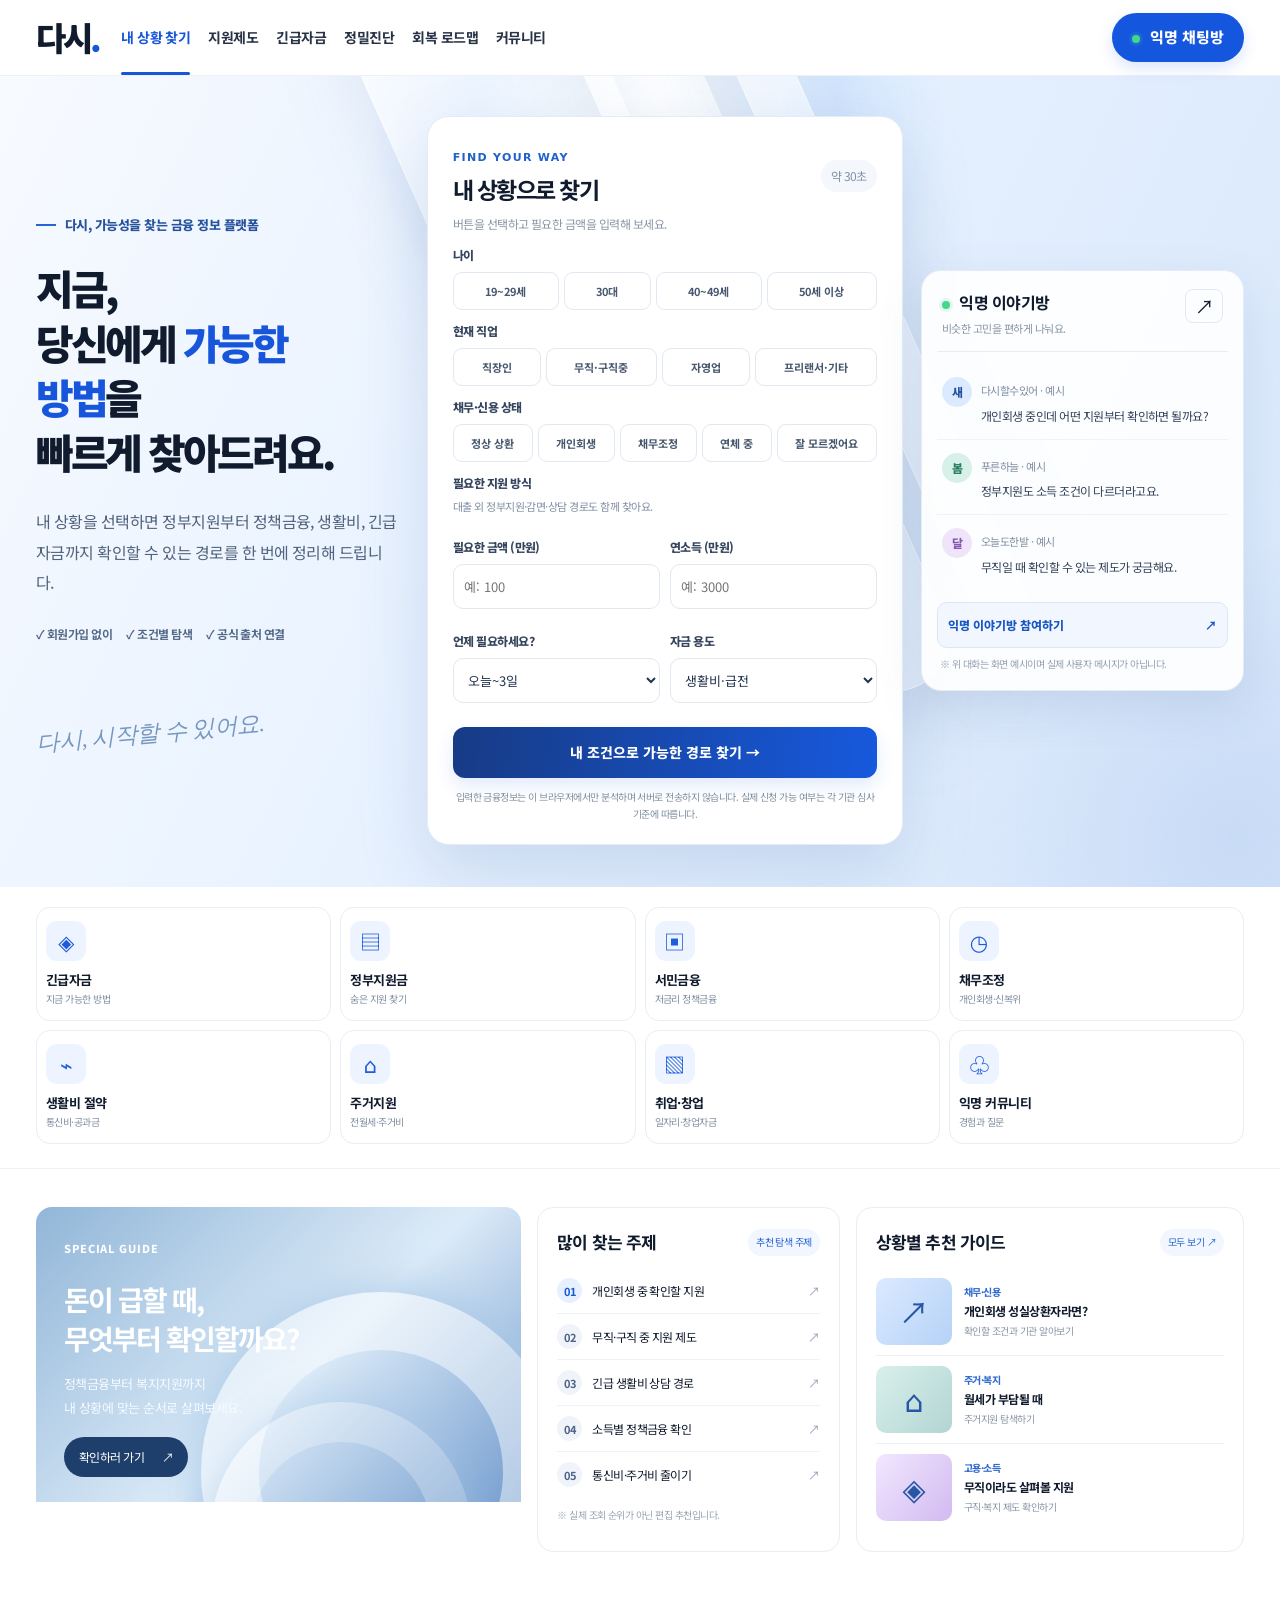
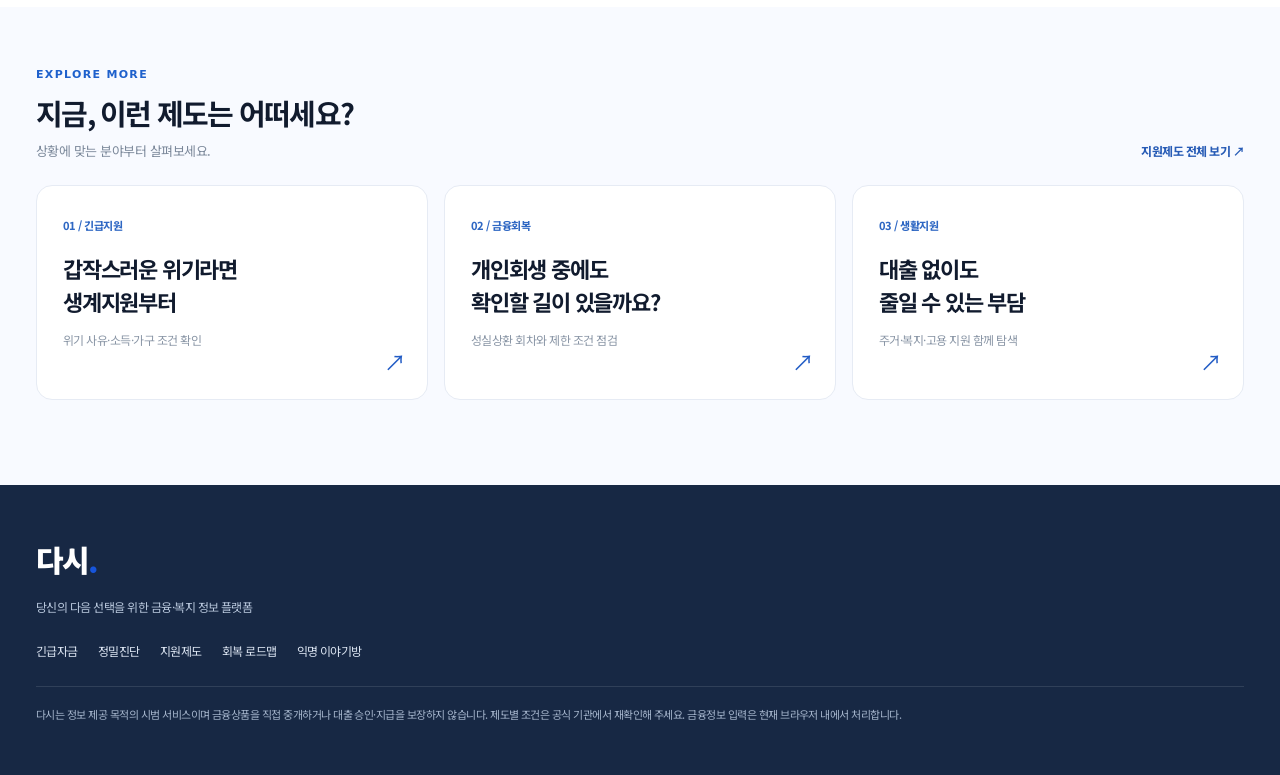
==== commit 0a0af29c: "Add files via upload" ====
--- a/index.html
+++ b/index.html
@@ -1,5 +1,10 @@
-<!doctype html><html lang="ko"><head><meta charset="utf-8"><meta name="viewport" content="width=device-width,initial-scale=1"><meta name="theme-color" content="#f7f8fa"><meta name="description" content="필요한 돈과 내 상황을 입력하면 확인할 금융·복지 경로를 먼저 보여주는 다시"><title>다시 — 내 상황에 맞는 자금 경로</title><link rel="preconnect" href="https://fonts.googleapis.com"><link rel="preconnect" href="https://fonts.gstatic.com" crossorigin><link href="https://fonts.googleapis.com/css2?family=Pretendard:wght@400;500;600;700;800;900&family=DM+Sans:wght@500;600;700;800&display=swap" rel="stylesheet"><style>
-:root{--navy:#132c49;--blue:#2058b6;--ink:#16253a;--muted:#6c7a8b;--line:#e6ebf1;--bg:#f6f8fb;--mint:#d9f2e9}*{box-sizing:border-box}body{margin:0;font-family:Pretendard,'Apple SD Gothic Neo',system-ui,sans-serif;color:var(--ink);background:white;letter-spacing:-.045em}a{text-decoration:none;color:inherit}button,input,select{font:inherit}button{cursor:pointer}.wrap{width:min(1180px,calc(100% - 44px));margin:auto}.nav{height:78px;border-bottom:1px solid #edf0f4;background:#fff}.navinner{height:100%;display:flex;align-items:center;gap:38px}.logo{font-size:32px;font-weight:900;letter-spacing:-.1em;color:#174b9c}.navlinks{display:flex;gap:30px;font-size:14px;color:#536378;font-weight:650}.navright{margin-left:auto;display:flex;gap:10px;align-items:center}.chat{border:1px solid #d6e1ef;background:#f6f9fe;color:#16488e;border-radius:999px;padding:11px 16px;font-size:13px;font-weight:800;white-space:nowrap}.navcta{border-radius:999px;background:#163c73;color:white;padding:11px 17px;font-size:13px;font-weight:750}.hero{background:radial-gradient(ellipse at 92% 2%,#e4efff 0%,transparent 45%),linear-gradient(180deg,#f9fbfe,#f3f7fc);border-bottom:1px solid #edf1f6;padding:65px 0 70px}.herohead{max-width:830px}.eyebrow{color:#2562b5;font-size:12px;letter-spacing:.12em;font-weight:800}.hero h1{font-size:clamp(37px,5.5vw,67px);line-height:1.17;letter-spacing:-.075em;margin:16px 0 17px;font-weight:850}.hero h1 em{font-style:normal;color:#2861b6}.sub{font-size:16px;line-height:1.75;color:#65758a;margin:0}.searchpanel{margin-top:37px;background:#fff;border:1px solid #e1e8f1;border-radius:25px;box-shadow:0 25px 75px #1d4c8614;padding:30px}.paneltop{display:flex;justify-content:space-between;gap:15px;align-items:center;margin-bottom:22px}.paneltop h2{font-size:22px;margin:0;letter-spacing:-.055em}.paneltop small{color:#8793a3;font-size:12px}.fields{display:grid;grid-template-columns:1.25fr 1fr 1fr 1fr;gap:12px}.field label{font-size:12px;font-weight:800;display:block;margin-bottom:9px;color:#4b5d72}.field select,.field input{width:100%;min-height:55px;border:1px solid #dfe6ee;border-radius:12px;background:#fbfcfe;padding:0 14px;color:#1d3048;outline:none}.field select:focus,.field input:focus{border-color:#3876d1;box-shadow:0 0 0 3px #3774cb18}.actionrow{display:flex;align-items:center;gap:17px;margin-top:21px}.go{border:0;background:#235bb7;color:#fff;padding:17px 28px;border-radius:12px;font-weight:800;font-size:15px;min-width:235px;box-shadow:0 9px 20px #235bb725}.go:hover{background:#17478f}.privacy{font-size:12px;color:#8994a3;line-height:1.6}.quicklinks{display:flex;flex-wrap:wrap;gap:9px;margin-top:18px}.quicklinks a{font-size:12px;color:#536982;border:1px solid #e0e7ef;border-radius:999px;padding:8px 12px;background:#fff}.results{display:none;margin-top:20px;border:1px solid #d6e4f7;border-radius:19px;padding:23px;background:#f8fbff}.results.show{display:block}.resulthead{display:flex;align-items:center;justify-content:space-between;gap:10px}.resulthead h3{margin:0;font-size:22px}.stamp{font-size:11px;color:#6c7e95}.resultgrid{display:grid;grid-template-columns:repeat(3,1fr);gap:12px;margin-top:16px}.resultcard{background:white;border:1px solid #e0e8f2;border-radius:13px;padding:18px}.resultcard b{font-size:16px}.resultcard p{color:#687b90;font-size:12px;line-height:1.65;min-height:55px}.resultcard a{color:#1d59ae;font-size:12px;font-weight:800}.badge{display:inline-block;background:#eaf3ff;color:#2059a5;padding:5px 8px;border-radius:6px;font-size:10px;font-weight:800;margin-bottom:12px}.warn{font-size:12px;color:#697b91;margin:17px 0 0;line-height:1.8}.section{padding:75px 0}.section.alt{background:#f8fafc}.sectiontitle{font-size:33px;letter-spacing:-.07em;line-height:1.3;margin:10px 0}.sectiondesc{color:#748297;font-size:14px;margin:0 0 26px}.tiles{display:grid;grid-template-columns:repeat(3,1fr);gap:15px}.tile{background:#fff;border:1px solid var(--line);border-radius:18px;padding:27px;min-height:228px;display:flex;flex-direction:column}.tile .index{font:800 12px 'DM Sans',sans-serif;color:#2b66b6}.tile h3{font-size:22px;letter-spacing:-.06em;margin:18px 0 10px}.tile p{font-size:13px;color:#77869a;line-height:1.75;margin:0}.tile a{font-size:13px;font-weight:800;color:#245aa8;margin-top:auto;padding-top:24px}.twocol{display:grid;grid-template-columns:1fr 1fr;gap:16px}.feature{background:#f1f6fc;border:1px solid #e2ebf5;border-radius:20px;padding:30px}.feature h3{font-size:21px;margin:0 0 13px}.feature p{color:#63748a;font-size:14px;line-height:1.8}.feature a{font-weight:800;font-size:13px;color:#2458a5}.footer{background:#132943;color:#fff;padding:39px 0}.footerinner{display:flex;justify-content:space-between;gap:30px}.footer small{color:#a6b8cc;line-height:1.9}.footer a{color:#d8e4f4;font-size:12px;margin-left:16px}@media(max-width:920px){.navlinks{display:none}.fields{grid-template-columns:1fr 1fr}.resultgrid{grid-template-columns:1fr 1fr}}@media(max-width:620px){.wrap{width:calc(100% - 32px)}.nav{height:65px}.navinner{gap:12px}.logo{font-size:27px}.navright{gap:6px}.navcta{display:none}.chat{padding:10px 13px;font-size:12px}.hero{padding:45px 0 52px}.hero h1{font-size:39px}.sub{font-size:14px}.searchpanel{padding:20px 17px;border-radius:19px;margin-top:26px}.paneltop{display:block}.paneltop h2{font-size:20px}.paneltop small{display:block;margin-top:7px}.fields{grid-template-columns:1fr 1fr;gap:14px 9px}.field:first-child{grid-column:span 2}.field select,.field input{min-height:49px;padding:0 9px;font-size:13px}.actionrow{display:block}.go{width:100%}.privacy{margin:11px 0 0}.resultgrid{grid-template-columns:1fr}.resultcard p{min-height:0}.resulthead{display:block}.stamp{display:block;margin-top:8px}.section{padding:55px 0}.sectiontitle{font-size:28px}.tiles,.twocol{grid-template-columns:1fr}.tile{min-height:0}.footerinner{display:block}.footer a{display:inline-block;margin:15px 12px 0 0}}
-</style><link rel="stylesheet" href="dasi-design.css"></head><body><script src="dasi-shell.js"></script><script defer src="dasi-pages.js"></script><header class="nav"><div class="wrap navinner"><a class="logo" href="index.html">다시.</a><nav class="navlinks" aria-label="주 메뉴"><a href="urgent.html">긴급자금 찾기</a><a href="diagnosis.html">상황 진단</a><a href="schemes.html">지원제도</a><a href="dashboard.html">회복 로드맵</a></nav><div class="navright"><a class="chat" href="chat.html">🐦 익명 이야기방 ↗</a><a class="navcta" href="#finder">내 자금 경로 찾기 →</a></div></div></header><main><section class="hero"><div class="wrap"><div class="herohead"><div class="eyebrow">DASI · FINANCIAL RESTART</div><h1>지금 필요한 돈,<br><em>내 조건에서 찾는 방법.</em></h1><p class="sub">지원제도를 일일이 뒤지지 않아도 되도록.<br>필요한 금액과 현재 상황을 입력하면 확인할 경로부터 보여드립니다.</p></div><div class="searchpanel" id="finder"><div class="paneltop"><h2>나에게 맞는 자금 경로 바로 찾기</h2><small>30초 간편 탐색 · 회원가입 없음</small></div><form id="search"><div class="fields"><div class="field"><label for="money">지금 필요한 금액</label><input id="money" type="number" inputmode="numeric" min="1" max="100000" value="100" required aria-describedby="unit"><span id="unit" style="font-size:11px;color:#8190a2">단위: 만원</span></div><div class="field"><label for="status">현재 나의 상태</label><select id="status"><option value="normal">일반 / 정상 상환</option><option value="rehab">개인회생 진행 중</option><option value="adjust">채무조정 중</option><option value="overdue">연체 중</option><option value="jobless">실직 / 무소득</option></select></div><div class="field"><label for="purpose">필요한 이유</label><select id="purpose"><option value="living">생활비 / 긴급자금</option><option value="housing">월세 / 주거비</option><option value="repay">대출 상환 부담</option><option value="business">사업 운영비</option></select></div><div class="field"><label for="when">언제 필요하세요?</label><select id="when"><option value="today">오늘 · 3일 이내</option><option value="week">1주 이내</option><option value="month">1개월 이내</option><option value="later">여유 있음</option></select></div></div><div class="actionrow"><button class="go" type="submit">내가 확인할 경로 보기 ↗</button><p class="privacy">입력값은 브라우저에서만 분석합니다.<br>여기서 자격·승인·당일 지급을 보장하지 않습니다.</p></div></form><div id="results" class="results" aria-live="polite"></div><div class="quicklinks"><a href="urgent.html">긴급자금 정밀 탐색 ↗</a><a href="diagnosis.html">5단계 상황 진단 ↗</a><a href="schemes.html">지원제도 전체 보기 ↗</a></div></div></div></section><section class="section"><div class="wrap"><div class="eyebrow">WHAT MATTERS FIRST</div><h2 class="sectiontitle">돈이 급할수록, 순서가 중요하니까.</h2><p class="sectiondesc">신청부터 시작하지 말고 내 조건에서 확인할 수 있는 경로를 구분하세요.</p><div class="tiles"><article class="tile"><div class="index">01 / FIND</div><h3>가능한 경로부터</h3><p>생활비·주거비·상환 부담 등 목적에 맞는 공식 지원과 상담 경로를 먼저 살펴봅니다.</p><a href="urgent.html">긴급자금 탐색 →</a></article><article class="tile"><div class="index">02 / FILTER</div><h3>왜 거절됐는지도</h3><p>개인회생, 연체, 소득 기준, 기존 상품 보유 등 놓치기 쉬운 제한 요소를 점검합니다.</p><a href="diagnosis.html">상황별 진단 →</a></article><article class="tile"><div class="index">03 / ALTERNATIVE</div><h3>다른 해결책까지</h3><p>새 대출뿐 아니라 복지 지원, 주거비 완화, 상환 조정 등 비대출 경로도 함께 봅니다.</p><a href="dashboard.html">회복 로드맵 →</a></article></div></div></section><section class="section alt"><div class="wrap"><div class="eyebrow">MORE THAN A LOAN</div><h2 class="sectiontitle">안 되는 이유에서 끝나지 않도록.</h2><p class="sectiondesc">정확한 심사는 공식 기관이 진행합니다. 다시는 확인 순서와 대안을 정리합니다.</p><div class="twocol"><div class="feature"><h3>개인회생·채무조정 중이라면</h3><p>성실상환 기간, 미납 여부, 기존 지원상품 이용 여부가 중요합니다. 신규 자금과 상환 부담 조정은 별도 경로로 확인해야 합니다.</p><a href="diagnosis.html">내 조건 점검 →</a></div><div class="feature"><h3>오늘 당장 돈이 필요하다면</h3><p>정부지원이 당일 지급을 보장하는 것은 아닙니다. 신청 자격뿐 아니라 처리 시간, 긴급복지 위기사유, 지출 유예 가능성을 함께 확인하세요.</p><a href="urgent.html">긴급 경로 확인 →</a></div></div></div></section></main><footer class="footer"><div class="wrap footerinner"><div><div class="logo" style="color:#fff;margin-bottom:12px">다시.</div><small>공식 기관 탐색을 돕는 정보 서비스입니다. 실제 지원 자격과 지급 여부는 각 기관에서 확인하세요.<br>제도별 기준은 변동될 수 있으며 현재 결과는 실시간 승인 조회가 아닙니다.</small></div><div><a href="chat.html">익명 이야기방</a><a href="schemes.html">지원제도</a><a href="diagnosis.html">상황 진단</a></div></div></footer><script>
-(()=>{'use strict';const f=document.getElementById('search'),root=document.getElementById('results');const paths={welfare:{title:'긴급복지·생활지원',desc:'위기사유와 가구 소득·재산 기준을 충족하는지 확인합니다. 지급 시점은 별도 확인이 필요합니다.',url:'https://www.bokjiro.go.kr',action:'복지로에서 확인'},finance:{title:'정책서민금융 상담',desc:'소득·신용·연체·회생 및 기존 상품 이용에 따라 제한될 수 있습니다.',url:'https://www.kinfa.or.kr',action:'서민금융진흥원 확인'},debt:{title:'상환 부담 조정',desc:'새로운 대출보다 상환 일정과 채무조정 절차를 확인하는 경로입니다.',url:'https://www.ccrs.or.kr',action:'신용회복위원회 확인'},court:{title:'회생 절차·납부 상태 확인',desc:'변제 회차·미납·법원 절차에 따라 확인해야 할 사항이 달라집니다.',url:'https://www.scourt.go.kr',action:'법원 공식 안내 확인'},home:{title:'주거비 지원 탐색',desc:'거주지, 가구 구성, 소득·자산 및 임대차 계약 조건을 확인합니다.',url:'https://www.myhome.go.kr',action:'마이홈에서 확인'},work:{title:'고용·생활 안정 지원',desc:'실직 상태와 고용보험, 소득 및 가구 조건에 따른 지원을 확인합니다.',url:'https://www.work24.go.kr',action:'고용24에서 확인'},biz:{title:'사업 운영·재기 지원',desc:'업력, 사업자 상태, 매출, 보증 및 사업 관련 채무를 확인합니다.',url:'https://www.sbiz24.kr',action:'소상공인24에서 확인'}};const escape=s=>String(s).replace(/[&<>"']/g,c=>({'&':'&amp;','<':'&lt;','>':'&gt;','"':'&quot;',"'":'&#39;'}[c]));f.addEventListener('submit',e=>{e.preventDefault();const amount=Number(document.getElementById('money').value),status=document.getElementById('status').value,purpose=document.getElementById('purpose').value,when=document.getElementById('when').value;if(!Number.isFinite(amount)||amount<1||amount>100000){alert('필요 금액을 1~100,000만원 범위로 입력해 주세요.');return}const ids=[];if(purpose==='housing')ids.push('home');else if(purpose==='repay')ids.push('debt');else if(purpose==='business')ids.push('biz');else ids.push('welfare');if(status==='rehab')ids.push('court');else if(status==='adjust'||status==='overdue')ids.push('debt');else if(status==='jobless')ids.push('work');if(!ids.includes('finance'))ids.push('finance');const unique=[...new Set(ids)].slice(0,3);const time=when==='today'?'오늘·3일 이내 필요한 자금은 공공지원의 즉시 지급을 기대하기 어렵습니다. 처리 기간을 기관에 먼저 확인하세요.':when==='week'?'1주 이내 지급 가능 여부는 신청·심사 일정에 따라 다릅니다.':'지급 시점과 자격은 각 기관의 최신 기준을 확인하세요.';root.innerHTML=`<div class="resulthead"><h3>먼저 확인할 경로 ${unique.length}가지</h3><span class="stamp">분석 시각: ${escape(new Date().toLocaleString('ko-KR',{timeZone:'Asia/Seoul'}))} · KST</span></div><div class="resultgrid">${unique.map((id,i)=>{const x=paths[id];return `<article class="resultcard"><span class="badge">${i===0?'우선 확인':'추가 확인'} · 자격 미확정</span><div><b>${escape(x.title)}</b></div><p>${escape(x.desc)}</p><a href="${x.url}" target="_blank" rel="noopener noreferrer">${escape(x.action)} ↗</a></article>`}).join('')}</div><p class="warn">${escape(time)} 표시된 경로는 조건에 따른 탐색 순서이며, 실제 신청 가능·승인·지급 확정이 아닙니다. <a href="urgent.html" style="color:#2058b6;font-weight:800">12개 경로 정밀 탐색 →</a></p>`;root.classList.add('show');root.scrollIntoView({behavior:'smooth',block:'nearest'})})})();
-</script><script src="site-config.js"></script><script defer src="data-status.js"></script></body></html>
+<!doctype html><html lang="ko"><head><meta charset="utf-8"><meta name="viewport" content="width=device-width,initial-scale=1"><meta name="theme-color" content="#f8fbff"><meta name="description" content="나이, 직업, 소득, 개인회생 상태, 필요한 금액을 선택하면 공식 금융·복지 지원 경로를 안내합니다."><title>다시 — 내 상황에 맞는 가능한 방법부터</title><link rel="preconnect" href="https://fonts.googleapis.com"><link href="https://fonts.googleapis.com/css2?family=Pretendard:wght@400;500;600;700;800;900&family=Noto+Sans+KR:wght@400;500;600;700;800;900&display=swap" rel="stylesheet"><link rel="stylesheet" href="premium.css"></head><body>
+<header class="premium-header"><div class="premium-container header-row"><a class="premium-logo" href="index.html" aria-label="다시 홈">다시<span>.</span></a><nav class="premium-nav" aria-label="주 메뉴"><a class="current" href="index.html">내 상황 찾기</a><a href="schemes.html">지원제도</a><a href="urgent.html">긴급자금</a><a href="diagnosis.html">정밀진단</a><a href="dashboard.html">회복 로드맵</a><a href="chat.html">커뮤니티</a></nav><div class="header-actions"><a class="header-search" href="schemes.html" aria-label="지원제도 검색">⌕ <span>지원정보 검색</span></a><button id="openChat" class="chat-launch" type="button"><span class="chat-dot"></span> 익명 채팅방</button><button id="menu" class="mobile-menu" type="button" aria-label="메뉴 열기">☰</button></div></div></header>
+<nav class="mobile-links" id="mobilelinks" aria-label="모바일 메뉴"><a href="index.html">내 상황 찾기</a><a href="schemes.html">지원제도</a><a href="urgent.html">긴급자금</a><a href="diagnosis.html">정밀진단</a><a href="dashboard.html">회복 로드맵</a><a href="chat.html">커뮤니티</a></nav>
+<main><section class="hero"><div class="hero-scene" aria-hidden="true"><div class="orb orb-one"></div><div class="orb orb-two"></div><div class="architect arch-one"></div><div class="architect arch-two"></div><div class="architect arch-three"></div></div><div class="premium-container hero-layout"><div class="hero-copy"><div class="eyebrow"><span class="eyebrow-line"></span> 다시, 가능성을 찾는 금융 정보 플랫폼</div><h1>지금,<br>당신에게 <em>가능한 방법</em>을<br>빠르게 찾아드려요.</h1><p>내 상황을 선택하면 정부지원부터 정책금융, 생활비, 긴급자금까지 확인할 수 있는 경로를 한 번에 정리해 드립니다.</p><div class="trust-row"><span>✓ 회원가입 없이</span><span>✓ 조건별 탐색</span><span>✓ 공식 출처 연결</span></div><div class="hero-quote">다시, 시작할 수 있어요.</div></div><div class="finder" id="finder"><div class="finder-top"><div><span class="mini-kicker">FIND YOUR WAY</span><h2>내 상황으로 찾기</h2></div><span class="finder-time">약 30초</span></div><div class="finder-intro">버튼을 선택하고 필요한 금액을 입력해 보세요.</div><form id="v7-form"><div class="v7-field"><span class="v7-label">나이</span><div class="v7-options" data-key="age"><button class="v7-opt" data-value="20" type="button">19~29세</button><button class="v7-opt" data-value="30" type="button">30대</button><button class="v7-opt" data-value="40" type="button">40~49세</button><button class="v7-opt" data-value="50" type="button">50세 이상</button></div></div><div class="v7-field"><span class="v7-label">현재 직업</span><div class="v7-options" data-key="work"><button class="v7-opt" data-value="employed" type="button">직장인</button><button class="v7-opt" data-value="unemployed" type="button">무직·구직중</button><button class="v7-opt" data-value="self" type="button">자영업</button><button class="v7-opt" data-value="other" type="button">프리랜서·기타</button></div></div><div class="v7-field"><span class="v7-label">채무·신용 상태</span><div class="v7-options" data-key="debt"><button class="v7-opt" data-value="normal" type="button">정상 상환</button><button class="v7-opt" data-value="rehab" type="button">개인회생</button><button class="v7-opt" data-value="adjust" type="button">채무조정</button><button class="v7-opt" data-value="late" type="button">연체 중</button><button class="v7-opt" data-value="unknown" type="button">잘 모르겠어요</button></div></div><div class="v7-field"><span class="v7-label">필요한 지원 방식</span><div class="v7-help">대출 외 정부지원·감면·상담 경로도 함께 찾아요.</div></div><div class="v7-inline"><div class="v7-field"><label class="v7-label" for="amount">필요한 금액 (만원)</label><input class="v7-number" id="amount" inputmode="numeric" max="100000" min="1" placeholder="예: 100" required="" type="number"/></div><div class="v7-field"><label class="v7-label" for="income">연소득 (만원)</label><input class="v7-number" id="income" inputmode="numeric" max="1000000" min="0" placeholder="예: 3000" type="number"/></div></div><div class="v7-inline"><div class="v7-field"><label class="v7-label" for="speed">언제 필요하세요?</label><select class="v7-select" id="speed"><option value="today">오늘~3일</option><option value="week">일주일 이내</option><option value="month">한 달 이내</option><option value="later">시간 여유 있음</option></select></div><div class="v7-field"><label class="v7-label" for="purpose">자금 용도</label><select class="v7-select" id="purpose"><option value="living">생활비·급전</option><option value="housing">월세·주거</option><option value="debt">채무 상환</option><option value="business">사업·운영</option></select></div></div><button class="v7-submit" type="submit">내 조건으로 가능한 경로 찾기 →</button><p class="v7-fine">입력한 금융정보는 이 브라우저에서만 분석하며 서버로 전송하지 않습니다. 실제 신청 가능 여부는 각 기관 심사 기준에 따릅니다.</p></form></div><aside class="hero-chat" aria-label="익명 이야기방 미리보기"><div class="hero-chat-top"><div><b><span class="status-pulse"></span> 익명 이야기방</b><p>비슷한 고민을 편하게 나눠요.</p></div><a href="chat.html" aria-label="이야기방 전체 보기">↗</a></div><div class="chat-preview"><div class="chat-msg"><span class="avatar a1">새</span><div><small>다시할수있어 · 예시</small><p>개인회생 중인데 어떤 지원부터 확인하면 될까요?</p></div></div><div class="chat-msg"><span class="avatar a2">봄</span><div><small>푸른하늘 · 예시</small><p>정부지원도 소득 조건이 다르더라고요.</p></div></div><div class="chat-msg"><span class="avatar a3">달</span><div><small>오늘도한발 · 예시</small><p>무직일 때 확인할 수 있는 제도가 궁금해요.</p></div></div></div><button class="chat-preview-cta" id="openChatSecondary" type="button">익명 이야기방 참여하기 <span>↗</span></button><p class="chat-preview-disclaimer">※ 위 대화는 화면 예시이며 실제 사용자 메시지가 아닙니다.</p></aside></div></section>
+<section class="quick-categories"><div class="premium-container category-grid"><a href="urgent.html"><span class="category-icon">◈</span><strong>긴급자금</strong><small>지금 가능한 방법</small></a><a href="schemes.html"><span class="category-icon">▤</span><strong>정부지원금</strong><small>숨은 지원 찾기</small></a><a href="schemes.html"><span class="category-icon">▣</span><strong>서민금융</strong><small>저금리 정책금융</small></a><a href="diagnosis.html"><span class="category-icon">◷</span><strong>채무조정</strong><small>개인회생·신복위</small></a><a href="dashboard.html"><span class="category-icon">⌁</span><strong>생활비 절약</strong><small>통신비·공과금</small></a><a href="schemes.html"><span class="category-icon">⌂</span><strong>주거지원</strong><small>전월세·주거비</small></a><a href="schemes.html"><span class="category-icon">▧</span><strong>취업·창업</strong><small>일자리·창업자금</small></a><a href="chat.html"><span class="category-icon">♧</span><strong>익명 커뮤니티</strong><small>경험과 질문</small></a></div></section>
+<section class="v7-results" id="results" aria-live="polite"><div class="premium-container"><div class="section-heading"><div><div class="mini-kicker">PERSONALIZED GUIDE</div><h2 id="result-title">내 조건에 맞는 경로를 확인하세요</h2><p id="result-desc">상단에서 내 상황을 선택하면 이곳에 탐색 결과가 나타납니다.</p></div><a href="diagnosis.html">정밀 진단으로 이동 ↗</a></div><div class="v7-resultgrid" id="result-cards"></div><div class="v7-tip" id="result-tip"></div><p class="disclaimer">탐색 결과는 자격·승인·지급 보장이 아닙니다. 정확한 기준과 접수 여부는 공식 기관에서 확인해 주세요.</p></div></section>
+<section class="editorial-section"><div class="premium-container editorial-grid"><article class="feature-story"><div class="feature-art"><div class="feature-shape"></div><div class="feature-shape two"></div><span class="story-mark">SPECIAL GUIDE</span><div class="feature-content"><h2>돈이 급할 때,<br>무엇부터 확인할까요?</h2><p>정책금융부터 복지지원까지<br>내 상황에 맞는 순서로 살펴보세요.</p><a href="urgent.html">확인하러 가기 <span>↗</span></a></div></div></article><article class="popular-card"><div class="block-head"><h3>많이 찾는 주제</h3><span>추천 탐색 주제</span></div><ol><li><a href="diagnosis.html"><b>01</b><span>개인회생 중 확인할 지원</span><i>↗</i></a></li><li><a href="schemes.html"><b>02</b><span>무직·구직 중 지원 제도</span><i>↗</i></a></li><li><a href="urgent.html"><b>03</b><span>긴급 생활비 상담 경로</span><i>↗</i></a></li><li><a href="schemes.html"><b>04</b><span>소득별 정책금융 확인</span><i>↗</i></a></li><li><a href="dashboard.html"><b>05</b><span>통신비·주거비 줄이기</span><i>↗</i></a></li></ol><p>※ 실제 조회 순위가 아닌 편집 추천입니다.</p></article><article class="recommend-card"><div class="block-head"><h3>상황별 추천 가이드</h3><a href="schemes.html">모두 보기 ↗</a></div><a href="diagnosis.html" class="rec-row"><span class="rec-visual visual-one">↗</span><span><small>채무·신용</small><b>개인회생 성실상환자라면?</b><em>확인할 조건과 기관 알아보기</em></span></a><a href="schemes.html" class="rec-row"><span class="rec-visual visual-two">⌂</span><span><small>주거·복지</small><b>월세가 부담될 때</b><em>주거지원 탐색하기</em></span></a><a href="schemes.html" class="rec-row"><span class="rec-visual visual-three">◈</span><span><small>고용·소득</small><b>무직이라도 살펴볼 지원</b><em>구직·복지 제도 확인하기</em></span></a></article></div></section>
+<section class="explore-section"><div class="premium-container"><div class="section-heading"><div><div class="mini-kicker">EXPLORE MORE</div><h2>지금, 이런 제도는 어떠세요?</h2><p>상황에 맞는 분야부터 살펴보세요.</p></div><a href="schemes.html">지원제도 전체 보기 ↗</a></div><div class="explore-grid"><a href="urgent.html"><span class="explore-num">01 / 긴급지원</span><h3>갑작스러운 위기라면<br>생계지원부터</h3><p>위기 사유·소득·가구 조건 확인</p><span class="explore-arrow">↗</span></a><a href="diagnosis.html"><span class="explore-num">02 / 금융회복</span><h3>개인회생 중에도<br>확인할 길이 있을까요?</h3><p>성실상환 회차와 제한 조건 점검</p><span class="explore-arrow">↗</span></a><a href="schemes.html"><span class="explore-num">03 / 생활지원</span><h3>대출 없이도<br>줄일 수 있는 부담</h3><p>주거·복지·고용 지원 함께 탐색</p><span class="explore-arrow">↗</span></a></div></div></section></main>
+<footer class="premium-footer"><div class="premium-container"><div class="footer-brand">다시<span>.</span></div><p>당신의 다음 선택을 위한 금융·복지 정보 플랫폼</p><nav><a href="urgent.html">긴급자금</a><a href="diagnosis.html">정밀진단</a><a href="schemes.html">지원제도</a><a href="dashboard.html">회복 로드맵</a><a href="chat.html">익명 이야기방</a></nav><div class="footer-legal">다시는 정보 제공 목적의 시범 서비스이며 금융상품을 직접 중개하거나 대출 승인·지급을 보장하지 않습니다. 제도별 조건은 공식 기관에서 재확인해 주세요. 금융정보 입력은 현재 브라우저 내에서 처리합니다.</div></div></footer>
+<div class="v7-chatpanel" id="chatpanel" role="dialog" aria-label="익명 이야기방" aria-modal="false"><div class="v7-chatbar"><span>● 익명 이야기방 <small>서버 연결 후 실시간 이용 가능</small></span><button id="closeChat" type="button" aria-label="채팅 닫기">×</button></div><iframe src="chat.html" title="익명 이야기방" loading="lazy"></iframe></div><script src="v7.js"></script><script src="premium.js"></script></body></html>
--- a/premium.css
+++ b/premium.css
@@ -0,0 +1,6 @@
+:root{--navy:#111b2e;--blue:#1755db;--muted:#6f7d92;--line:#e7ebf2;--soft:#f5f8fd;--shadow:0 16px 50px rgba(28,58,115,.09)}*{box-sizing:border-box}html{scroll-behavior:smooth}body{margin:0;background:#fff;color:var(--navy);font:15px/1.65 'Pretendard','Noto Sans KR',system-ui,sans-serif;letter-spacing:-.035em}a{text-decoration:none;color:inherit}button,input,select{font:inherit}button{cursor:pointer}button:focus-visible,a:focus-visible,input:focus-visible,select:focus-visible{outline:3px solid #8eb5ff;outline-offset:2px}.premium-container{width:min(1440px,calc(100% - 72px));margin:auto}.premium-header{height:76px;background:#fff;position:relative;z-index:40;border-bottom:1px solid #edf0f5}.header-row{height:100%;display:flex;align-items:center;gap:45px}.premium-logo{font-weight:900;letter-spacing:-.09em;font-size:33px;white-space:nowrap}.premium-logo span,.footer-brand span{color:var(--blue)}.premium-nav{height:100%;display:flex;align-items:center;gap:31px;white-space:nowrap}.premium-nav a{height:100%;display:flex;align-items:center;font-size:14px;font-weight:700;color:#283347;position:relative}.premium-nav a.current{color:var(--blue)}.premium-nav a.current:after{content:'';height:3px;background:var(--blue);position:absolute;bottom:0;left:0;right:0;border-radius:3px}.header-actions{margin-left:auto;display:flex;gap:12px;align-items:center}.header-search{padding:10px 17px;background:#f8fafc;border:1px solid var(--line);border-radius:16px;color:#8794a6;min-width:175px;font-size:13px}.chat-launch{background:#1556df;border:0;color:white;padding:12px 20px;border-radius:40px;white-space:nowrap;font-weight:800;box-shadow:0 6px 15px #1556df27}.chat-dot,.status-pulse{display:inline-block;background:#46d78d;width:8px;height:8px;border-radius:50%;margin-right:6px;box-shadow:0 0 0 3px #46d78d22}.mobile-menu,.mobile-links{display:none}.hero{position:relative;overflow:hidden;background:linear-gradient(115deg,#f7faff 0%,#e8f2ff 43%,#d8e7fb 100%);min-height:700px}.hero-scene{position:absolute;inset:0;overflow:hidden;pointer-events:none}.orb{position:absolute;border-radius:50%;filter:blur(3px)}.orb-one{width:570px;height:570px;top:-260px;left:29%;background:radial-gradient(circle,#fff 0%,#c6e0ff8a 45%,transparent 72%)}.orb-two{width:600px;height:600px;right:-250px;bottom:-250px;background:radial-gradient(circle,#b0c9ef66,transparent 70%)}.architect{position:absolute;background:linear-gradient(160deg,#fff9,#fff4);border:1px solid #fff8;box-shadow:0 40px 80px #718cb42b;transform:rotate(-24deg);border-radius:100px}.arch-one{height:900px;width:230px;left:37%;top:-220px}.arch-two{height:900px;width:110px;left:53%;top:-250px}.arch-three{height:900px;width:55px;left:63%;top:-300px}.hero-layout{position:relative;display:grid;grid-template-columns:minmax(300px,1fr) minmax(370px,500px) minmax(270px,340px);gap:18px;align-items:center;min-height:700px;padding-top:40px;padding-bottom:42px}.hero-copy{align-self:center;padding-right:12px;position:relative}.eyebrow{font-size:13px;font-weight:800;color:#28549e;display:flex;align-items:center;gap:9px;margin-bottom:24px}.eyebrow-line{width:20px;height:2px;background:#2863d4}.hero-copy h1{font-size:clamp(35px,3.45vw,57px);letter-spacing:-.08em;line-height:1.34;margin:0;font-weight:900;word-break:keep-all}.hero-copy h1 em{font-style:normal;color:var(--blue)}.hero-copy>p{max-width:410px;color:#52647c;line-height:1.9;font-size:16px;margin:27px 0}.trust-row{display:flex;gap:14px;flex-wrap:wrap;color:#526784;font-size:12px;font-weight:650}.hero-quote{font-family:serif;color:#3766a0;font-size:23px;font-style:italic;opacity:.65;margin-top:65px;transform:rotate(-5deg)}.finder{background:#fff;border:1px solid #e6ebf5;border-radius:22px;padding:26px 25px 22px;box-shadow:0 28px 70px #4c74b032;align-self:center}.finder-top{display:flex;align-items:center;justify-content:space-between;gap:12px}.mini-kicker{font:800 11px/1.5 system-ui,sans-serif;letter-spacing:.12em;color:#1e60cc}.finder-top h2{font-size:23px;letter-spacing:-.065em;margin:3px 0 0}.finder-time{font-size:12px;color:#8290a5;background:#f4f7fc;padding:6px 10px;border-radius:20px;white-space:nowrap}.finder-intro{color:#8a96a7;font-size:12px;margin:5px 0 12px}.v7-field{margin:11px 0}.v7-label{font-size:12px;font-weight:800;display:block;margin:0 0 7px;color:#35455e}.v7-help{font-size:11px;color:#8290a5;margin-top:-3px}.v7-options{display:flex;gap:5px;flex-wrap:wrap}.v7-opt{border:1px solid #e2e8f1;background:#fff;color:#48586e;border-radius:9px;padding:9px 10px;font-size:11px;font-weight:700;flex:1 1 auto;min-width:0;white-space:nowrap;transition:.15s}.v7-opt:hover{border-color:#91b3f5;background:#f7faff}.v7-opt[aria-pressed=true]{border-color:#1c5de0;background:#edf4ff;color:#1756d6;box-shadow:inset 0 0 0 1px #1c5de0}.v7-inline{display:grid;grid-template-columns:1fr 1fr;gap:10px}.v7-number,.v7-select{border:1px solid #e1e7ef;background:#fff;border-radius:10px;padding:11px 10px;width:100%;font-size:13px;min-width:0;color:#243450}.v7-submit{border:0;background:linear-gradient(95deg,#173b85,#1759dd);color:#fff;border-radius:12px;padding:14px 12px;width:100%;font-weight:800;font-size:14px;margin-top:13px;box-shadow:0 8px 17px #1556df20}.v7-fine{font-size:10px;color:#8290a2;text-align:center;line-height:1.7;margin:10px 0 0}.hero-chat{align-self:center;background:#ffffffec;border:1px solid #e6ebf4;border-radius:20px;padding:18px 15px;box-shadow:0 16px 45px #4b6d9c23}.hero-chat-top{display:flex;justify-content:space-between;align-items:start;border-bottom:1px solid #e8edf4;padding:0 5px 14px}.hero-chat-top b{font-size:16px}.hero-chat-top p{font-size:11px;color:#8a96a6;margin:3px 0 0}.hero-chat-top>a{font-size:19px;border:1px solid #e2e9f4;padding:0px 9px;border-radius:8px}.chat-preview{padding:12px 0}.chat-msg{display:flex;align-items:flex-start;gap:9px;padding:13px 5px;border-bottom:1px solid #f0f2f6}.chat-msg:last-child{border:0}.avatar{width:30px;height:30px;border-radius:50%;display:grid;place-items:center;flex-shrink:0;font-size:12px;font-weight:800;color:#2552a0}.a1{background:#dceaff}.a2{background:#d7f0e8;color:#287c64}.a3{background:#efe4fa;color:#8359b2}.chat-msg small{font-size:11px;color:#8190a3}.chat-msg p{font-size:12px;color:#35445a;line-height:1.65;margin:4px 0 0}.chat-preview-cta{width:100%;background:#f2f6ff;border:1px solid #dbe6fb;border-radius:10px;padding:12px 10px;font-weight:800;color:#1957c3;font-size:12px;text-align:left}.chat-preview-cta span{float:right}.chat-preview-disclaimer{font-size:10px;color:#95a1b0;margin:8px 3px 0}.quick-categories{padding:20px 0 24px;border-bottom:1px solid #f0f2f6}.category-grid{display:grid;grid-template-columns:repeat(8,minmax(0,1fr));gap:9px}.category-grid a{border:1px solid #e9edf4;border-radius:14px;min-height:112px;display:flex;flex-direction:column;justify-content:center;padding:13px 9px;background:#fff;transition:.2s}.category-grid a:hover{transform:translateY(-3px);box-shadow:var(--shadow);border-color:#cbdcf7}.category-icon{background:#edf4ff;color:#1e5cda;font-size:21px;border-radius:11px;display:grid;place-items:center;width:40px;height:40px;margin-bottom:8px}.category-grid strong{font-size:13px;white-space:nowrap}.category-grid small{font-size:10px;color:#8190a3;white-space:nowrap}.v7-results{display:none;padding:62px 0;background:#f7faff}.v7-results.open{display:block}.section-heading{display:flex;align-items:end;justify-content:space-between;gap:15px;margin-bottom:24px}.section-heading h2{font-size:29px;letter-spacing:-.06em;margin:5px 0 3px}.section-heading p{font-size:13px;color:#7b889a;margin:0}.section-heading>a{font-size:12px;font-weight:750;color:#285cb6;white-space:nowrap}.v7-resultgrid{display:grid;grid-template-columns:repeat(3,minmax(0,1fr));gap:14px}.v7-result{border:1px solid #e3eaf6;background:#fff;border-radius:16px;padding:25px;box-shadow:0 7px 24px #244a8a0b}.v7-result h3{font-size:20px;letter-spacing:-.05em;margin:12px 0}.v7-result p{color:#64748a;font-size:13px;min-height:70px}.v7-result a{font-size:12px;color:#1557cf;font-weight:800}.v7-badge{font-size:11px;background:#eaf2ff;color:#1659d4;padding:5px 9px;border-radius:7px}.v7-tip{margin-top:18px;font-size:13px;color:#506581}.disclaimer{font-size:11px;color:#8997aa}.editorial-section{padding:38px 0 55px;background:#fff}.editorial-grid{display:grid;grid-template-columns:1.25fr .78fr 1fr;gap:16px}.feature-story,.popular-card,.recommend-card{min-width:0;border-radius:16px;overflow:hidden}.feature-art{position:relative;height:295px;background:linear-gradient(135deg,#91b6d8,#dcebf8 56%,#739cce);overflow:hidden;padding:28px;color:#fff}.feature-shape{position:absolute;right:-40px;bottom:-150px;width:360px;height:360px;border-radius:50%;border:58px solid #fff7;box-shadow:0 0 50px #a8c8e6}.feature-shape.two{width:260px;height:260px;right:50px;bottom:-160px;border-width:40px;opacity:.55}.story-mark{position:relative;font-size:11px;font-weight:800;letter-spacing:.08em}.feature-content{position:relative;margin-top:20px}.feature-content h2{font-size:28px;line-height:1.4;letter-spacing:-.07em;margin:0}.feature-content p{font-size:13px;line-height:1.8;margin:14px 0 18px;color:#f5faff}.feature-content a{font-size:12px;background:#1e3e6b;padding:10px 15px;border-radius:30px;display:inline-block}.feature-content a span{margin-left:15px}.popular-card,.recommend-card{border:1px solid #e9edf4;padding:20px 19px}.block-head{display:flex;justify-content:space-between;align-items:center;gap:8px;margin-bottom:12px}.block-head h3{font-size:17px;letter-spacing:-.05em;margin:0}.block-head span,.block-head a{font-size:10px;color:#2a65d3;background:#f1f6ff;border-radius:30px;padding:5px 8px;white-space:nowrap}.popular-card ol{list-style:none;margin:0;padding:0}.popular-card li a{display:flex;align-items:center;gap:10px;border-bottom:1px solid #eff2f6;padding:10px 0;font-size:12px}.popular-card li:last-child a{border:0}.popular-card li b{width:25px;height:25px;display:grid;place-items:center;border-radius:50%;background:#f0f4fa;color:#4d6387;font-size:11px}.popular-card li:first-child b{background:#e7f0ff;color:#1758d1}.popular-card li span{flex:1}.popular-card li i{font-style:normal;color:#8da0bc}.popular-card>p{font-size:10px;color:#9aa5b3;margin:10px 0 0}.rec-row{display:flex;align-items:center;gap:12px;padding:10px 0;border-bottom:1px solid #edf1f5}.rec-row:last-child{border:0}.rec-visual{width:76px;height:67px;border-radius:10px;flex-shrink:0;display:grid;place-items:center;font-size:30px;color:#2756a5}.visual-one{background:linear-gradient(130deg,#dbeaff,#b5d2f7)}.visual-two{background:linear-gradient(130deg,#d9f0ec,#b2d5d2)}.visual-three{background:linear-gradient(130deg,#f2e7ff,#d2baf0)}.rec-row>span:last-child{display:flex;flex-direction:column;min-width:0}.rec-row small{font-size:10px;color:#316bd1;font-weight:750}.rec-row b{font-size:12px;margin:3px 0;line-height:1.4}.rec-row em{font-style:normal;color:#8c98a8;font-size:10px}.explore-section{background:#f8faff;padding:60px 0 85px}.explore-grid{display:grid;grid-template-columns:repeat(3,minmax(0,1fr));gap:16px}.explore-grid>a{position:relative;background:#fff;border:1px solid #e6ebf4;border-radius:16px;padding:26px;min-height:215px}.explore-num{font-size:11px;color:#2e67c3;font-weight:750}.explore-grid h3{font-size:22px;letter-spacing:-.055em;line-height:1.5;margin:15px 0 8px}.explore-grid p{font-size:12px;color:#8a96a6}.explore-arrow{position:absolute;right:22px;bottom:20px;color:#225cc5;font-size:22px}.premium-footer{background:#172844;color:#dce5f2;padding:50px 0}.footer-brand{font-size:30px;font-weight:900;letter-spacing:-.07em;color:#fff}.premium-footer p{font-size:12px;color:#b8c7dc}.premium-footer nav{display:flex;gap:20px;flex-wrap:wrap;margin:25px 0;font-size:12px}.footer-legal{font-size:11px;line-height:1.9;color:#a3b3ca;border-top:1px solid #ffffff1c;padding-top:17px}.v7-chatpanel{display:none;position:fixed;right:24px;top:86px;bottom:20px;width:min(390px,calc(100vw - 30px));background:#fff;border:1px solid #e2e8f1;z-index:90;box-shadow:0 20px 80px #16315c42;border-radius:20px;overflow:hidden;flex-direction:column}.v7-chatpanel.open{display:flex}.v7-chatbar{display:flex;justify-content:space-between;align-items:center;padding:15px 18px;background:#174ed0;color:white;font-size:14px;font-weight:800}.v7-chatbar small{font-size:10px;font-weight:400;opacity:.85}.v7-chatbar button{background:transparent;border:0;color:white;font-size:25px}.v7-chatpanel iframe{border:0;flex:1;width:100%;background:#fff}
+@media(max-width:1350px){.premium-nav{gap:18px}.header-row{gap:22px}.header-search{display:none}.hero-layout{grid-template-columns:minmax(250px,.9fr) minmax(365px,1.15fr) minmax(245px,.78fr)}.hero-copy h1{font-size:clamp(34px,3.2vw,48px)}.category-grid{grid-template-columns:repeat(4,1fr)}}
+@media(max-width:1050px){.premium-container{width:min(900px,calc(100% - 40px))}.premium-nav{display:none}.mobile-menu{display:block;background:#f3f6fb;border:0;padding:9px 12px;border-radius:10px;font-size:18px}.mobile-links.open{display:grid}.mobile-links{position:absolute;z-index:60;top:76px;left:0;right:0;background:white;padding:15px 24px;grid-template-columns:repeat(3,1fr);gap:13px;box-shadow:var(--shadow)}.mobile-links a{font-size:13px;font-weight:700}.hero-layout{grid-template-columns:1fr 1fr;align-items:start;padding-top:50px}.hero-copy{grid-column:1/-1}.hero-copy h1{font-size:45px}.hero-quote{display:none}.hero-chat{align-self:stretch}.editorial-grid{grid-template-columns:1fr 1fr}.feature-story{grid-column:1/-1}.feature-art{height:255px}.feature-content h2{font-size:30px}}
+@media(max-width:680px){.premium-container{width:calc(100% - 30px)}.premium-header{height:63px}.header-row{gap:12px}.premium-logo{font-size:28px}.chat-launch{font-size:11px;padding:10px 12px}.mobile-links{top:63px;grid-template-columns:1fr 1fr}.hero{min-height:0}.hero-layout{grid-template-columns:1fr;padding-top:36px;padding-bottom:30px;gap:18px}.hero-copy h1{font-size:clamp(34px,8vw,45px);line-height:1.34}.hero-copy>p{font-size:13px;margin:17px 0}.eyebrow{font-size:11px;margin-bottom:15px}.trust-row{gap:9px;font-size:10px}.finder{padding:20px 16px;border-radius:17px}.finder-top h2{font-size:21px}.hero-chat{margin-top:0}.chat-preview{display:grid;grid-template-columns:1fr;gap:0}.chat-msg:nth-child(n+3){display:none}.category-grid{grid-template-columns:repeat(4,minmax(0,1fr));gap:7px}.category-grid a{padding:10px 6px;min-height:94px;align-items:center;text-align:center}.category-icon{width:33px;height:33px;font-size:18px}.category-grid strong{font-size:10px}.category-grid small{font-size:9px}.section-heading h2{font-size:24px}.section-heading{align-items:start}.section-heading>a{font-size:10px}.editorial-grid,.explore-grid,.v7-resultgrid{grid-template-columns:1fr}.feature-art{height:270px}.editorial-section{padding-top:20px}.explore-section{padding:40px 0}.v7-chatpanel{top:68px;bottom:8px;right:8px;width:calc(100vw - 16px)}.v7-inline{gap:8px}.v7-opt{padding:9px 8px}.hero-scene{opacity:.55}}
+@media(prefers-reduced-motion:reduce){*,*:before,*:after{scroll-behavior:auto!important;transition:none!important}}
+.v7-results.show{display:block}
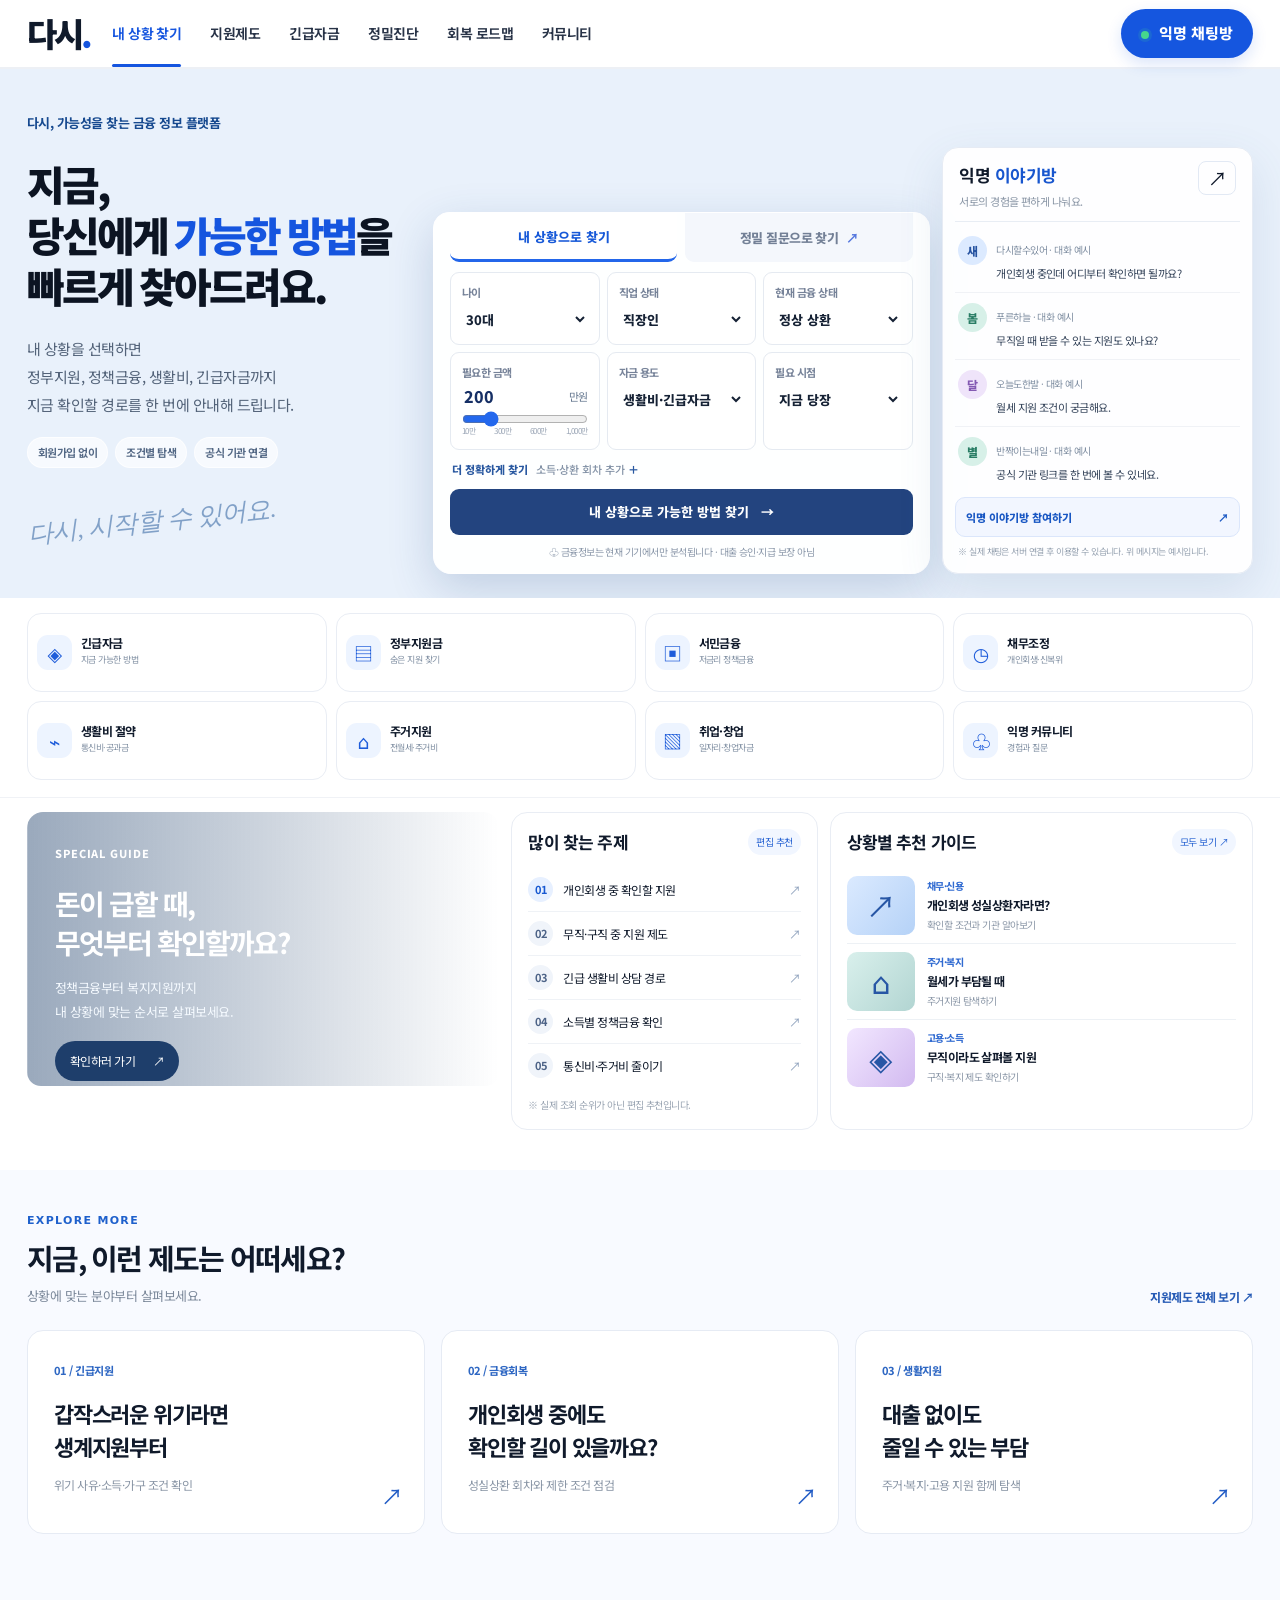
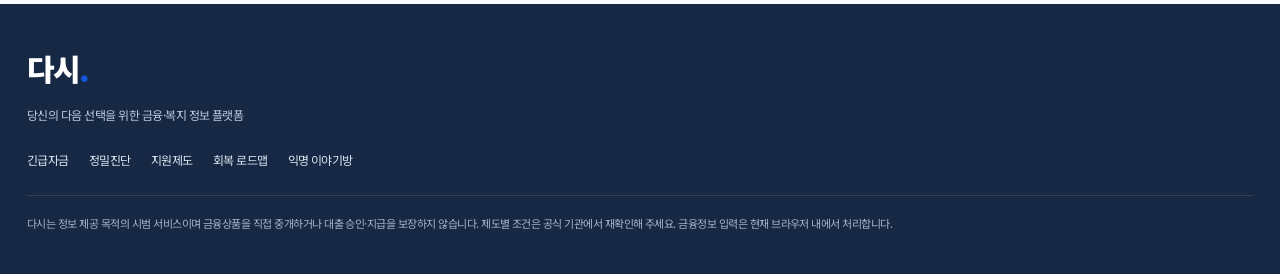
==== commit d93c3b18: "Add files via upload" ====
--- a/index.html
+++ b/index.html
@@ -1,10 +1,25 @@
-<!doctype html><html lang="ko"><head><meta charset="utf-8"><meta name="viewport" content="width=device-width,initial-scale=1"><meta name="theme-color" content="#f8fbff"><meta name="description" content="나이, 직업, 소득, 개인회생 상태, 필요한 금액을 선택하면 공식 금융·복지 지원 경로를 안내합니다."><title>다시 — 내 상황에 맞는 가능한 방법부터</title><link rel="preconnect" href="https://fonts.googleapis.com"><link href="https://fonts.googleapis.com/css2?family=Pretendard:wght@400;500;600;700;800;900&family=Noto+Sans+KR:wght@400;500;600;700;800;900&display=swap" rel="stylesheet"><link rel="stylesheet" href="premium.css"></head><body>
-<header class="premium-header"><div class="premium-container header-row"><a class="premium-logo" href="index.html" aria-label="다시 홈">다시<span>.</span></a><nav class="premium-nav" aria-label="주 메뉴"><a class="current" href="index.html">내 상황 찾기</a><a href="schemes.html">지원제도</a><a href="urgent.html">긴급자금</a><a href="diagnosis.html">정밀진단</a><a href="dashboard.html">회복 로드맵</a><a href="chat.html">커뮤니티</a></nav><div class="header-actions"><a class="header-search" href="schemes.html" aria-label="지원제도 검색">⌕ <span>지원정보 검색</span></a><button id="openChat" class="chat-launch" type="button"><span class="chat-dot"></span> 익명 채팅방</button><button id="menu" class="mobile-menu" type="button" aria-label="메뉴 열기">☰</button></div></div></header>
-<nav class="mobile-links" id="mobilelinks" aria-label="모바일 메뉴"><a href="index.html">내 상황 찾기</a><a href="schemes.html">지원제도</a><a href="urgent.html">긴급자금</a><a href="diagnosis.html">정밀진단</a><a href="dashboard.html">회복 로드맵</a><a href="chat.html">커뮤니티</a></nav>
-<main><section class="hero"><div class="hero-scene" aria-hidden="true"><div class="orb orb-one"></div><div class="orb orb-two"></div><div class="architect arch-one"></div><div class="architect arch-two"></div><div class="architect arch-three"></div></div><div class="premium-container hero-layout"><div class="hero-copy"><div class="eyebrow"><span class="eyebrow-line"></span> 다시, 가능성을 찾는 금융 정보 플랫폼</div><h1>지금,<br>당신에게 <em>가능한 방법</em>을<br>빠르게 찾아드려요.</h1><p>내 상황을 선택하면 정부지원부터 정책금융, 생활비, 긴급자금까지 확인할 수 있는 경로를 한 번에 정리해 드립니다.</p><div class="trust-row"><span>✓ 회원가입 없이</span><span>✓ 조건별 탐색</span><span>✓ 공식 출처 연결</span></div><div class="hero-quote">다시, 시작할 수 있어요.</div></div><div class="finder" id="finder"><div class="finder-top"><div><span class="mini-kicker">FIND YOUR WAY</span><h2>내 상황으로 찾기</h2></div><span class="finder-time">약 30초</span></div><div class="finder-intro">버튼을 선택하고 필요한 금액을 입력해 보세요.</div><form id="v7-form"><div class="v7-field"><span class="v7-label">나이</span><div class="v7-options" data-key="age"><button class="v7-opt" data-value="20" type="button">19~29세</button><button class="v7-opt" data-value="30" type="button">30대</button><button class="v7-opt" data-value="40" type="button">40~49세</button><button class="v7-opt" data-value="50" type="button">50세 이상</button></div></div><div class="v7-field"><span class="v7-label">현재 직업</span><div class="v7-options" data-key="work"><button class="v7-opt" data-value="employed" type="button">직장인</button><button class="v7-opt" data-value="unemployed" type="button">무직·구직중</button><button class="v7-opt" data-value="self" type="button">자영업</button><button class="v7-opt" data-value="other" type="button">프리랜서·기타</button></div></div><div class="v7-field"><span class="v7-label">채무·신용 상태</span><div class="v7-options" data-key="debt"><button class="v7-opt" data-value="normal" type="button">정상 상환</button><button class="v7-opt" data-value="rehab" type="button">개인회생</button><button class="v7-opt" data-value="adjust" type="button">채무조정</button><button class="v7-opt" data-value="late" type="button">연체 중</button><button class="v7-opt" data-value="unknown" type="button">잘 모르겠어요</button></div></div><div class="v7-field"><span class="v7-label">필요한 지원 방식</span><div class="v7-help">대출 외 정부지원·감면·상담 경로도 함께 찾아요.</div></div><div class="v7-inline"><div class="v7-field"><label class="v7-label" for="amount">필요한 금액 (만원)</label><input class="v7-number" id="amount" inputmode="numeric" max="100000" min="1" placeholder="예: 100" required="" type="number"/></div><div class="v7-field"><label class="v7-label" for="income">연소득 (만원)</label><input class="v7-number" id="income" inputmode="numeric" max="1000000" min="0" placeholder="예: 3000" type="number"/></div></div><div class="v7-inline"><div class="v7-field"><label class="v7-label" for="speed">언제 필요하세요?</label><select class="v7-select" id="speed"><option value="today">오늘~3일</option><option value="week">일주일 이내</option><option value="month">한 달 이내</option><option value="later">시간 여유 있음</option></select></div><div class="v7-field"><label class="v7-label" for="purpose">자금 용도</label><select class="v7-select" id="purpose"><option value="living">생활비·급전</option><option value="housing">월세·주거</option><option value="debt">채무 상환</option><option value="business">사업·운영</option></select></div></div><button class="v7-submit" type="submit">내 조건으로 가능한 경로 찾기 →</button><p class="v7-fine">입력한 금융정보는 이 브라우저에서만 분석하며 서버로 전송하지 않습니다. 실제 신청 가능 여부는 각 기관 심사 기준에 따릅니다.</p></form></div><aside class="hero-chat" aria-label="익명 이야기방 미리보기"><div class="hero-chat-top"><div><b><span class="status-pulse"></span> 익명 이야기방</b><p>비슷한 고민을 편하게 나눠요.</p></div><a href="chat.html" aria-label="이야기방 전체 보기">↗</a></div><div class="chat-preview"><div class="chat-msg"><span class="avatar a1">새</span><div><small>다시할수있어 · 예시</small><p>개인회생 중인데 어떤 지원부터 확인하면 될까요?</p></div></div><div class="chat-msg"><span class="avatar a2">봄</span><div><small>푸른하늘 · 예시</small><p>정부지원도 소득 조건이 다르더라고요.</p></div></div><div class="chat-msg"><span class="avatar a3">달</span><div><small>오늘도한발 · 예시</small><p>무직일 때 확인할 수 있는 제도가 궁금해요.</p></div></div></div><button class="chat-preview-cta" id="openChatSecondary" type="button">익명 이야기방 참여하기 <span>↗</span></button><p class="chat-preview-disclaimer">※ 위 대화는 화면 예시이며 실제 사용자 메시지가 아닙니다.</p></aside></div></section>
+<!DOCTYPE html>
+<html lang="ko"><head><meta charset="utf-8"/><meta content="width=device-width,initial-scale=1" name="viewport"/><meta content="#f8fbff" name="theme-color"/><meta content="나이, 직업, 소득, 개인회생 상태, 필요한 금액을 선택하면 공식 금융·복지 지원 경로를 안내합니다." name="description"/><title>다시 — 내 상황에 맞는 가능한 방법부터</title><link href="https://fonts.googleapis.com" rel="preconnect"/><link href="https://fonts.googleapis.com/css2?family=Pretendard:wght@400;500;600;700;800;900&amp;family=Noto+Sans+KR:wght@400;500;600;700;800;900&amp;display=swap" rel="stylesheet"/><link href="premium.css" rel="stylesheet"/><link href="studio-v9.css" rel="stylesheet"/></head><body>
+<header class="premium-header"><div class="premium-container header-row"><a aria-label="다시 홈" class="premium-logo" href="index.html">다시<span>.</span></a><nav aria-label="주 메뉴" class="premium-nav"><a class="current" href="index.html">내 상황 찾기</a><a href="schemes.html">지원제도</a><a href="urgent.html">긴급자금</a><a href="diagnosis.html">정밀진단</a><a href="dashboard.html">회복 로드맵</a><a href="chat.html">커뮤니티</a></nav><div class="header-actions"><a aria-label="지원제도 검색" class="header-search" href="schemes.html">⌕ <span>지원정보 검색</span></a><button class="chat-launch" id="openChat" type="button"><span class="chat-dot"></span> 익명 채팅방</button><button aria-label="메뉴 열기" class="mobile-menu" id="menu" type="button">☰</button></div></div></header>
+<nav aria-label="모바일 메뉴" class="mobile-links" id="mobilelinks"><a href="index.html">내 상황 찾기</a><a href="schemes.html">지원제도</a><a href="urgent.html">긴급자금</a><a href="diagnosis.html">정밀진단</a><a href="dashboard.html">회복 로드맵</a><a href="chat.html">커뮤니티</a></nav>
+<main><section class="hero"><div aria-hidden="true" class="hero-scene"><div class="orb orb-one"></div><div class="orb orb-two"></div><div class="architect arch-one"></div><div class="architect arch-two"></div><div class="architect arch-three"></div></div><div class="premium-container hero-layout"><div class="hero-copy"><div class="eyebrow">다시, 가능성을 찾는 금융 정보 플랫폼</div><h1>지금,<br/>당신에게 <em>가능한 방법</em>을<br/>빠르게 찾아드려요.</h1><p>내 상황을 선택하면<br/>정부지원, 정책금융, 생활비, 긴급자금까지<br/>지금 확인할 경로를 한 번에 안내해 드립니다.</p><div class="trust-row"><span>회원가입 없이</span><span>조건별 탐색</span><span>공식 기관 연결</span></div><div class="hero-quote">다시, 시작할 수 있어요.</div></div><div class="finder" id="finder"><form id="v7-form">
+<div aria-label="탐색 방식" class="finder-tabs" role="tablist"><button aria-selected="true" class="active" type="button">내 상황으로 찾기</button><a href="diagnosis.html">정밀 질문으로 찾기 <span>↗</span></a></div>
+<div class="finder-six">
+<label class="tile"><span class="tile-label">나이</span><select aria-label="나이" id="f-age"><option value="30">30대</option><option value="20">19~29세</option><option value="40">40대</option><option value="50">50대</option><option value="60">60세 이상</option></select></label>
+<label class="tile"><span class="tile-label">직업 상태</span><select aria-label="직업 상태" id="f-work"><option value="employed">직장인</option><option value="unemployed">무직·구직중</option><option value="self">자영업자</option><option value="freelance">프리랜서</option><option value="student">학생</option></select></label>
+<label class="tile"><span class="tile-label">현재 금융 상태</span><select aria-label="현재 금융 상태" id="f-debt"><option value="normal">정상 상환</option><option value="rehab">개인회생 중</option><option value="adjust">채무조정 중</option><option value="late">연체 중</option><option value="unknown">잘 모르겠어요</option></select></label>
+<div class="tile tile-amount"><label class="tile-label" for="amount">필요한 금액</label><div class="amount-line"><input aria-label="필요 금액 (만원)" id="amount" inputmode="numeric" max="10000" min="10" step="10" type="number" value="200"/><span>만원</span></div><input aria-label="금액 슬라이더" id="amount-range" max="1000" min="10" step="10" type="range" value="200"/><div class="range-labels"><span>10만</span><span>300만</span><span>600만</span><span>1,000만</span></div></div>
+<label class="tile"><span class="tile-label">자금 용도</span><select aria-label="자금 용도" id="purpose"><option value="living">생활비·긴급자금</option><option value="housing">월세·주거</option><option value="debt">상환 부담</option><option value="business">사업 운영</option><option value="medical">의료·돌봄</option></select></label>
+<label class="tile"><span class="tile-label">필요 시점</span><select aria-label="필요 시점" id="speed"><option value="today">지금 당장</option><option value="week">일주일 이내</option><option value="month">한 달 이내</option><option value="later">여유 있음</option></select></label>
+</div>
+<div class="advanced-toggle"><button aria-controls="advanced-fields" aria-expanded="false" id="advanced-button" type="button">더 정확하게 찾기 <span>소득·상환 회차 추가</span> ＋</button></div>
+<div hidden="" id="advanced-fields"><label>연소득 (만원) <input id="income" min="0" placeholder="예: 3000" type="number"/></label><label>개인회생·채무조정 성실상환 회차 <input id="installments" min="0" placeholder="예: 19" type="number"/></label></div>
+<button class="finder-submit" type="submit">내 상황으로 가능한 방법 찾기 <span>→</span></button>
+<p class="finder-privacy">♧ 금융정보는 현재 기기에서만 분석됩니다 · 대출 승인·지급 보장 아님</p>
+</form></div><aside aria-label="익명 이야기방 미리보기" class="hero-chat"><div class="hero-chat-top"><div><b>익명 <span class="blue-text">이야기방</span></b><p>서로의 경험을 편하게 나눠요.</p></div><a aria-label="이야기방 전체 보기" href="chat.html">↗</a></div><div class="chat-preview"><div class="chat-msg"><span class="avatar a1">새</span><div><small>다시할수있어 · 대화 예시</small><p>개인회생 중인데 어디부터 확인하면 될까요?</p></div></div><div class="chat-msg"><span class="avatar a2">봄</span><div><small>푸른하늘 · 대화 예시</small><p>무직일 때 받을 수 있는 지원도 있나요?</p></div></div><div class="chat-msg"><span class="avatar a3">달</span><div><small>오늘도한발 · 대화 예시</small><p>월세 지원 조건이 궁금해요.</p></div></div><div class="chat-msg"><span class="avatar a2">별</span><div><small>반짝이는내일 · 대화 예시</small><p>공식 기관 링크를 한 번에 볼 수 있네요.</p></div></div></div><button class="chat-preview-cta" id="openChatSecondary" type="button">익명 이야기방 참여하기 <span>↗</span></button><p class="chat-preview-disclaimer">※ 실제 채팅은 서버 연결 후 이용할 수 있습니다. 위 메시지는 예시입니다.</p></aside></div></section>
 <section class="quick-categories"><div class="premium-container category-grid"><a href="urgent.html"><span class="category-icon">◈</span><strong>긴급자금</strong><small>지금 가능한 방법</small></a><a href="schemes.html"><span class="category-icon">▤</span><strong>정부지원금</strong><small>숨은 지원 찾기</small></a><a href="schemes.html"><span class="category-icon">▣</span><strong>서민금융</strong><small>저금리 정책금융</small></a><a href="diagnosis.html"><span class="category-icon">◷</span><strong>채무조정</strong><small>개인회생·신복위</small></a><a href="dashboard.html"><span class="category-icon">⌁</span><strong>생활비 절약</strong><small>통신비·공과금</small></a><a href="schemes.html"><span class="category-icon">⌂</span><strong>주거지원</strong><small>전월세·주거비</small></a><a href="schemes.html"><span class="category-icon">▧</span><strong>취업·창업</strong><small>일자리·창업자금</small></a><a href="chat.html"><span class="category-icon">♧</span><strong>익명 커뮤니티</strong><small>경험과 질문</small></a></div></section>
-<section class="v7-results" id="results" aria-live="polite"><div class="premium-container"><div class="section-heading"><div><div class="mini-kicker">PERSONALIZED GUIDE</div><h2 id="result-title">내 조건에 맞는 경로를 확인하세요</h2><p id="result-desc">상단에서 내 상황을 선택하면 이곳에 탐색 결과가 나타납니다.</p></div><a href="diagnosis.html">정밀 진단으로 이동 ↗</a></div><div class="v7-resultgrid" id="result-cards"></div><div class="v7-tip" id="result-tip"></div><p class="disclaimer">탐색 결과는 자격·승인·지급 보장이 아닙니다. 정확한 기준과 접수 여부는 공식 기관에서 확인해 주세요.</p></div></section>
-<section class="editorial-section"><div class="premium-container editorial-grid"><article class="feature-story"><div class="feature-art"><div class="feature-shape"></div><div class="feature-shape two"></div><span class="story-mark">SPECIAL GUIDE</span><div class="feature-content"><h2>돈이 급할 때,<br>무엇부터 확인할까요?</h2><p>정책금융부터 복지지원까지<br>내 상황에 맞는 순서로 살펴보세요.</p><a href="urgent.html">확인하러 가기 <span>↗</span></a></div></div></article><article class="popular-card"><div class="block-head"><h3>많이 찾는 주제</h3><span>추천 탐색 주제</span></div><ol><li><a href="diagnosis.html"><b>01</b><span>개인회생 중 확인할 지원</span><i>↗</i></a></li><li><a href="schemes.html"><b>02</b><span>무직·구직 중 지원 제도</span><i>↗</i></a></li><li><a href="urgent.html"><b>03</b><span>긴급 생활비 상담 경로</span><i>↗</i></a></li><li><a href="schemes.html"><b>04</b><span>소득별 정책금융 확인</span><i>↗</i></a></li><li><a href="dashboard.html"><b>05</b><span>통신비·주거비 줄이기</span><i>↗</i></a></li></ol><p>※ 실제 조회 순위가 아닌 편집 추천입니다.</p></article><article class="recommend-card"><div class="block-head"><h3>상황별 추천 가이드</h3><a href="schemes.html">모두 보기 ↗</a></div><a href="diagnosis.html" class="rec-row"><span class="rec-visual visual-one">↗</span><span><small>채무·신용</small><b>개인회생 성실상환자라면?</b><em>확인할 조건과 기관 알아보기</em></span></a><a href="schemes.html" class="rec-row"><span class="rec-visual visual-two">⌂</span><span><small>주거·복지</small><b>월세가 부담될 때</b><em>주거지원 탐색하기</em></span></a><a href="schemes.html" class="rec-row"><span class="rec-visual visual-three">◈</span><span><small>고용·소득</small><b>무직이라도 살펴볼 지원</b><em>구직·복지 제도 확인하기</em></span></a></article></div></section>
-<section class="explore-section"><div class="premium-container"><div class="section-heading"><div><div class="mini-kicker">EXPLORE MORE</div><h2>지금, 이런 제도는 어떠세요?</h2><p>상황에 맞는 분야부터 살펴보세요.</p></div><a href="schemes.html">지원제도 전체 보기 ↗</a></div><div class="explore-grid"><a href="urgent.html"><span class="explore-num">01 / 긴급지원</span><h3>갑작스러운 위기라면<br>생계지원부터</h3><p>위기 사유·소득·가구 조건 확인</p><span class="explore-arrow">↗</span></a><a href="diagnosis.html"><span class="explore-num">02 / 금융회복</span><h3>개인회생 중에도<br>확인할 길이 있을까요?</h3><p>성실상환 회차와 제한 조건 점검</p><span class="explore-arrow">↗</span></a><a href="schemes.html"><span class="explore-num">03 / 생활지원</span><h3>대출 없이도<br>줄일 수 있는 부담</h3><p>주거·복지·고용 지원 함께 탐색</p><span class="explore-arrow">↗</span></a></div></div></section></main>
+<section aria-live="polite" class="v7-results" id="results"><div class="premium-container"><div class="section-heading"><div><div class="mini-kicker">PERSONALIZED GUIDE</div><h2 id="result-title">내 조건에 맞는 경로를 확인하세요</h2><p id="result-desc">상단에서 내 상황을 선택하면 이곳에 탐색 결과가 나타납니다.</p></div><a href="diagnosis.html">정밀 진단으로 이동 ↗</a></div><div class="v7-resultgrid" id="result-cards"></div><div class="v7-tip" id="result-tip"></div><p class="disclaimer">탐색 결과는 자격·승인·지급 보장이 아닙니다. 정확한 기준과 접수 여부는 공식 기관에서 확인해 주세요.</p></div></section>
+<section class="editorial-section"><div class="premium-container editorial-grid"><article class="feature-story"><div class="feature-art" style="background-image:linear-gradient(90deg,rgba(14,50,96,.42),transparent),url(assets/feature-sky.svg);background-size:cover;background-position:center"><div class="feature-shape"></div><div class="feature-shape two"></div><span class="story-mark">SPECIAL GUIDE</span><div class="feature-content"><h2>돈이 급할 때,<br/>무엇부터 확인할까요?</h2><p>정책금융부터 복지지원까지<br/>내 상황에 맞는 순서로 살펴보세요.</p><a href="urgent.html">확인하러 가기 <span>↗</span></a></div></div></article><article class="popular-card"><div class="block-head"><h3>많이 찾는 주제</h3><span>편집 추천</span></div><ol><li><a href="diagnosis.html"><b>01</b><span>개인회생 중 확인할 지원</span><i>↗</i></a></li><li><a href="schemes.html"><b>02</b><span>무직·구직 중 지원 제도</span><i>↗</i></a></li><li><a href="urgent.html"><b>03</b><span>긴급 생활비 상담 경로</span><i>↗</i></a></li><li><a href="schemes.html"><b>04</b><span>소득별 정책금융 확인</span><i>↗</i></a></li><li><a href="dashboard.html"><b>05</b><span>통신비·주거비 줄이기</span><i>↗</i></a></li></ol><p>※ 실제 조회 순위가 아닌 편집 추천입니다.</p></article><article class="recommend-card"><div class="block-head"><h3>상황별 추천 가이드</h3><a href="schemes.html">모두 보기 ↗</a></div><a class="rec-row" href="diagnosis.html"><span class="rec-visual visual-one">↗</span><span><small>채무·신용</small><b>개인회생 성실상환자라면?</b><em>확인할 조건과 기관 알아보기</em></span></a><a class="rec-row" href="schemes.html"><span class="rec-visual visual-two">⌂</span><span><small>주거·복지</small><b>월세가 부담될 때</b><em>주거지원 탐색하기</em></span></a><a class="rec-row" href="schemes.html"><span class="rec-visual visual-three">◈</span><span><small>고용·소득</small><b>무직이라도 살펴볼 지원</b><em>구직·복지 제도 확인하기</em></span></a></article></div></section>
+<section class="explore-section"><div class="premium-container"><div class="section-heading"><div><div class="mini-kicker">EXPLORE MORE</div><h2>지금, 이런 제도는 어떠세요?</h2><p>상황에 맞는 분야부터 살펴보세요.</p></div><a href="schemes.html">지원제도 전체 보기 ↗</a></div><div class="explore-grid"><a href="urgent.html"><span class="explore-num">01 / 긴급지원</span><h3>갑작스러운 위기라면<br/>생계지원부터</h3><p>위기 사유·소득·가구 조건 확인</p><span class="explore-arrow">↗</span></a><a href="diagnosis.html"><span class="explore-num">02 / 금융회복</span><h3>개인회생 중에도<br/>확인할 길이 있을까요?</h3><p>성실상환 회차와 제한 조건 점검</p><span class="explore-arrow">↗</span></a><a href="schemes.html"><span class="explore-num">03 / 생활지원</span><h3>대출 없이도<br/>줄일 수 있는 부담</h3><p>주거·복지·고용 지원 함께 탐색</p><span class="explore-arrow">↗</span></a></div></div></section></main>
 <footer class="premium-footer"><div class="premium-container"><div class="footer-brand">다시<span>.</span></div><p>당신의 다음 선택을 위한 금융·복지 정보 플랫폼</p><nav><a href="urgent.html">긴급자금</a><a href="diagnosis.html">정밀진단</a><a href="schemes.html">지원제도</a><a href="dashboard.html">회복 로드맵</a><a href="chat.html">익명 이야기방</a></nav><div class="footer-legal">다시는 정보 제공 목적의 시범 서비스이며 금융상품을 직접 중개하거나 대출 승인·지급을 보장하지 않습니다. 제도별 조건은 공식 기관에서 재확인해 주세요. 금융정보 입력은 현재 브라우저 내에서 처리합니다.</div></div></footer>
-<div class="v7-chatpanel" id="chatpanel" role="dialog" aria-label="익명 이야기방" aria-modal="false"><div class="v7-chatbar"><span>● 익명 이야기방 <small>서버 연결 후 실시간 이용 가능</small></span><button id="closeChat" type="button" aria-label="채팅 닫기">×</button></div><iframe src="chat.html" title="익명 이야기방" loading="lazy"></iframe></div><script src="v7.js"></script><script src="premium.js"></script></body></html>+<div aria-label="익명 이야기방" aria-modal="false" class="v7-chatpanel" id="chatpanel" role="dialog"><div class="v7-chatbar"><span>● 익명 이야기방 <small>서버 연결 후 실시간 이용 가능</small></span><button aria-label="채팅 닫기" id="closeChat" type="button">×</button></div><iframe loading="lazy" src="chat.html" title="익명 이야기방"></iframe></div><script src="studio-v9.js"></script></body></html>
--- a/studio-v9.css
+++ b/studio-v9.css
@@ -0,0 +1,4 @@
+:root{--blue:#1555df;--navy:#101a2b;--muted:#6e7b90;--border:#e7ebf2}body{font-family:'Noto Sans KR',system-ui,sans-serif} .premium-header{height:68px;position:sticky;top:0;box-shadow:0 1px 0 #edf0f5;z-index:100}.premium-container{width:min(1490px,calc(100% - 96px))}.premium-nav{gap:29px}.premium-nav a{font-weight:650}.premium-logo{font-size:33px}.hero{min-height:530px;background:#e9f1fb url('assets/hero-architecture.svg') center center/cover no-repeat}.hero-scene{display:none}.hero-layout{min-height:530px;grid-template-columns:minmax(300px,1fr) minmax(480px,1.16fr) minmax(300px,.78fr);gap:12px;padding-top:24px;padding-bottom:24px;align-items:end}.hero-copy{align-self:center;padding-right:0;padding-bottom:20px}.hero-copy h1{font-size:clamp(36px,3.2vw,53px);line-height:1.25;letter-spacing:-.077em;color:#0c1422}.hero-copy>p{margin:24px 0 19px;color:#536379;font-size:15px;line-height:1.85}.hero-copy .eyebrow{color:#16498f;font-size:13px;font-weight:700;margin-bottom:24px}.trust-row{gap:7px}.trust-row span{background:#ffffff9e;border:1px solid #ffffffbd;border-radius:30px;padding:5px 10px;font-size:11px}.hero-quote{margin-top:25px;font-size:25px;transform:rotate(-6deg);font-family:Georgia,serif;color:#4b77ad}.finder{padding:0 16px 13px;border-radius:16px 16px 18px 18px;background:#fffffff7;box-shadow:0 15px 46px #254b8633;border:1px solid #fff;align-self:end}.finder-tabs{display:grid;grid-template-columns:1fr 1fr;align-items:center;gap:8px;margin:0 0 10px}.finder-tabs button,.finder-tabs a{font-size:13px;font-weight:800;display:flex;justify-content:center;align-items:center;min-height:49px;border:0;background:#f4f7fc;color:#738096;border-radius:0 0 9px 9px}.finder-tabs button.active{background:#fff;color:#1759d8;border-bottom:3px solid #2366ea}.finder-tabs a span{margin-left:8px;color:#5678de}.finder-six{display:grid;grid-template-columns:repeat(3,minmax(0,1fr));gap:7px}.tile{display:flex;flex-direction:column;min-width:0;min-height:73px;padding:10px 11px;background:#fff;border:1px solid #e5eaf1;border-radius:9px;transition:border-color .2s,box-shadow .2s}.tile:focus-within{border-color:#6c99eb;box-shadow:0 0 0 3px #b4cefa55}.tile-label{font-size:11px;color:#778399;font-weight:700;white-space:nowrap}.tile select{width:100%;min-width:0;margin-top:7px;background:transparent;border:0;color:#162235;font-size:13px;font-weight:800;outline:none;appearance:auto;cursor:pointer}.tile-amount{min-height:98px}.amount-line{display:flex;align-items:center;gap:5px}.amount-line input{width:100%;min-width:0;border:0;font-size:16px;font-weight:800;color:#162f65;outline:none;background:transparent}.amount-line span{font-size:11px;color:#667890;white-space:nowrap}.tile-amount input[type=range]{accent-color:#2468ed;width:100%;height:10px;margin:4px 0 0;cursor:pointer}.range-labels{display:flex;justify-content:space-between;color:#9aa5b5;font-size:8px}.advanced-toggle{margin:6px 0}.advanced-toggle button{width:100%;background:transparent;border:0;padding:4px 2px;text-align:left;font-size:11px;font-weight:800;color:#2958a0}.advanced-toggle span{font-weight:500;color:#8392a6;margin-left:5px}#advanced-fields:not([hidden]){display:grid;grid-template-columns:1fr 1fr;gap:7px;margin:6px 0}#advanced-fields label{font-size:10px;color:#6e7b90}#advanced-fields input{display:block;width:100%;border:1px solid #dfe6f0;border-radius:7px;padding:7px;font-size:12px;margin-top:3px}.finder-submit{width:100%;background:#23447f;color:#fff;border:0;border-radius:9px;min-height:46px;font-size:13px;font-weight:800;display:flex;align-items:center;justify-content:center;gap:12px;transition:background .2s,transform .2s}.finder-submit:hover{background:#1659d6;transform:translateY(-1px)}.finder-privacy{margin:9px 0 0;text-align:center;font-size:10px;color:#8b98aa}.hero-chat{align-self:end;min-height:414px;border-radius:16px;padding:13px 12px;background:#ffffffef}.hero-chat-top{padding:0 4px 11px}.hero-chat-top b{font-size:17px}.blue-text{color:#1856ce}.chat-preview{padding:4px 0}.chat-msg{padding:10px 3px;gap:9px}.chat-msg small{font-size:10px}.chat-msg p{font-size:11px;margin-top:3px}.avatar{width:29px;height:29px}.chat-preview-cta{font-size:11px;padding:10px}.chat-preview-disclaimer{font-size:9px}.quick-categories{padding:15px 0 17px}.category-grid{gap:9px}.category-grid a{min-height:79px;position:relative;display:grid;grid-template-columns:36px 1fr;grid-template-rows:1fr 1fr;column-gap:8px;align-items:center;padding:11px 9px}.category-icon{grid-row:1/3;width:35px;height:35px;margin:0;font-size:19px}.category-grid strong{align-self:end;font-size:12px}.category-grid small{align-self:start;font-size:9px}.editorial-section{padding:14px 0 40px}.editorial-grid{grid-template-columns:1.25fr .81fr 1.12fr;gap:12px}.feature-art{height:274px;border-radius:14px;background-position:center}.feature-content{margin-top:19px}.popular-card,.recommend-card{padding:15px 16px}.popular-card li a{padding:9px 0}.rec-row{padding:8px 0}.rec-visual{height:59px;width:68px}.explore-section{padding:43px 0 70px}.explore-grid>a{min-height:190px}.header-search{min-width:230px}.v7-results{scroll-margin-top:70px}.v7-result{transition:transform .2s,box-shadow .2s}.v7-result:hover{transform:translateY(-4px);box-shadow:0 15px 36px #174c9a1a}.premium-footer{padding:40px 0}.feature-shape{display:none}.feature-shape.two{display:none}
+@media(max-width:1450px){.premium-container{width:calc(100% - 54px)}.hero-layout{grid-template-columns:minmax(260px,.95fr) minmax(410px,1.2fr) minmax(260px,.75fr)}.hero-copy h1{font-size:clamp(33px,3.2vw,47px)}.category-grid{grid-template-columns:repeat(4,minmax(0,1fr))}}
+@media(max-width:1090px){.premium-container{width:calc(100% - 40px)}.hero-layout{grid-template-columns:minmax(0,1fr) minmax(0,1fr);align-items:start;gap:14px;padding-top:32px}.hero-copy{grid-column:1/-1;padding:0}.hero-copy h1{font-size:44px}.hero-copy>p{margin:13px 0}.hero-quote{display:none}.finder,.hero-chat{align-self:stretch}.hero-chat{min-height:0}.editorial-grid{grid-template-columns:1fr 1fr}.feature-story{grid-column:1/-1}.feature-art{height:245px}}
+@media(max-width:680px){.premium-container{width:calc(100% - 28px)}.premium-header{height:62px}.hero-layout{grid-template-columns:1fr;padding-top:24px;padding-bottom:20px}.hero-copy h1{font-size:clamp(33px,8.2vw,42px)}.hero-copy>p{font-size:12px}.hero-copy .eyebrow{margin-bottom:12px}.trust-row span{font-size:10px}.finder{padding:0 12px 12px}.finder-six{grid-template-columns:repeat(2,minmax(0,1fr))}.tile{min-height:72px}.tile-amount{min-height:93px}.hero-chat{margin-top:0}.chat-msg:nth-child(n+3){display:none}.category-grid{grid-template-columns:repeat(4,minmax(0,1fr));gap:6px}.category-grid a{display:flex;flex-direction:column;justify-content:center;min-height:91px;padding:9px 4px}.category-icon{margin-bottom:4px}.category-grid strong{font-size:10px}.category-grid small{font-size:8px}.editorial-grid{grid-template-columns:1fr}.feature-story{grid-column:auto}.feature-art{height:260px}.header-actions{gap:7px}.hero{background-position:55% center}}
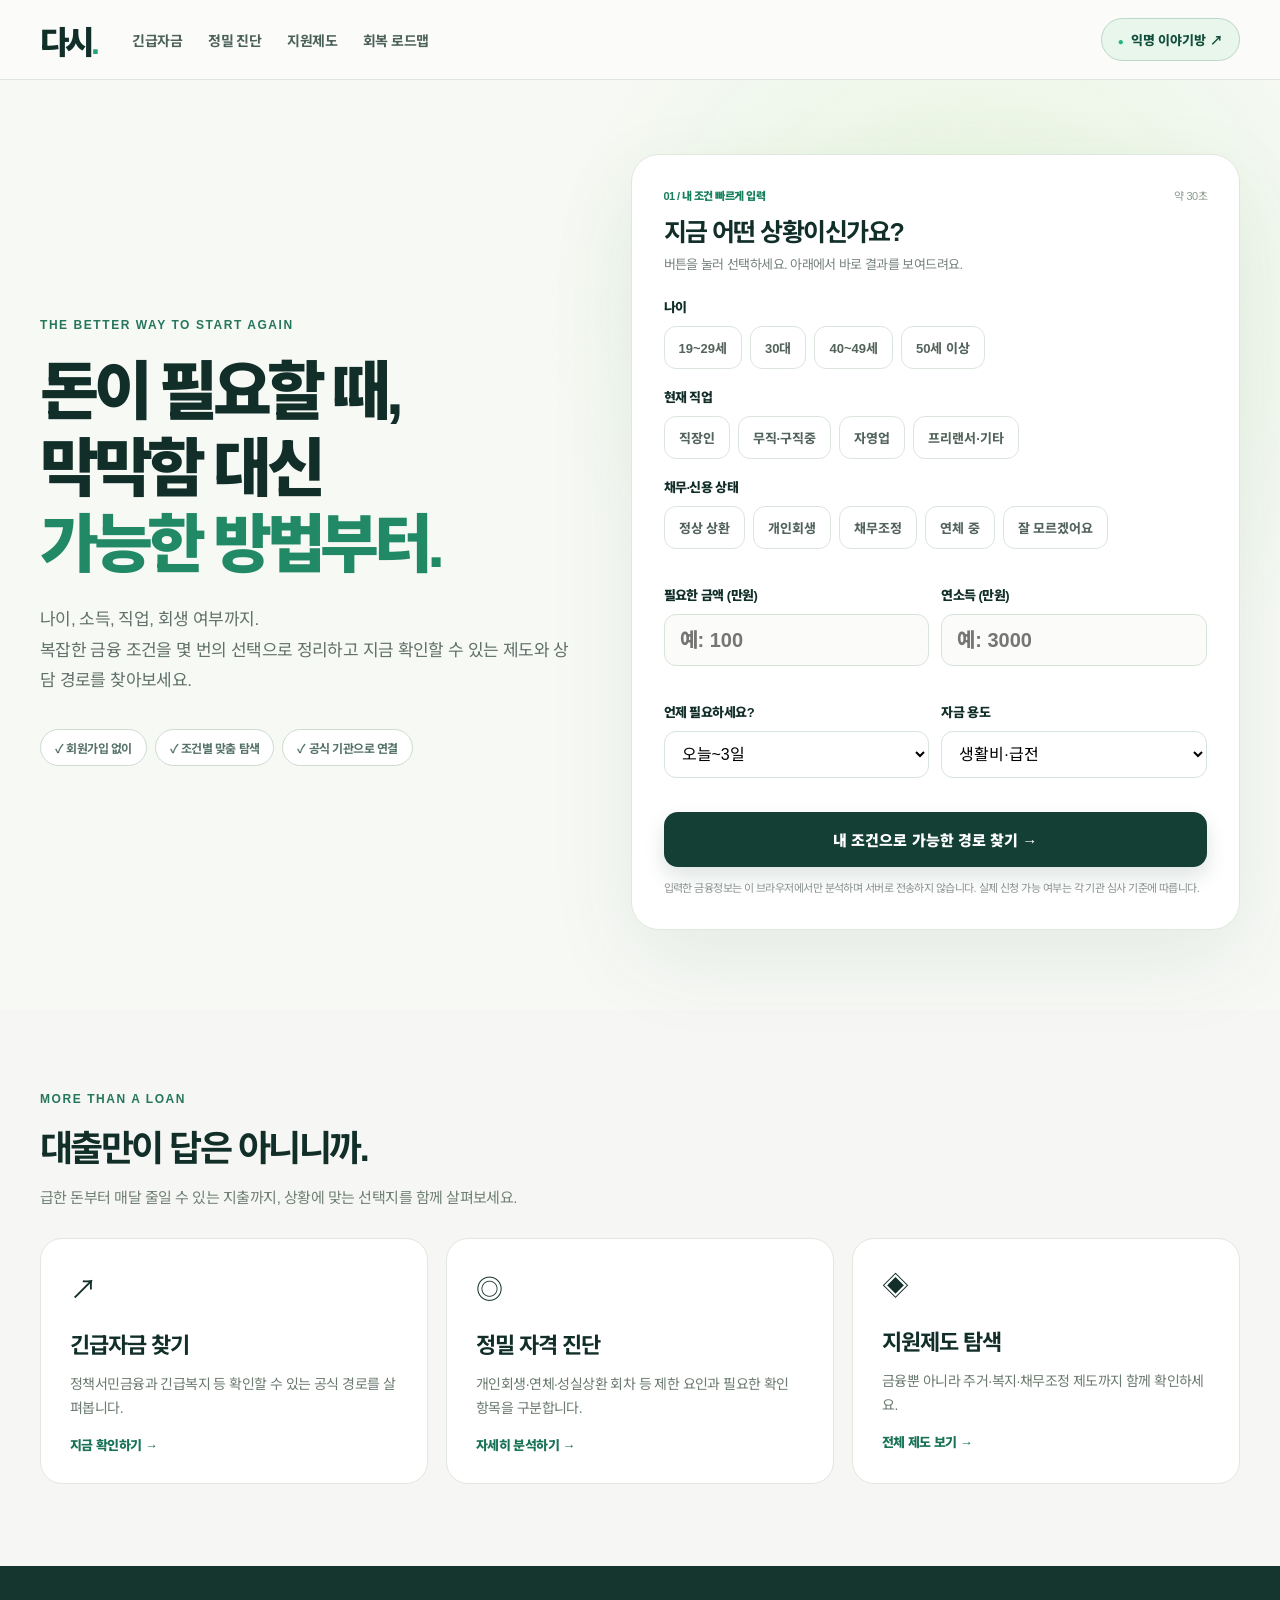
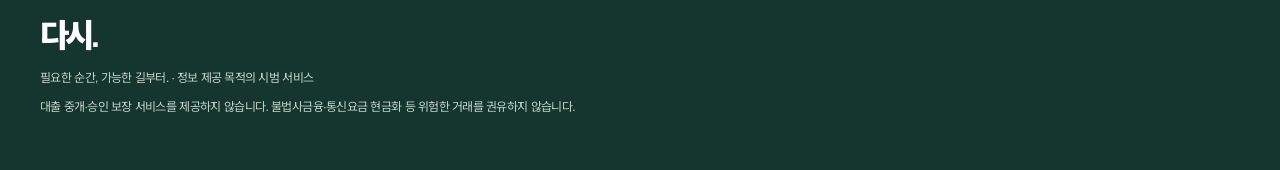
==== commit 66a5980a: "Add files via upload" ====
--- a/index.html
+++ b/index.html
@@ -1,25 +1,5 @@
-<!DOCTYPE html>
-<html lang="ko"><head><meta charset="utf-8"/><meta content="width=device-width,initial-scale=1" name="viewport"/><meta content="#f8fbff" name="theme-color"/><meta content="나이, 직업, 소득, 개인회생 상태, 필요한 금액을 선택하면 공식 금융·복지 지원 경로를 안내합니다." name="description"/><title>다시 — 내 상황에 맞는 가능한 방법부터</title><link href="https://fonts.googleapis.com" rel="preconnect"/><link href="https://fonts.googleapis.com/css2?family=Pretendard:wght@400;500;600;700;800;900&amp;family=Noto+Sans+KR:wght@400;500;600;700;800;900&amp;display=swap" rel="stylesheet"/><link href="premium.css" rel="stylesheet"/><link href="studio-v9.css" rel="stylesheet"/></head><body>
-<header class="premium-header"><div class="premium-container header-row"><a aria-label="다시 홈" class="premium-logo" href="index.html">다시<span>.</span></a><nav aria-label="주 메뉴" class="premium-nav"><a class="current" href="index.html">내 상황 찾기</a><a href="schemes.html">지원제도</a><a href="urgent.html">긴급자금</a><a href="diagnosis.html">정밀진단</a><a href="dashboard.html">회복 로드맵</a><a href="chat.html">커뮤니티</a></nav><div class="header-actions"><a aria-label="지원제도 검색" class="header-search" href="schemes.html">⌕ <span>지원정보 검색</span></a><button class="chat-launch" id="openChat" type="button"><span class="chat-dot"></span> 익명 채팅방</button><button aria-label="메뉴 열기" class="mobile-menu" id="menu" type="button">☰</button></div></div></header>
-<nav aria-label="모바일 메뉴" class="mobile-links" id="mobilelinks"><a href="index.html">내 상황 찾기</a><a href="schemes.html">지원제도</a><a href="urgent.html">긴급자금</a><a href="diagnosis.html">정밀진단</a><a href="dashboard.html">회복 로드맵</a><a href="chat.html">커뮤니티</a></nav>
-<main><section class="hero"><div aria-hidden="true" class="hero-scene"><div class="orb orb-one"></div><div class="orb orb-two"></div><div class="architect arch-one"></div><div class="architect arch-two"></div><div class="architect arch-three"></div></div><div class="premium-container hero-layout"><div class="hero-copy"><div class="eyebrow">다시, 가능성을 찾는 금융 정보 플랫폼</div><h1>지금,<br/>당신에게 <em>가능한 방법</em>을<br/>빠르게 찾아드려요.</h1><p>내 상황을 선택하면<br/>정부지원, 정책금융, 생활비, 긴급자금까지<br/>지금 확인할 경로를 한 번에 안내해 드립니다.</p><div class="trust-row"><span>회원가입 없이</span><span>조건별 탐색</span><span>공식 기관 연결</span></div><div class="hero-quote">다시, 시작할 수 있어요.</div></div><div class="finder" id="finder"><form id="v7-form">
-<div aria-label="탐색 방식" class="finder-tabs" role="tablist"><button aria-selected="true" class="active" type="button">내 상황으로 찾기</button><a href="diagnosis.html">정밀 질문으로 찾기 <span>↗</span></a></div>
-<div class="finder-six">
-<label class="tile"><span class="tile-label">나이</span><select aria-label="나이" id="f-age"><option value="30">30대</option><option value="20">19~29세</option><option value="40">40대</option><option value="50">50대</option><option value="60">60세 이상</option></select></label>
-<label class="tile"><span class="tile-label">직업 상태</span><select aria-label="직업 상태" id="f-work"><option value="employed">직장인</option><option value="unemployed">무직·구직중</option><option value="self">자영업자</option><option value="freelance">프리랜서</option><option value="student">학생</option></select></label>
-<label class="tile"><span class="tile-label">현재 금융 상태</span><select aria-label="현재 금융 상태" id="f-debt"><option value="normal">정상 상환</option><option value="rehab">개인회생 중</option><option value="adjust">채무조정 중</option><option value="late">연체 중</option><option value="unknown">잘 모르겠어요</option></select></label>
-<div class="tile tile-amount"><label class="tile-label" for="amount">필요한 금액</label><div class="amount-line"><input aria-label="필요 금액 (만원)" id="amount" inputmode="numeric" max="10000" min="10" step="10" type="number" value="200"/><span>만원</span></div><input aria-label="금액 슬라이더" id="amount-range" max="1000" min="10" step="10" type="range" value="200"/><div class="range-labels"><span>10만</span><span>300만</span><span>600만</span><span>1,000만</span></div></div>
-<label class="tile"><span class="tile-label">자금 용도</span><select aria-label="자금 용도" id="purpose"><option value="living">생활비·긴급자금</option><option value="housing">월세·주거</option><option value="debt">상환 부담</option><option value="business">사업 운영</option><option value="medical">의료·돌봄</option></select></label>
-<label class="tile"><span class="tile-label">필요 시점</span><select aria-label="필요 시점" id="speed"><option value="today">지금 당장</option><option value="week">일주일 이내</option><option value="month">한 달 이내</option><option value="later">여유 있음</option></select></label>
-</div>
-<div class="advanced-toggle"><button aria-controls="advanced-fields" aria-expanded="false" id="advanced-button" type="button">더 정확하게 찾기 <span>소득·상환 회차 추가</span> ＋</button></div>
-<div hidden="" id="advanced-fields"><label>연소득 (만원) <input id="income" min="0" placeholder="예: 3000" type="number"/></label><label>개인회생·채무조정 성실상환 회차 <input id="installments" min="0" placeholder="예: 19" type="number"/></label></div>
-<button class="finder-submit" type="submit">내 상황으로 가능한 방법 찾기 <span>→</span></button>
-<p class="finder-privacy">♧ 금융정보는 현재 기기에서만 분석됩니다 · 대출 승인·지급 보장 아님</p>
-</form></div><aside aria-label="익명 이야기방 미리보기" class="hero-chat"><div class="hero-chat-top"><div><b>익명 <span class="blue-text">이야기방</span></b><p>서로의 경험을 편하게 나눠요.</p></div><a aria-label="이야기방 전체 보기" href="chat.html">↗</a></div><div class="chat-preview"><div class="chat-msg"><span class="avatar a1">새</span><div><small>다시할수있어 · 대화 예시</small><p>개인회생 중인데 어디부터 확인하면 될까요?</p></div></div><div class="chat-msg"><span class="avatar a2">봄</span><div><small>푸른하늘 · 대화 예시</small><p>무직일 때 받을 수 있는 지원도 있나요?</p></div></div><div class="chat-msg"><span class="avatar a3">달</span><div><small>오늘도한발 · 대화 예시</small><p>월세 지원 조건이 궁금해요.</p></div></div><div class="chat-msg"><span class="avatar a2">별</span><div><small>반짝이는내일 · 대화 예시</small><p>공식 기관 링크를 한 번에 볼 수 있네요.</p></div></div></div><button class="chat-preview-cta" id="openChatSecondary" type="button">익명 이야기방 참여하기 <span>↗</span></button><p class="chat-preview-disclaimer">※ 실제 채팅은 서버 연결 후 이용할 수 있습니다. 위 메시지는 예시입니다.</p></aside></div></section>
-<section class="quick-categories"><div class="premium-container category-grid"><a href="urgent.html"><span class="category-icon">◈</span><strong>긴급자금</strong><small>지금 가능한 방법</small></a><a href="schemes.html"><span class="category-icon">▤</span><strong>정부지원금</strong><small>숨은 지원 찾기</small></a><a href="schemes.html"><span class="category-icon">▣</span><strong>서민금융</strong><small>저금리 정책금융</small></a><a href="diagnosis.html"><span class="category-icon">◷</span><strong>채무조정</strong><small>개인회생·신복위</small></a><a href="dashboard.html"><span class="category-icon">⌁</span><strong>생활비 절약</strong><small>통신비·공과금</small></a><a href="schemes.html"><span class="category-icon">⌂</span><strong>주거지원</strong><small>전월세·주거비</small></a><a href="schemes.html"><span class="category-icon">▧</span><strong>취업·창업</strong><small>일자리·창업자금</small></a><a href="chat.html"><span class="category-icon">♧</span><strong>익명 커뮤니티</strong><small>경험과 질문</small></a></div></section>
-<section aria-live="polite" class="v7-results" id="results"><div class="premium-container"><div class="section-heading"><div><div class="mini-kicker">PERSONALIZED GUIDE</div><h2 id="result-title">내 조건에 맞는 경로를 확인하세요</h2><p id="result-desc">상단에서 내 상황을 선택하면 이곳에 탐색 결과가 나타납니다.</p></div><a href="diagnosis.html">정밀 진단으로 이동 ↗</a></div><div class="v7-resultgrid" id="result-cards"></div><div class="v7-tip" id="result-tip"></div><p class="disclaimer">탐색 결과는 자격·승인·지급 보장이 아닙니다. 정확한 기준과 접수 여부는 공식 기관에서 확인해 주세요.</p></div></section>
-<section class="editorial-section"><div class="premium-container editorial-grid"><article class="feature-story"><div class="feature-art" style="background-image:linear-gradient(90deg,rgba(14,50,96,.42),transparent),url(assets/feature-sky.svg);background-size:cover;background-position:center"><div class="feature-shape"></div><div class="feature-shape two"></div><span class="story-mark">SPECIAL GUIDE</span><div class="feature-content"><h2>돈이 급할 때,<br/>무엇부터 확인할까요?</h2><p>정책금융부터 복지지원까지<br/>내 상황에 맞는 순서로 살펴보세요.</p><a href="urgent.html">확인하러 가기 <span>↗</span></a></div></div></article><article class="popular-card"><div class="block-head"><h3>많이 찾는 주제</h3><span>편집 추천</span></div><ol><li><a href="diagnosis.html"><b>01</b><span>개인회생 중 확인할 지원</span><i>↗</i></a></li><li><a href="schemes.html"><b>02</b><span>무직·구직 중 지원 제도</span><i>↗</i></a></li><li><a href="urgent.html"><b>03</b><span>긴급 생활비 상담 경로</span><i>↗</i></a></li><li><a href="schemes.html"><b>04</b><span>소득별 정책금융 확인</span><i>↗</i></a></li><li><a href="dashboard.html"><b>05</b><span>통신비·주거비 줄이기</span><i>↗</i></a></li></ol><p>※ 실제 조회 순위가 아닌 편집 추천입니다.</p></article><article class="recommend-card"><div class="block-head"><h3>상황별 추천 가이드</h3><a href="schemes.html">모두 보기 ↗</a></div><a class="rec-row" href="diagnosis.html"><span class="rec-visual visual-one">↗</span><span><small>채무·신용</small><b>개인회생 성실상환자라면?</b><em>확인할 조건과 기관 알아보기</em></span></a><a class="rec-row" href="schemes.html"><span class="rec-visual visual-two">⌂</span><span><small>주거·복지</small><b>월세가 부담될 때</b><em>주거지원 탐색하기</em></span></a><a class="rec-row" href="schemes.html"><span class="rec-visual visual-three">◈</span><span><small>고용·소득</small><b>무직이라도 살펴볼 지원</b><em>구직·복지 제도 확인하기</em></span></a></article></div></section>
-<section class="explore-section"><div class="premium-container"><div class="section-heading"><div><div class="mini-kicker">EXPLORE MORE</div><h2>지금, 이런 제도는 어떠세요?</h2><p>상황에 맞는 분야부터 살펴보세요.</p></div><a href="schemes.html">지원제도 전체 보기 ↗</a></div><div class="explore-grid"><a href="urgent.html"><span class="explore-num">01 / 긴급지원</span><h3>갑작스러운 위기라면<br/>생계지원부터</h3><p>위기 사유·소득·가구 조건 확인</p><span class="explore-arrow">↗</span></a><a href="diagnosis.html"><span class="explore-num">02 / 금융회복</span><h3>개인회생 중에도<br/>확인할 길이 있을까요?</h3><p>성실상환 회차와 제한 조건 점검</p><span class="explore-arrow">↗</span></a><a href="schemes.html"><span class="explore-num">03 / 생활지원</span><h3>대출 없이도<br/>줄일 수 있는 부담</h3><p>주거·복지·고용 지원 함께 탐색</p><span class="explore-arrow">↗</span></a></div></div></section></main>
-<footer class="premium-footer"><div class="premium-container"><div class="footer-brand">다시<span>.</span></div><p>당신의 다음 선택을 위한 금융·복지 정보 플랫폼</p><nav><a href="urgent.html">긴급자금</a><a href="diagnosis.html">정밀진단</a><a href="schemes.html">지원제도</a><a href="dashboard.html">회복 로드맵</a><a href="chat.html">익명 이야기방</a></nav><div class="footer-legal">다시는 정보 제공 목적의 시범 서비스이며 금융상품을 직접 중개하거나 대출 승인·지급을 보장하지 않습니다. 제도별 조건은 공식 기관에서 재확인해 주세요. 금융정보 입력은 현재 브라우저 내에서 처리합니다.</div></div></footer>
-<div aria-label="익명 이야기방" aria-modal="false" class="v7-chatpanel" id="chatpanel" role="dialog"><div class="v7-chatbar"><span>● 익명 이야기방 <small>서버 연결 후 실시간 이용 가능</small></span><button aria-label="채팅 닫기" id="closeChat" type="button">×</button></div><iframe loading="lazy" src="chat.html" title="익명 이야기방"></iframe></div><script src="studio-v9.js"></script></body></html>+<!doctype html><html lang="ko"><head><meta charset="utf-8"><meta name="viewport" content="width=device-width,initial-scale=1"><meta name="theme-color" content="#f6f7f4"><title>다시 — 내 상황에 맞는 자금 경로를 찾다</title><meta name="description" content="나이, 직업, 개인회생, 필요한 금액을 선택해 정책금융·복지·채무조정 경로를 한눈에 확인하세요."><link rel="preconnect" href="https://fonts.googleapis.com"><link href="https://fonts.googleapis.com/css2?family=Noto+Sans+KR:wght@400;500;600;700;800;900&display=swap" rel="stylesheet"><link rel="stylesheet" href="v7.css"></head><body>
+<header class="v7-nav"><div class="v7-wrap"><a class="v7-logo" href="index.html">다시<i>.</i></a><nav class="v7-links"><a href="urgent.html">긴급자금</a><a href="diagnosis.html">정밀 진단</a><a href="schemes.html">지원제도</a><a href="dashboard.html">회복 로드맵</a></nav><div class="v7-actions"><button class="v7-chat-btn" id="openChat" type="button">익명 이야기방 ↗</button><button class="v7-menu" id="menu" aria-label="메뉴 열기">☰</button></div></div></header><nav class="v7-mobilelinks" id="mobilelinks"><a href="urgent.html">긴급자금</a><a href="diagnosis.html">정밀 진단</a><a href="schemes.html">지원제도</a><a href="dashboard.html">회복 로드맵</a></nav>
+<main><section class="v7-hero"><div class="v7-wrap v7-hero-grid"><div><div class="v7-eyebrow">THE BETTER WAY TO START AGAIN</div><h1 class="v7-heading">돈이 필요할 때,<br>막막함 대신<br><em>가능한 방법부터.</em></h1><p class="v7-sub">나이, 소득, 직업, 회생 여부까지.<br>복잡한 금융 조건을 몇 번의 선택으로 정리하고 지금 확인할 수 있는 제도와 상담 경로를 찾아보세요.</p><div class="v7-pills"><span class="v7-pill">✓ 회원가입 없이</span><span class="v7-pill">✓ 조건별 맞춤 탐색</span><span class="v7-pill">✓ 공식 기관으로 연결</span></div></div><div class="v7-panel" id="finder"><div class="v7-paneltop"><span class="v7-step">01 / 내 조건 빠르게 입력</span><span style="font-size:11px;color:#8b9a8f">약 30초</span></div><h2>지금 어떤 상황이신가요?</h2><p class="v7-desc">버튼을 눌러 선택하세요. 아래에서 바로 결과를 보여드려요.</p><form id="v7-form"><div class="v7-field"><span class="v7-label">나이</span><div class="v7-options" data-key="age"><button type="button" class="v7-opt" data-value="20">19~29세</button><button type="button" class="v7-opt" data-value="30">30대</button><button type="button" class="v7-opt" data-value="40">40~49세</button><button type="button" class="v7-opt" data-value="50">50세 이상</button></div></div><div class="v7-field"><span class="v7-label">현재 직업</span><div class="v7-options" data-key="work"><button type="button" class="v7-opt" data-value="employed">직장인</button><button type="button" class="v7-opt" data-value="unemployed">무직·구직중</button><button type="button" class="v7-opt" data-value="self">자영업</button><button type="button" class="v7-opt" data-value="other">프리랜서·기타</button></div></div><div class="v7-field"><span class="v7-label">채무·신용 상태</span><div class="v7-options" data-key="debt"><button type="button" class="v7-opt" data-value="normal">정상 상환</button><button type="button" class="v7-opt" data-value="rehab">개인회생</button><button type="button" class="v7-opt" data-value="adjust">채무조정</button><button type="button" class="v7-opt" data-value="late">연체 중</button><button type="button" class="v7-opt" data-value="unknown">잘 모르겠어요</button></div></div><div class="v7-inline"><div class="v7-field"><label class="v7-label" for="amount">필요한 금액 (만원)</label><input class="v7-number" id="amount" type="number" min="1" max="100000" inputmode="numeric" placeholder="예: 100" required></div><div class="v7-field"><label class="v7-label" for="income">연소득 (만원)</label><input class="v7-number" id="income" type="number" min="0" max="1000000" inputmode="numeric" placeholder="예: 3000"></div></div><div class="v7-inline"><div class="v7-field"><label class="v7-label" for="speed">언제 필요하세요?</label><select class="v7-select" id="speed"><option value="today">오늘~3일</option><option value="week">일주일 이내</option><option value="month">한 달 이내</option><option value="later">시간 여유 있음</option></select></div><div class="v7-field"><label class="v7-label" for="purpose">자금 용도</label><select class="v7-select" id="purpose"><option value="living">생활비·급전</option><option value="housing">월세·주거</option><option value="debt">채무 상환</option><option value="business">사업·운영</option></select></div></div><button class="v7-submit" type="submit">내 조건으로 가능한 경로 찾기 →</button><p class="v7-fine">입력한 금융정보는 이 브라우저에서만 분석하며 서버로 전송하지 않습니다. 실제 신청 가능 여부는 각 기관 심사 기준에 따릅니다.</p></form></div></div></section>
+<section class="v7-results" id="results" aria-live="polite"><div class="v7-wrap"><div class="v7-eyebrow">PERSONALIZED ROUTES</div><h2 id="result-title">확인할 경로를 정리했어요</h2><p id="result-desc" class="v7-sectionintro"></p><div class="v7-resultgrid" id="result-cards"></div><div class="v7-tip" id="result-tip"></div><p class="v7-sources">※ 이 결과는 탐색 안내이며 승인·당일 지급 보장이 아닙니다. 상품 조건·공고·접수 여부는 공식 사이트에서 다시 확인해야 합니다.</p></div></section>
+<section class="v7-section"><div class="v7-wrap"><div class="v7-eyebrow">MORE THAN A LOAN</div><h2>대출만이 답은 아니니까.</h2><p class="v7-sectionintro">급한 돈부터 매달 줄일 수 있는 지출까지, 상황에 맞는 선택지를 함께 살펴보세요.</p><div class="v7-featuregrid"><article class="v7-feature"><div class="v7-symbol">↗</div><h3>긴급자금 찾기</h3><p>정책서민금융과 긴급복지 등 확인할 수 있는 공식 경로를 살펴봅니다.</p><a href="urgent.html">지금 확인하기 →</a></article><article class="v7-feature"><div class="v7-symbol">◎</div><h3>정밀 자격 진단</h3><p>개인회생·연체·성실상환 회차 등 제한 요인과 필요한 확인 항목을 구분합니다.</p><a href="diagnosis.html">자세히 분석하기 →</a></article><article class="v7-feature"><div class="v7-symbol">◈</div><h3>지원제도 탐색</h3><p>금융뿐 아니라 주거·복지·채무조정 제도까지 함께 확인하세요.</p><a href="schemes.html">전체 제도 보기 →</a></article></div></div></section></main><footer class="v7-footer"><div class="v7-wrap"><div class="v7-logo">다시.</div><p>필요한 순간, 가능한 길부터. · 정보 제공 목적의 시범 서비스</p><p>대출 중개·승인 보장 서비스를 제공하지 않습니다. 불법사금융·통신요금 현금화 등 위험한 거래를 권유하지 않습니다.</p></div></footer><div class="v7-chatpanel" id="chatpanel" role="dialog" aria-label="익명 이야기방"><div class="v7-chatbar"><span>● 익명 이야기방 <small style="font-weight:400">· 24시간 메시지</small></span><button id="closeChat" aria-label="채팅 닫기">×</button></div><iframe src="chat.html" title="익명 이야기방" loading="lazy"></iframe></div><script src="v7.js"></script></body></html>
--- a/v7.css
+++ b/v7.css
@@ -0,0 +1,2 @@
+
+:root{--bg:#f6f7f4;--dark:#112e29;--mint:#d5f5a9;--teal:#155a4d;--line:#dfe5df;--muted:#687872}*{box-sizing:border-box}html{scroll-behavior:smooth}body{margin:0;background:var(--bg);color:var(--dark);font-family:Arial,'Noto Sans KR',sans-serif;letter-spacing:-.035em}button,input,select{font:inherit}button{cursor:pointer}a{color:inherit;text-decoration:none}.v7-nav{height:80px;background:#fbfcfa;border-bottom:1px solid var(--line);position:sticky;top:0;z-index:100}.v7-wrap{max-width:1260px;margin:auto;padding:0 30px}.v7-nav .v7-wrap{height:100%;display:flex;align-items:center;gap:36px}.v7-logo{font-weight:900;font-size:32px;letter-spacing:-.11em;white-space:nowrap}.v7-logo i{font-style:normal;color:#28a27d}.v7-links{display:flex;gap:26px;align-items:center;font-size:14px;font-weight:700;color:#4c605a}.v7-actions{margin-left:auto;display:flex;align-items:center;gap:9px}.v7-chat-btn{border:1px solid #bcd6c8;background:#e8f6ec;color:#124e3c;padding:11px 16px;border-radius:99px;font-weight:800;font-size:13px;white-space:nowrap}.v7-chat-btn:before{content:'●';color:#24b383;font-size:10px;margin-right:7px}.v7-menu{display:none;border:0;background:none;font-size:25px}.v7-hero{padding:74px 0 80px;background:radial-gradient(circle at 76% 25%,#e4f5dc 0,transparent 36%),#f7f9f5}.v7-eyebrow{font-size:12px;font-weight:900;letter-spacing:.13em;color:#26765d}.v7-heading{font-size:clamp(39px,5vw,72px);font-weight:900;line-height:1.19;letter-spacing:-.085em;margin:22px 0}.v7-heading em{font-style:normal;color:#228967}.v7-sub{font-size:17px;color:#61716b;line-height:1.8;max-width:610px}.v7-hero-grid{display:grid;grid-template-columns:.94fr 1.06fr;align-items:center;gap:50px}.v7-pills{display:flex;gap:8px;flex-wrap:wrap;margin-top:32px}.v7-pill{border:1px solid #cddbd1;border-radius:30px;padding:9px 14px;font-size:12px;color:#557267;font-weight:700;background:#fff}.v7-panel{background:white;border:1px solid #e0e8de;border-radius:28px;padding:32px;box-shadow:0 30px 90px #184b3214}.v7-paneltop{display:flex;justify-content:space-between;align-items:center;gap:12px}.v7-step{font-size:11px;color:#18805c;font-weight:900}.v7-panel h2{font-size:25px;letter-spacing:-.06em;margin:9px 0 6px}.v7-desc{font-size:13px;color:#77837d;margin:0 0 24px}.v7-field{margin:18px 0}.v7-label{font-size:13px;font-weight:850;display:block;margin-bottom:10px}.v7-options{display:flex;gap:8px;flex-wrap:wrap}.v7-opt{border:1px solid #dce5dc;background:#fff;border-radius:12px;padding:10px 14px;font-size:13px;font-weight:750;color:#53645c;min-height:43px}.v7-opt[aria-pressed=true]{border-color:#126c51;background:#e7f6e8;color:#0b6547;box-shadow:inset 0 0 0 1px #126c51}.v7-number{width:100%;border:1px solid #d8e3d9;border-radius:12px;background:#fbfcfa;padding:13px 15px;font-weight:800;font-size:20px;min-height:52px}.v7-select{width:100%;border:1px solid #d8e3d9;border-radius:12px;padding:13px;background:white}.v7-inline{display:grid;grid-template-columns:1fr 1fr;gap:12px}.v7-submit{border:0;background:#143f34;color:white;border-radius:14px;padding:17px;font-size:15px;font-weight:900;width:100%;margin-top:16px;box-shadow:0 10px 20px #143f3424}.v7-submit:hover{background:#1b614a}.v7-fine{font-size:11px;color:#8a938e;line-height:1.65;margin:12px 0 0}.v7-results{display:none;padding:38px 0 68px;background:#eaf2e9}.v7-results.show{display:block}.v7-results h2{font-size:31px;letter-spacing:-.065em;margin:10px 0}.v7-resultgrid{display:grid;grid-template-columns:repeat(3,1fr);gap:15px;margin-top:25px}.v7-result{background:white;border:1px solid #dbe6db;border-radius:19px;padding:23px;min-height:235px;display:flex;flex-direction:column}.v7-badge{display:inline-flex;align-self:flex-start;border-radius:30px;padding:6px 10px;font-size:11px;background:#e9f5e8;color:#126649;font-weight:850}.v7-result h3{font-size:19px;line-height:1.45;letter-spacing:-.05em;margin:15px 0 9px}.v7-result p{font-size:13px;line-height:1.7;color:#67776d;margin:0}.v7-result a{margin-top:auto;padding-top:18px;font-size:13px;font-weight:850;color:#166a50}.v7-section{padding:82px 0}.v7-section h2{font-size:36px;letter-spacing:-.07em;margin:13px 0}.v7-sectionintro{font-size:15px;color:#718077}.v7-featuregrid{display:grid;grid-template-columns:repeat(3,1fr);gap:18px;margin-top:31px}.v7-feature{border:1px solid #e0e8df;background:white;border-radius:22px;padding:29px;min-height:245px}.v7-feature .v7-symbol{font-size:27px}.v7-feature h3{font-size:22px;letter-spacing:-.05em;margin:20px 0 10px}.v7-feature p{font-size:14px;color:#6c7b70;line-height:1.7}.v7-feature a{font-size:13px;font-weight:850;color:#197357}.v7-footer{background:#14362e;color:white;padding:44px 0}.v7-footer p{font-size:12px;color:#c2d3c9}.v7-chatpanel{position:fixed;z-index:200;right:20px;top:90px;width:min(410px,calc(100vw - 24px));height:min(680px,calc(100dvh - 110px));border-radius:20px;overflow:hidden;background:white;border:1px solid #d3e2d7;box-shadow:0 25px 80px #102f2740;display:none;flex-direction:column}.v7-chatpanel.open{display:flex}.v7-chatbar{background:#143e32;color:white;padding:14px 16px;display:flex;align-items:center;justify-content:space-between;font-size:14px;font-weight:800}.v7-chatbar button{background:transparent;color:white;border:0;font-size:22px}.v7-chatpanel iframe{flex:1;border:0;width:100%}.v7-mobilelinks{display:none}.v7-tip{border:1px solid #dae6dc;border-radius:17px;padding:17px 20px;background:#f4faf3;margin-top:24px;font-size:13px;line-height:1.8;color:#4b695a}.v7-sources{font-size:12px;color:#77877e;margin-top:12px}.v7-sources a{text-decoration:underline}@media(max-width:1000px){.v7-hero-grid{grid-template-columns:1fr;gap:34px}.v7-hero{padding:50px 0}.v7-links{display:none}.v7-menu{display:block}.v7-mobilelinks.open{display:flex;position:fixed;z-index:110;top:79px;left:0;right:0;background:#fff;padding:22px;box-shadow:0 15px 25px #0002;flex-direction:column;gap:20px;font-size:15px;font-weight:800}.v7-resultgrid,.v7-featuregrid{grid-template-columns:1fr 1fr}}@media(max-width:650px){.v7-wrap{padding:0 18px}.v7-nav{height:65px}.v7-nav .v7-wrap{gap:12px}.v7-logo{font-size:27px}.v7-chat-btn{padding:9px 12px;font-size:12px}.v7-mobilelinks.open{top:64px}.v7-hero{padding:36px 0}.v7-heading{font-size:43px}.v7-sub{font-size:14px}.v7-panel{padding:22px;border-radius:22px}.v7-panel h2{font-size:22px}.v7-inline{grid-template-columns:1fr 1fr}.v7-resultgrid,.v7-featuregrid{grid-template-columns:1fr}.v7-section{padding:57px 0}.v7-section h2{font-size:29px}.v7-chatpanel{right:8px;top:70px;height:calc(100dvh - 80px)}}
